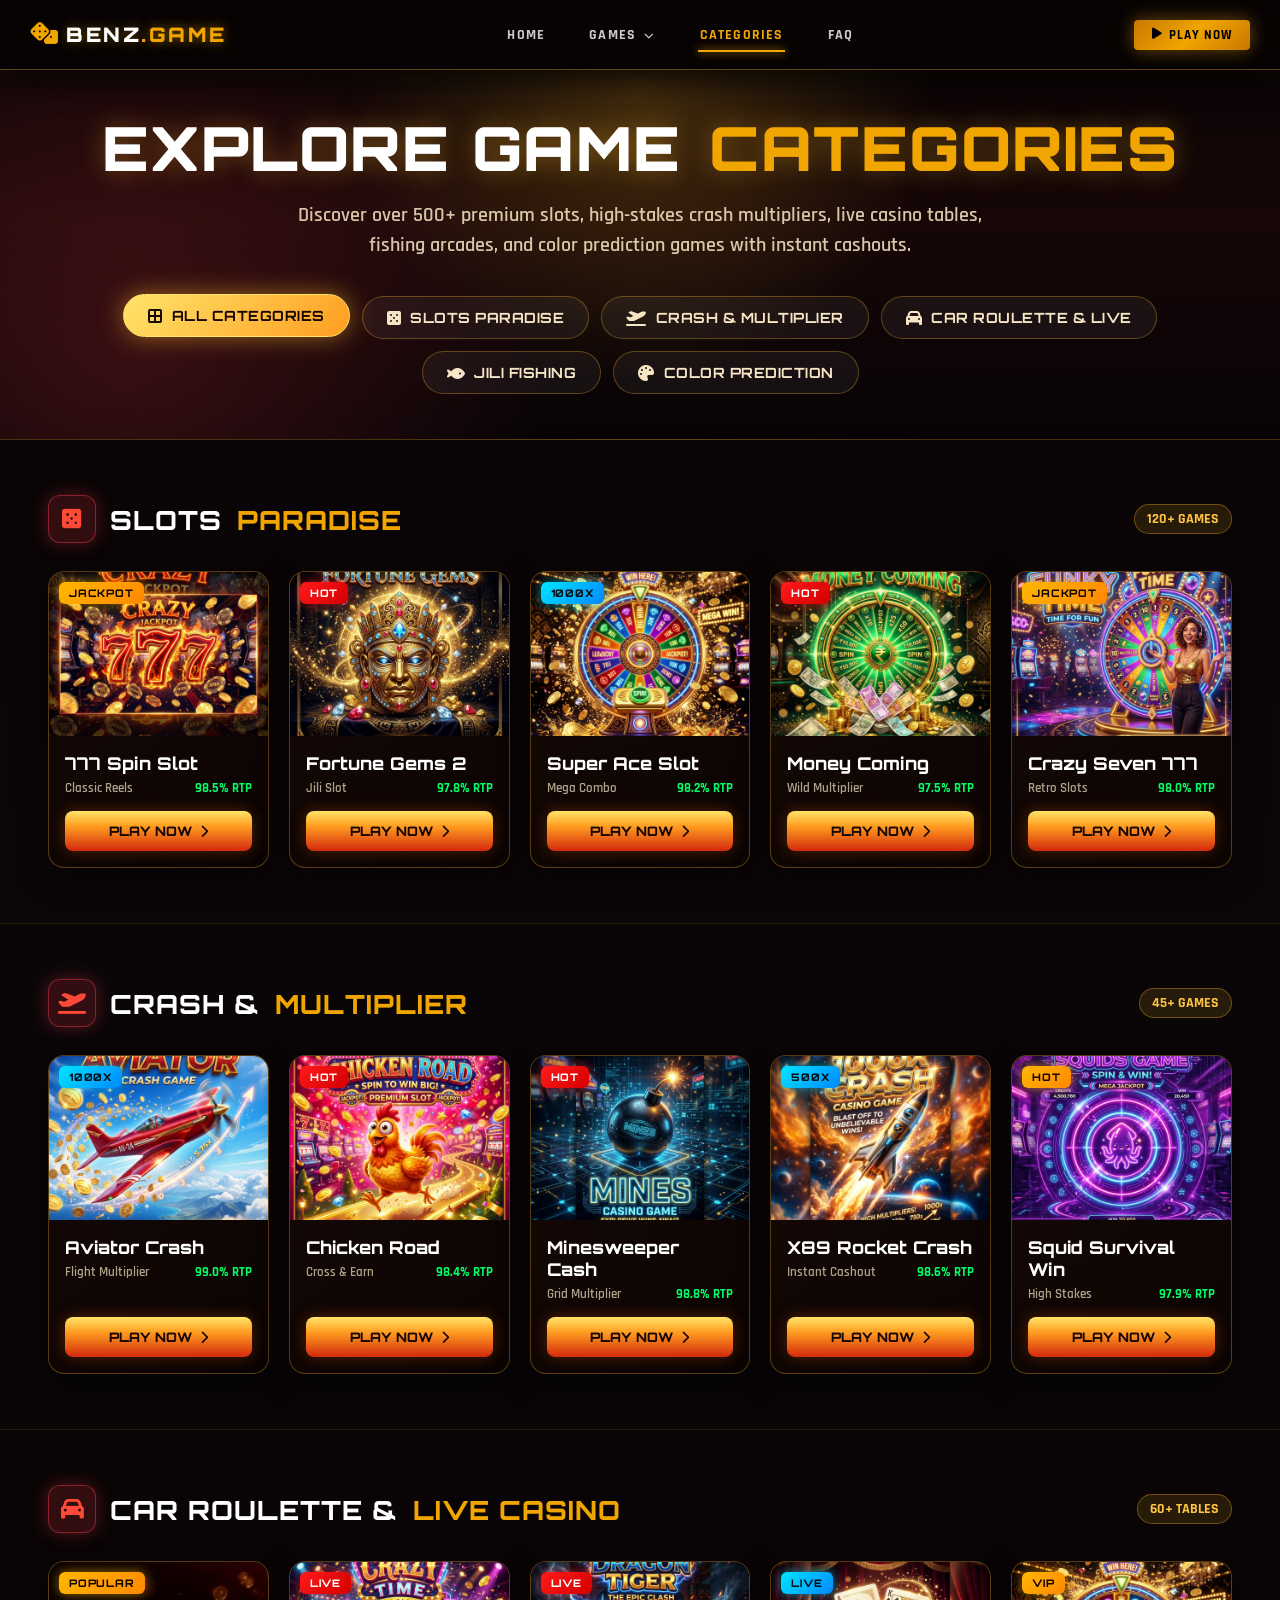
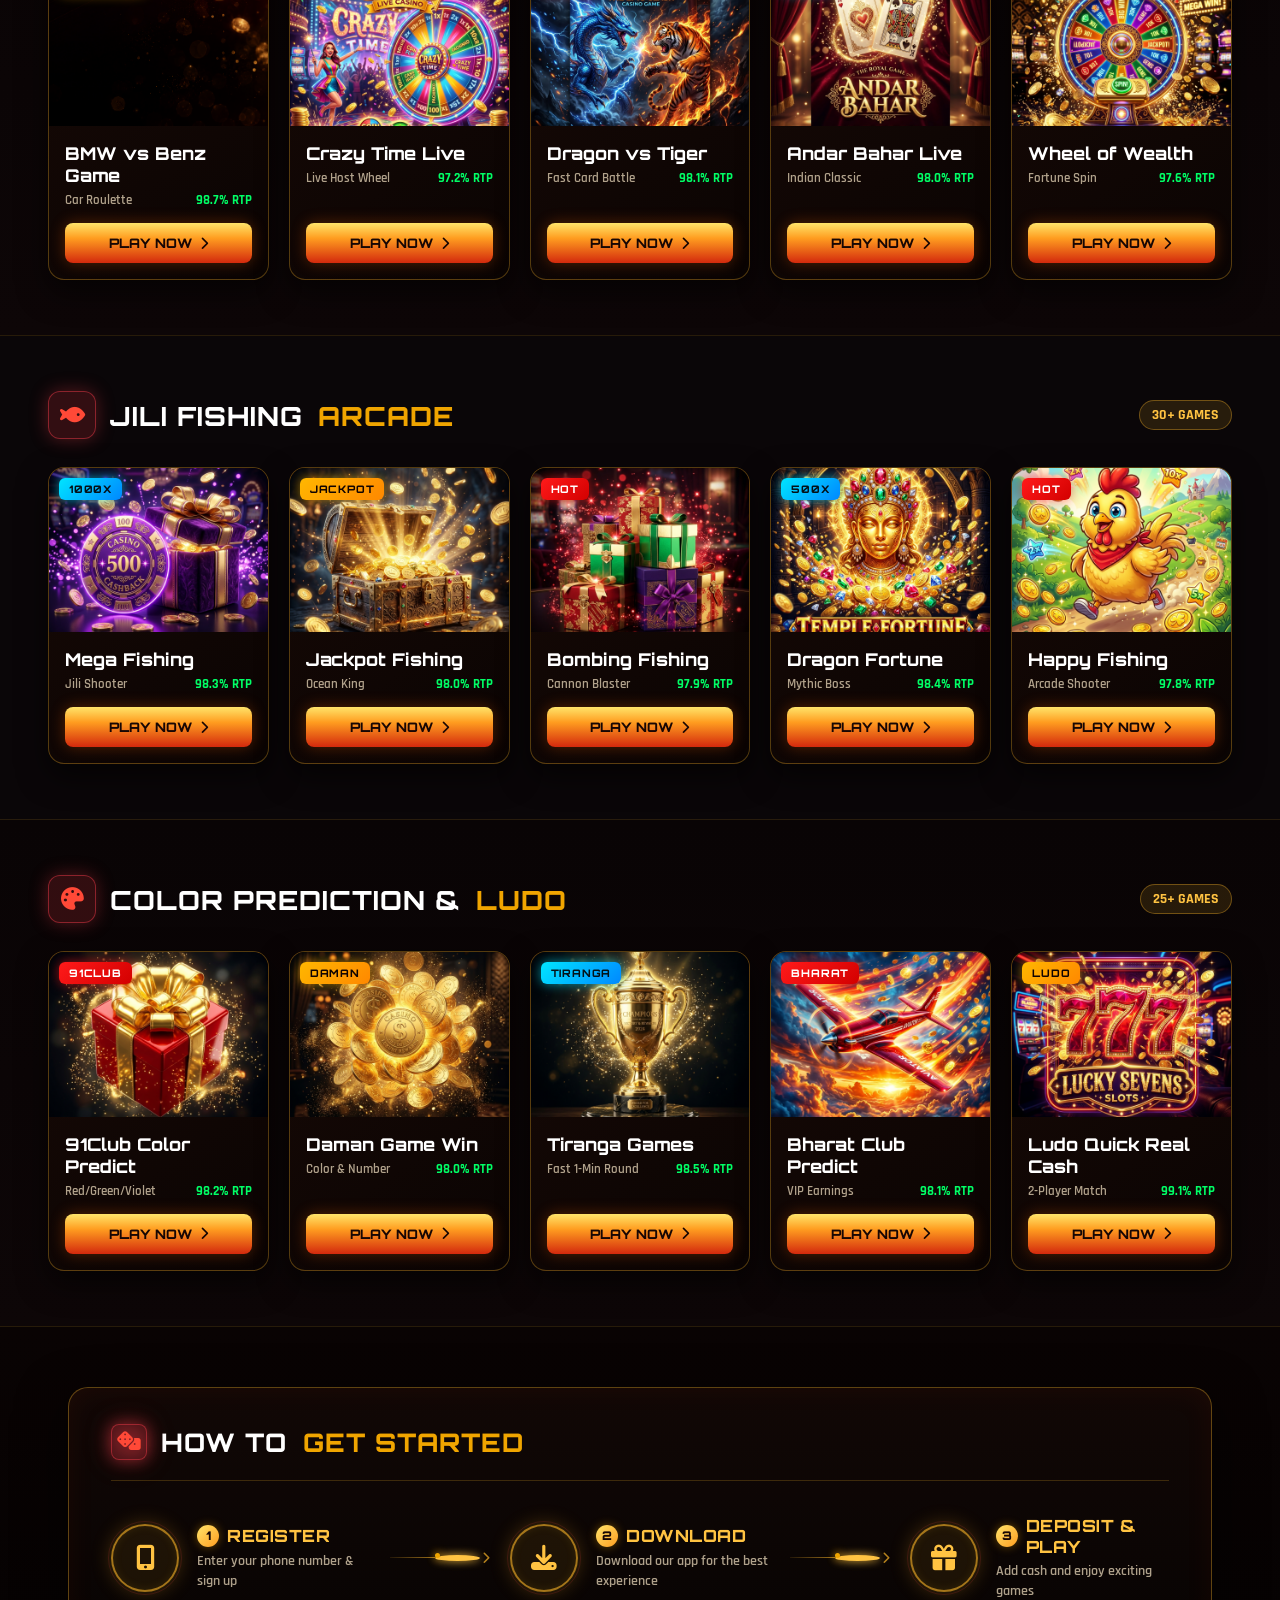
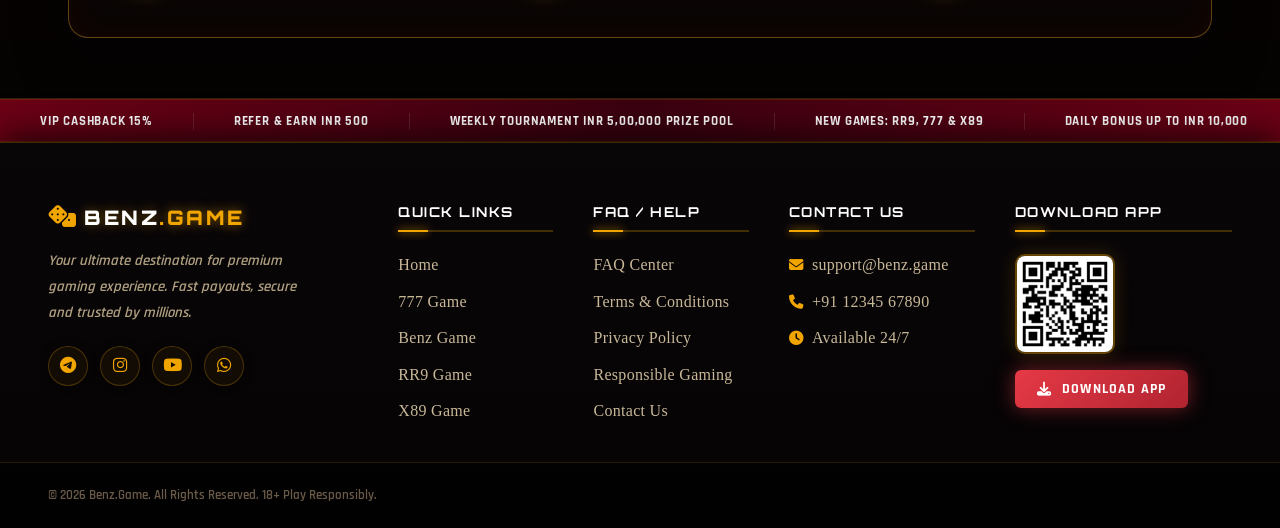
==== category.html @ 068cfc7d "Standardize footer design across all pages (index, category, 777, Benz, x89) to match RR9.html 5-col" ====
<!DOCTYPE html>
<html lang="en">

<head>
  <meta charset="UTF-8" />
  <meta name="viewport" content="width=device-width, initial-scale=1.0" />
  <title>Game Categories - Benz.Game | Slots, Crash, Live Casino &amp; Color Prediction</title>
  <link rel="stylesheet" href="style.css" />
  <link
    href="https://fonts.googleapis.com/css2?family=Rajdhani:wght@400;500;600;700;800&family=Orbitron:wght@400;700;900&display=swap"
    rel="stylesheet" />
  <link rel="stylesheet" href="https://cdnjs.cloudflare.com/ajax/libs/font-awesome/6.5.0/css/all.min.css" />
  <style>
    /* ===== HEADER & NAVBAR FIX FOR CATEGORY PAGE ===== */
    .navbar {
      position: fixed;
      top: 0;
      left: 0;
      right: 0;
      height: 70px;
      z-index: 1000;
      background: rgba(8, 4, 4, 0.98) !important;
      border-bottom: 1.5px solid rgba(255, 184, 41, 0.35) !important;
      box-shadow: 0 10px 30px rgba(0, 0, 0, 0.9), 0 0 20px rgba(255, 184, 41, 0.12);
      backdrop-filter: blur(14px);
      -webkit-backdrop-filter: blur(14px);
    }

    .nav-container {
      max-width: 1600px;
      margin: 0 auto;
      width: 100%;
      height: 100%;
      padding: 0 30px;
      display: flex;
      align-items: center;
      justify-content: space-between;
      gap: 20px;
    }

    /* GAMES DROPDOWN MENU */
    .nav-item-dropdown {
      position: relative;
      display: inline-flex;
      align-items: center;
    }

    .dropdown-menu {
      display: none;
      position: absolute;
      top: 100%;
      left: 0;
      min-width: 220px;
      background: rgba(12, 5, 5, 0.96);
      border: 1.5px solid rgba(255, 195, 66, 0.45);
      border-radius: 12px;
      padding: 10px 0;
      box-shadow: 0 14px 40px rgba(0, 0, 0, 0.85), 0 0 20px rgba(255, 184, 41, 0.15);
      z-index: 1000;
      backdrop-filter: blur(12px);
      -webkit-backdrop-filter: blur(12px);
    }

    .nav-item-dropdown:hover .dropdown-menu,
    .nav-item-dropdown:focus-within .dropdown-menu {
      display: flex;
      flex-direction: column;
      animation: fadeInDown 0.25s cubic-bezier(0.16, 1, 0.3, 1);
    }

    @keyframes fadeInDown {
      from {
        opacity: 0;
        transform: translateY(-8px);
      }
      to {
        opacity: 1;
        transform: translateY(0);
      }
    }

    .dropdown-menu a {
      display: flex;
      align-items: center;
      gap: 12px;
      padding: 12px 20px;
      color: #f7e6c6;
      text-decoration: none;
      font-family: 'Rajdhani', sans-serif;
      font-weight: 700;
      font-size: 0.98rem;
      letter-spacing: 0.5px;
      transition: background 0.2s, color 0.2s, padding-left 0.2s;
    }

    .dropdown-menu a:hover {
      background: rgba(255, 195, 66, 0.16);
      color: #ffc342;
      padding-left: 24px;
    }

    .dropdown-menu a i {
      color: #ffc342;
      font-size: 1.1rem;
      width: 20px;
      text-align: center;
    }

    /* Mobile Submenu */
    .mobile-dropdown {
      display: flex;
      flex-direction: column;
      padding-left: 16px;
      gap: 6px;
      margin-top: 4px;
      margin-bottom: 8px;
    }

    .mobile-dropdown a {
      font-size: 0.9rem !important;
      color: rgba(255, 215, 0, 0.85) !important;
      padding: 4px 10px !important;
    }

    /* ===== CATEGORY PAGE EXCLUSIVE STYLING ===== */
    .category-hero {
      position: relative;
      margin-top: 0;
      padding: 110px 0 45px;
      background:
        radial-gradient(circle at 50% 20%, rgba(255, 184, 41, 0.22), transparent 40%),
        radial-gradient(circle at 10% 80%, rgba(230, 57, 70, 0.2), transparent 35%),
        linear-gradient(180deg, #070305 0%, #170707 50%, #070305 100%);
      text-align: center;
      border-bottom: 1px solid rgba(255, 184, 41, 0.25);
    }

    .category-hero-title {
      font-family: 'Orbitron', sans-serif;
      font-size: clamp(2rem, 5vw, 3.8rem);
      font-weight: 900;
      color: #fff;
      margin: 0 0 14px;
      letter-spacing: 1.5px;
      text-transform: uppercase;
      text-shadow: 0 0 25px rgba(255, 184, 41, 0.35);
    }

    .category-hero-subtitle {
      font-family: 'Rajdhani', sans-serif;
      font-size: clamp(0.95rem, 2vw, 1.25rem);
      font-weight: 600;
      color: rgba(247, 230, 198, 0.85);
      max-width: 720px;
      margin: 0 auto 36px;
      line-height: 1.5;
    }

    /* Category Filter Tabs */
    .filter-tabs-wrap {
      display: flex;
      align-items: center;
      justify-content: center;
      gap: 12px;
      flex-wrap: wrap;
      max-width: 1200px;
      margin: 0 auto;
      padding: 0 20px;
    }

    .tab-btn {
      padding: 12px 24px;
      border-radius: 999px;
      background: rgba(255, 255, 255, 0.05);
      border: 1.5px solid rgba(255, 184, 41, 0.3);
      color: #f7e6c6;
      font-family: 'Orbitron', sans-serif;
      font-weight: 700;
      font-size: 0.88rem;
      letter-spacing: 0.5px;
      cursor: pointer;
      display: inline-flex;
      align-items: center;
      gap: 9px;
      transition: all 0.3s cubic-bezier(0.16, 1, 0.3, 1);
    }

    .tab-btn:hover,
    .tab-btn.active {
      background: linear-gradient(135deg, #ffe46a, #ff9d20);
      border-color: #ffe46a;
      color: #170604;
      box-shadow: 0 0 25px rgba(255, 184, 41, 0.5);
      transform: translateY(-2px);
    }

    .tab-btn i {
      font-size: 1rem;
    }

    /* Category Grid Sections */
    .category-block {
      padding: 55px 0;
      border-bottom: 1px solid rgba(255, 184, 41, 0.12);
    }

    .category-block:nth-child(even) {
      background: linear-gradient(180deg, #090405 0%, #0d0607 100%);
    }

    .category-block-head {
      display: flex;
      align-items: center;
      justify-content: space-between;
      margin-bottom: 28px;
      flex-wrap: wrap;
      gap: 16px;
    }

    .cat-title-group {
      display: flex;
      align-items: center;
      gap: 14px;
    }

    .cat-icon-badge {
      width: 48px;
      height: 48px;
      border-radius: 12px;
      background: rgba(230, 57, 70, 0.18);
      border: 1.5px solid rgba(230, 57, 70, 0.5);
      display: flex;
      align-items: center;
      justify-content: center;
      color: #ff4937;
      font-size: 1.4rem;
      box-shadow: 0 0 18px rgba(230, 57, 70, 0.35);
    }

    .cat-title {
      font-family: 'Orbitron', sans-serif;
      font-size: 1.65rem;
      font-weight: 800;
      color: #fff;
      margin: 0;
      letter-spacing: 1px;
    }

    .cat-count-badge {
      padding: 5px 12px;
      border-radius: 999px;
      background: rgba(255, 184, 41, 0.12);
      border: 1px solid rgba(255, 184, 41, 0.35);
      color: #ffc342;
      font-family: 'Rajdhani', sans-serif;
      font-weight: 800;
      font-size: 0.85rem;
    }

    .cat-games-grid {
      display: grid;
      grid-template-columns: repeat(5, 1fr);
      gap: 20px;
    }

    .cat-game-card {
      position: relative;
      border-radius: 16px;
      overflow: hidden;
      background: linear-gradient(145deg, rgba(25, 10, 6, 0.94) 0%, rgba(10, 4, 3, 0.98) 100%);
      border: 1.5px solid rgba(255, 184, 41, 0.3);
      box-shadow: 0 12px 30px rgba(0, 0, 0, 0.6);
      transition: transform 0.35s cubic-bezier(0.16, 1, 0.3, 1), border-color 0.35s, box-shadow 0.35s;
      display: flex;
      flex-direction: column;
    }

    .cat-game-card:hover {
      transform: translateY(-8px) scale(1.02);
      border-color: #ffc342;
      box-shadow: 0 18px 40px rgba(255, 184, 41, 0.35);
    }

    .cat-thumb-wrap {
      position: relative;
      width: 100%;
      aspect-ratio: 4 / 3;
      overflow: hidden;
      background: #000;
    }

    .cat-thumb-wrap img {
      width: 100%;
      height: 100%;
      object-fit: cover;
      transition: transform 0.4s ease;
    }

    .cat-game-card:hover .cat-thumb-wrap img {
      transform: scale(1.08);
    }

    .cat-tag {
      position: absolute;
      top: 10px;
      left: 10px;
      z-index: 3;
      padding: 4px 10px;
      border-radius: 6px;
      font-family: 'Orbitron', sans-serif;
      font-weight: 800;
      font-size: 0.65rem;
      letter-spacing: 0.8px;
      text-transform: uppercase;
    }

    .tag-hot {
      background: linear-gradient(135deg, #ff1a1a, #d30000);
      color: #fff;
      box-shadow: 0 0 12px rgba(255, 26, 26, 0.6);
    }

    .tag-jackpot {
      background: linear-gradient(135deg, #ffb700, #ff8800);
      color: #110402;
      box-shadow: 0 0 12px rgba(255, 184, 0, 0.6);
    }

    .tag-multiplier {
      background: linear-gradient(135deg, #00e5ff, #0088ff);
      color: #041117;
      box-shadow: 0 0 12px rgba(0, 229, 255, 0.6);
    }

    .cat-card-body {
      padding: 16px;
      display: flex;
      flex-direction: column;
      flex: 1;
    }

    .cat-game-name {
      font-family: 'Orbitron', sans-serif;
      font-size: 1.1rem;
      font-weight: 800;
      color: #fff;
      margin: 0 0 6px;
    }

    .cat-game-meta {
      display: flex;
      align-items: center;
      justify-content: space-between;
      font-family: 'Rajdhani', sans-serif;
      font-size: 0.82rem;
      color: rgba(247, 230, 198, 0.7);
      margin-bottom: 14px;
    }

    .cat-rtp {
      color: #00ff66;
      font-weight: 700;
    }

    .cat-play-btn {
      margin-top: auto;
      width: 100%;
      height: 40px;
      border-radius: 8px;
      background: linear-gradient(180deg, #ffe46a 0%, #ff9d20 38%, #d3290d 100%);
      color: #170604;
      font-family: 'Orbitron', sans-serif;
      font-weight: 800;
      font-size: 0.82rem;
      border: none;
      display: inline-flex;
      align-items: center;
      justify-content: center;
      gap: 8px;
      text-decoration: none;
      text-transform: uppercase;
      box-shadow: 0 0 15px rgba(255, 100, 0, 0.3);
      transition: transform 0.2s, box-shadow 0.2s;
    }

    .cat-play-btn:hover {
      transform: scale(1.03);
      box-shadow: 0 0 25px rgba(255, 140, 0, 0.55);
      color: #170604;
    }

    @media (max-width: 1200px) {
      .cat-games-grid {
        grid-template-columns: repeat(3, 1fr);
      }
    }

    @media (max-width: 768px) {
      .cat-games-grid {
        grid-template-columns: repeat(2, 1fr);
        gap: 14px;
      }
      .tab-btn {
        padding: 9px 16px;
        font-size: 0.78rem;
      }
    }

    @media (max-width: 480px) {
      .cat-games-grid {
        grid-template-columns: repeat(2, 1fr);
        gap: 10px;
      }
      .cat-card-body {
        padding: 12px;
      }
      .cat-game-name {
        font-size: 0.92rem;
      }
    }
  </style>
</head>

<body>

  <!-- ===== NAVBAR ===== -->
  <header class="navbar">
    <div class="nav-container">
      <a href="index.html" class="logo" aria-label="Benz.Game Home">
        <span class="logo-icon"><i class="fas fa-dice"></i></span>
        <span class="logo-text">BENZ<span class="logo-accent">.GAME</span></span>
      </a>
      <nav class="nav-links">
        <a href="index.html" class="nav-link">HOME</a>

        <!-- GAMES DROPDOWN -->
        <div class="nav-item-dropdown">
          <a href="index.html#games" class="nav-link has-dropdown">GAMES <i class="fas fa-chevron-down"></i></a>
          <div class="dropdown-menu">
            <a href="games/777.html"><i class="fas fa-dice-five"></i> 777 Game</a>
            <a href="games/BENZGAME.html"><i class="fas fa-crown"></i> Benz Game</a>
            <a href="games/RR9.html"><i class="fas fa-fire"></i> RR9 Game</a>
            <a href="games/x89.html"><i class="fas fa-bolt"></i> X89 Game</a>
          </div>
        </div>

        <a href="category.html" class="nav-link active">CATEGORIES</a>
        <a href="index.html#faq" class="nav-link">FAQ</a>
      </nav>
      <div class="nav-actions">
        <button class="btn-download-nav"><i class="fas fa-play"></i> PLAY NOW</button>
      </div>
      <button class="hamburger" id="hamburger" aria-label="Menu" aria-expanded="false">
        <span></span><span></span><span></span>
      </button>
    </div>
    <div class="mobile-menu" id="mobileMenu">
      <a href="index.html">HOME</a>
      <a href="index.html#games">ALL GAMES</a>
      <div class="mobile-dropdown">
        <a href="games/777.html">🎰 777 Game</a>
        <a href="games/BENZGAME.html">👑 Benz Game</a>
        <a href="games/RR9.html">🔥 RR9 Game</a>
        <a href="games/x89.html">⚡ X89 Game</a>
      </div>
      <a href="category.html">CATEGORIES</a>
      <a href="index.html#faq">FAQ</a>
      <div class="mobile-actions">
        <button class="btn-download-nav"><i class="fas fa-play"></i> PLAY NOW</button>
      </div>
    </div>
  </header>

  <main>
    <!-- ===== CATEGORY HERO BANNER ===== -->
    <section class="category-hero">
      <div class="section-container">
        <h1 class="category-hero-title">EXPLORE GAME <span class="accent">CATEGORIES</span></h1>
        <p class="category-hero-subtitle">Discover over 500+ premium slots, high-stakes crash multipliers, live casino tables, fishing arcades, and color prediction games with instant cashouts.</p>
        
        <!-- Filter Tabs -->
        <div class="filter-tabs-wrap">
          <button class="tab-btn active" onclick="filterCat('all')"><i class="fas fa-border-all"></i> ALL CATEGORIES</button>
          <button class="tab-btn" onclick="filterCat('slots')"><i class="fas fa-dice-five"></i> SLOTS PARADISE</button>
          <button class="tab-btn" onclick="filterCat('crash')"><i class="fas fa-plane-departure"></i> CRASH &amp; MULTIPLIER</button>
          <button class="tab-btn" onclick="filterCat('live')"><i class="fas fa-car"></i> CAR ROULETTE &amp; LIVE</button>
          <button class="tab-btn" onclick="filterCat('fishing')"><i class="fas fa-fish"></i> JILI FISHING</button>
          <button class="tab-btn" onclick="filterCat('prediction')"><i class="fas fa-palette"></i> COLOR PREDICTION</button>
        </div>
      </div>
    </section>

    <!-- ===== CATEGORY 1: SLOTS PARADISE ===== -->
    <section class="category-block cat-sec" id="cat-slots">
      <div class="section-container">
        <div class="category-block-head">
          <div class="cat-title-group">
            <span class="cat-icon-badge"><i class="fas fa-dice-five"></i></span>
            <h2 class="cat-title">SLOTS <span class="accent">PARADISE</span></h2>
          </div>
          <span class="cat-count-badge">120+ GAMES</span>
        </div>

        <div class="cat-games-grid">
          <!-- Game 1 -->
          <div class="cat-game-card">
            <div class="cat-thumb-wrap">
              <span class="cat-tag tag-jackpot">JACKPOT</span>
              <img src="assect/crazy_777.png" alt="777 Spin Slot" />
            </div>
            <div class="cat-card-body">
              <h3 class="cat-game-name">777 Spin Slot</h3>
              <div class="cat-game-meta">
                <span>Classic Reels</span>
                <span class="cat-rtp">98.5% RTP</span>
              </div>
              <a href="games/777.html" class="cat-play-btn">Play Now <i class="fas fa-chevron-right"></i></a>
            </div>
          </div>

          <!-- Game 2 -->
          <div class="cat-game-card">
            <div class="cat-thumb-wrap">
              <span class="cat-tag tag-hot">HOT</span>
              <img src="assect/fortune_gems.png" alt="Fortune Gems 2" />
            </div>
            <div class="cat-card-body">
              <h3 class="cat-game-name">Fortune Gems 2</h3>
              <div class="cat-game-meta">
                <span>Jili Slot</span>
                <span class="cat-rtp">97.8% RTP</span>
              </div>
              <a href="games/RR9.html" class="cat-play-btn">Play Now <i class="fas fa-chevron-right"></i></a>
            </div>
          </div>

          <!-- Game 3 -->
          <div class="cat-game-card">
            <div class="cat-thumb-wrap">
              <span class="cat-tag tag-multiplier">1000x</span>
              <img src="assect/top_lucky_wheel.png" alt="Super Ace Slot" />
            </div>
            <div class="cat-card-body">
              <h3 class="cat-game-name">Super Ace Slot</h3>
              <div class="cat-game-meta">
                <span>Mega Combo</span>
                <span class="cat-rtp">98.2% RTP</span>
              </div>
              <a href="games/BENZGAME.html" class="cat-play-btn">Play Now <i class="fas fa-chevron-right"></i></a>
            </div>
          </div>

          <!-- Game 4 -->
          <div class="cat-game-card">
            <div class="cat-thumb-wrap">
              <span class="cat-tag tag-hot">HOT</span>
              <img src="assect/money_coming.png" alt="Money Coming" />
            </div>
            <div class="cat-card-body">
              <h3 class="cat-game-name">Money Coming</h3>
              <div class="cat-game-meta">
                <span>Wild Multiplier</span>
                <span class="cat-rtp">97.5% RTP</span>
              </div>
              <a href="games/x89.html" class="cat-play-btn">Play Now <i class="fas fa-chevron-right"></i></a>
            </div>
          </div>

          <!-- Game 5 -->
          <div class="cat-game-card">
            <div class="cat-thumb-wrap">
              <span class="cat-tag tag-jackpot">JACKPOT</span>
              <img src="assect/funky_time.png" alt="Crazy Seven 777" />
            </div>
            <div class="cat-card-body">
              <h3 class="cat-game-name">Crazy Seven 777</h3>
              <div class="cat-game-meta">
                <span>Retro Slots</span>
                <span class="cat-rtp">98.0% RTP</span>
              </div>
              <a href="games/777.html" class="cat-play-btn">Play Now <i class="fas fa-chevron-right"></i></a>
            </div>
          </div>
        </div>
      </div>
    </section>

    <!-- ===== CATEGORY 2: CRASH & MULTIPLIER ===== -->
    <section class="category-block cat-sec" id="cat-crash">
      <div class="section-container">
        <div class="category-block-head">
          <div class="cat-title-group">
            <span class="cat-icon-badge"><i class="fas fa-plane-departure"></i></span>
            <h2 class="cat-title">CRASH &amp; <span class="accent">MULTIPLIER</span></h2>
          </div>
          <span class="cat-count-badge">45+ GAMES</span>
        </div>

        <div class="cat-games-grid">
          <!-- Game 1 -->
          <div class="cat-game-card">
            <div class="cat-thumb-wrap">
              <span class="cat-tag tag-multiplier">1000x</span>
              <img src="assect/aviator.png" alt="Aviator Crash" />
            </div>
            <div class="cat-card-body">
              <h3 class="cat-game-name">Aviator Crash</h3>
              <div class="cat-game-meta">
                <span>Flight Multiplier</span>
                <span class="cat-rtp">99.0% RTP</span>
              </div>
              <a href="games/x89.html" class="cat-play-btn">Play Now <i class="fas fa-chevron-right"></i></a>
            </div>
          </div>

          <!-- Game 2 -->
          <div class="cat-game-card">
            <div class="cat-thumb-wrap">
              <span class="cat-tag tag-hot">HOT</span>
              <img src="assect/chicken_road.png" alt="Chicken Road" />
            </div>
            <div class="cat-card-body">
              <h3 class="cat-game-name">Chicken Road</h3>
              <div class="cat-game-meta">
                <span>Cross &amp; Earn</span>
                <span class="cat-rtp">98.4% RTP</span>
              </div>
              <a href="games/RR9.html" class="cat-play-btn">Play Now <i class="fas fa-chevron-right"></i></a>
            </div>
          </div>

          <!-- Game 3 -->
          <div class="cat-game-card">
            <div class="cat-thumb-wrap">
              <span class="cat-tag tag-hot">HOT</span>
              <img src="assect/rr9_mines.png" alt="Minesweeper Cash" />
            </div>
            <div class="cat-card-body">
              <h3 class="cat-game-name">Minesweeper Cash</h3>
              <div class="cat-game-meta">
                <span>Grid Multiplier</span>
                <span class="cat-rtp">98.8% RTP</span>
              </div>
              <a href="games/BENZGAME.html" class="cat-play-btn">Play Now <i class="fas fa-chevron-right"></i></a>
            </div>
          </div>

          <!-- Game 4 -->
          <div class="cat-game-card">
            <div class="cat-thumb-wrap">
              <span class="cat-tag tag-multiplier">500x</span>
              <img src="assect/rr9_crash.png" alt="X89 Rocket Crash" />
            </div>
            <div class="cat-card-body">
              <h3 class="cat-game-name">X89 Rocket Crash</h3>
              <div class="cat-game-meta">
                <span>Instant Cashout</span>
                <span class="cat-rtp">98.6% RTP</span>
              </div>
              <a href="games/x89.html" class="cat-play-btn">Play Now <i class="fas fa-chevron-right"></i></a>
            </div>
          </div>

          <!-- Game 5 -->
          <div class="cat-game-card">
            <div class="cat-thumb-wrap">
              <span class="cat-tag tag-jackpot">HOT</span>
              <img src="assect/squidss_game.png" alt="Squid Survival Win" />
            </div>
            <div class="cat-card-body">
              <h3 class="cat-game-name">Squid Survival Win</h3>
              <div class="cat-game-meta">
                <span>High Stakes</span>
                <span class="cat-rtp">97.9% RTP</span>
              </div>
              <a href="games/777.html" class="cat-play-btn">Play Now <i class="fas fa-chevron-right"></i></a>
            </div>
          </div>
        </div>
      </div>
    </section>

    <!-- ===== CATEGORY 3: CAR ROULETTE & LIVE CASINO ===== -->
    <section class="category-block cat-sec" id="cat-live">
      <div class="section-container">
        <div class="category-block-head">
          <div class="cat-title-group">
            <span class="cat-icon-badge"><i class="fas fa-car"></i></span>
            <h2 class="cat-title">CAR ROULETTE &amp; <span class="accent">LIVE CASINO</span></h2>
          </div>
          <span class="cat-count-badge">60+ TABLES</span>
        </div>

        <div class="cat-games-grid">
          <!-- Game 1 -->
          <div class="cat-game-card">
            <div class="cat-thumb-wrap">
              <span class="cat-tag tag-jackpot">POPULAR</span>
              <img src="assect/JOIN OUR.png" alt="BMW vs Benz Game" />
            </div>
            <div class="cat-card-body">
              <h3 class="cat-game-name">BMW vs Benz Game</h3>
              <div class="cat-game-meta">
                <span>Car Roulette</span>
                <span class="cat-rtp">98.7% RTP</span>
              </div>
              <a href="games/BENZGAME.html" class="cat-play-btn">Play Now <i class="fas fa-chevron-right"></i></a>
            </div>
          </div>

          <!-- Game 2 -->
          <div class="cat-game-card">
            <div class="cat-thumb-wrap">
              <span class="cat-tag tag-hot">LIVE</span>
              <img src="assect/crazy_time.png" alt="Crazy Time Live" />
            </div>
            <div class="cat-card-body">
              <h3 class="cat-game-name">Crazy Time Live</h3>
              <div class="cat-game-meta">
                <span>Live Host Wheel</span>
                <span class="cat-rtp">97.2% RTP</span>
              </div>
              <a href="games/RR9.html" class="cat-play-btn">Play Now <i class="fas fa-chevron-right"></i></a>
            </div>
          </div>

          <!-- Game 3 -->
          <div class="cat-game-card">
            <div class="cat-thumb-wrap">
              <span class="cat-tag tag-hot">LIVE</span>
              <img src="assect/rr9_dragon_tiger.png" alt="Dragon vs Tiger" />
            </div>
            <div class="cat-card-body">
              <h3 class="cat-game-name">Dragon vs Tiger</h3>
              <div class="cat-game-meta">
                <span>Fast Card Battle</span>
                <span class="cat-rtp">98.1% RTP</span>
              </div>
              <a href="games/777.html" class="cat-play-btn">Play Now <i class="fas fa-chevron-right"></i></a>
            </div>
          </div>

          <!-- Game 4 -->
          <div class="cat-game-card">
            <div class="cat-thumb-wrap">
              <span class="cat-tag tag-multiplier">LIVE</span>
              <img src="assect/rr9_andar_bahar.png" alt="Andar Bahar Live" />
            </div>
            <div class="cat-card-body">
              <h3 class="cat-game-name">Andar Bahar Live</h3>
              <div class="cat-game-meta">
                <span>Indian Classic</span>
                <span class="cat-rtp">98.0% RTP</span>
              </div>
              <a href="games/x89.html" class="cat-play-btn">Play Now <i class="fas fa-chevron-right"></i></a>
            </div>
          </div>

          <!-- Game 5 -->
          <div class="cat-game-card">
            <div class="cat-thumb-wrap">
              <span class="cat-tag tag-jackpot">VIP</span>
              <img src="assect/top_lucky_wheel.png" alt="Wheel of Wealth" />
            </div>
            <div class="cat-card-body">
              <h3 class="cat-game-name">Wheel of Wealth</h3>
              <div class="cat-game-meta">
                <span>Fortune Spin</span>
                <span class="cat-rtp">97.6% RTP</span>
              </div>
              <a href="games/BENZGAME.html" class="cat-play-btn">Play Now <i class="fas fa-chevron-right"></i></a>
            </div>
          </div>
        </div>
      </div>
    </section>

    <!-- ===== CATEGORY 4: JILI FISHING ARCADE ===== -->
    <section class="category-block cat-sec" id="cat-fishing">
      <div class="section-container">
        <div class="category-block-head">
          <div class="cat-title-group">
            <span class="cat-icon-badge"><i class="fas fa-fish"></i></span>
            <h2 class="cat-title">JILI FISHING <span class="accent">ARCADE</span></h2>
          </div>
          <span class="cat-count-badge">30+ GAMES</span>
        </div>

        <div class="cat-games-grid">
          <!-- Game 1 -->
          <div class="cat-game-card">
            <div class="cat-thumb-wrap">
              <span class="cat-tag tag-multiplier">1000x</span>
              <img src="assect/promo_deposit.png" alt="Mega Fishing" />
            </div>
            <div class="cat-card-body">
              <h3 class="cat-game-name">Mega Fishing</h3>
              <div class="cat-game-meta">
                <span>Jili Shooter</span>
                <span class="cat-rtp">98.3% RTP</span>
              </div>
              <a href="games/777.html" class="cat-play-btn">Play Now <i class="fas fa-chevron-right"></i></a>
            </div>
          </div>

          <!-- Game 2 -->
          <div class="cat-game-card">
            <div class="cat-thumb-wrap">
              <span class="cat-tag tag-jackpot">JACKPOT</span>
              <img src="assect/promo_reload.png" alt="Jackpot Fishing" />
            </div>
            <div class="cat-card-body">
              <h3 class="cat-game-name">Jackpot Fishing</h3>
              <div class="cat-game-meta">
                <span>Ocean King</span>
                <span class="cat-rtp">98.0% RTP</span>
              </div>
              <a href="games/RR9.html" class="cat-play-btn">Play Now <i class="fas fa-chevron-right"></i></a>
            </div>
          </div>

          <!-- Game 3 -->
          <div class="cat-game-card">
            <div class="cat-thumb-wrap">
              <span class="cat-tag tag-hot">HOT</span>
              <img src="assect/promo_welcome.png" alt="Bombing Fishing" />
            </div>
            <div class="cat-card-body">
              <h3 class="cat-game-name">Bombing Fishing</h3>
              <div class="cat-game-meta">
                <span>Cannon Blaster</span>
                <span class="cat-rtp">97.9% RTP</span>
              </div>
              <a href="games/BENZGAME.html" class="cat-play-btn">Play Now <i class="fas fa-chevron-right"></i></a>
            </div>
          </div>

          <!-- Game 4 -->
          <div class="cat-game-card">
            <div class="cat-thumb-wrap">
              <span class="cat-tag tag-multiplier">500x</span>
              <img src="assect/top_fortune_gems.png" alt="Dragon Fortune" />
            </div>
            <div class="cat-card-body">
              <h3 class="cat-game-name">Dragon Fortune</h3>
              <div class="cat-game-meta">
                <span>Mythic Boss</span>
                <span class="cat-rtp">98.4% RTP</span>
              </div>
              <a href="games/x89.html" class="cat-play-btn">Play Now <i class="fas fa-chevron-right"></i></a>
            </div>
          </div>

          <!-- Game 5 -->
          <div class="cat-game-card">
            <div class="cat-thumb-wrap">
              <span class="cat-tag tag-hot">HOT</span>
              <img src="assect/top_chicken_road.png" alt="Happy Fishing" />
            </div>
            <div class="cat-card-body">
              <h3 class="cat-game-name">Happy Fishing</h3>
              <div class="cat-game-meta">
                <span>Arcade Shooter</span>
                <span class="cat-rtp">97.8% RTP</span>
              </div>
              <a href="games/777.html" class="cat-play-btn">Play Now <i class="fas fa-chevron-right"></i></a>
            </div>
          </div>
        </div>
      </div>
    </section>

    <!-- ===== CATEGORY 5: COLOR PREDICTION ===== -->
    <section class="category-block cat-sec" id="cat-prediction">
      <div class="section-container">
        <div class="category-block-head">
          <div class="cat-title-group">
            <span class="cat-icon-badge"><i class="fas fa-palette"></i></span>
            <h2 class="cat-title">COLOR PREDICTION &amp; <span class="accent">LUDO</span></h2>
          </div>
          <span class="cat-count-badge">25+ GAMES</span>
        </div>

        <div class="cat-games-grid">
          <!-- Game 1 -->
          <div class="cat-game-card">
            <div class="cat-thumb-wrap">
              <span class="cat-tag tag-hot">91CLUB</span>
              <img src="assect/rr9_gift_box.png" alt="91Club Color Predict" />
            </div>
            <div class="cat-card-body">
              <h3 class="cat-game-name">91Club Color Predict</h3>
              <div class="cat-game-meta">
                <span>Red/Green/Violet</span>
                <span class="cat-rtp">98.2% RTP</span>
              </div>
              <a href="games/x89.html" class="cat-play-btn">Play Now <i class="fas fa-chevron-right"></i></a>
            </div>
          </div>

          <!-- Game 2 -->
          <div class="cat-game-card">
            <div class="cat-thumb-wrap">
              <span class="cat-tag tag-jackpot">DAMAN</span>
              <img src="assect/rr9_gold_coins.png" alt="Daman Game Win" />
            </div>
            <div class="cat-card-body">
              <h3 class="cat-game-name">Daman Game Win</h3>
              <div class="cat-game-meta">
                <span>Color &amp; Number</span>
                <span class="cat-rtp">98.0% RTP</span>
              </div>
              <a href="games/RR9.html" class="cat-play-btn">Play Now <i class="fas fa-chevron-right"></i></a>
            </div>
          </div>

          <!-- Game 3 -->
          <div class="cat-game-card">
            <div class="cat-thumb-wrap">
              <span class="cat-tag tag-multiplier">TIRANGA</span>
              <img src="assect/rr9_gold_trophy.png" alt="Tiranga Games" />
            </div>
            <div class="cat-card-body">
              <h3 class="cat-game-name">Tiranga Games</h3>
              <div class="cat-game-meta">
                <span>Fast 1-Min Round</span>
                <span class="cat-rtp">98.5% RTP</span>
              </div>
              <a href="games/777.html" class="cat-play-btn">Play Now <i class="fas fa-chevron-right"></i></a>
            </div>
          </div>

          <!-- Game 4 -->
          <div class="cat-game-card">
            <div class="cat-thumb-wrap">
              <span class="cat-tag tag-hot">BHARAT</span>
              <img src="assect/top_aviator.png" alt="Bharat Club Predict" />
            </div>
            <div class="cat-card-body">
              <h3 class="cat-game-name">Bharat Club Predict</h3>
              <div class="cat-game-meta">
                <span>VIP Earnings</span>
                <span class="cat-rtp">98.1% RTP</span>
              </div>
              <a href="games/BENZGAME.html" class="cat-play-btn">Play Now <i class="fas fa-chevron-right"></i></a>
            </div>
          </div>

          <!-- Game 5 -->
          <div class="cat-game-card">
            <div class="cat-thumb-wrap">
              <span class="cat-tag tag-jackpot">LUDO</span>
              <img src="assect/top_crazy_777.png" alt="Ludo Quick Real Cash" />
            </div>
            <div class="cat-card-body">
              <h3 class="cat-game-name">Ludo Quick Real Cash</h3>
              <div class="cat-game-meta">
                <span>2-Player Match</span>
                <span class="cat-rtp">99.1% RTP</span>
              </div>
              <a href="games/x89.html" class="cat-play-btn">Play Now <i class="fas fa-chevron-right"></i></a>
            </div>
          </div>
        </div>
      </div>
    </section>

    <!-- ===== HOW TO GET STARTED ===== -->
    <section class="section-howto" id="how-to-start">
      <div class="section-container">
        <div class="howto-card">
          <div class="howto-header">
            <span class="logo-icon red-accent"><i class="fas fa-dice"></i></span>
            <h2 class="section-title">HOW TO <span class="accent">GET STARTED</span></h2>
          </div>
          <div class="steps-flow">
            <!-- Step 1 -->
            <div class="step-item">
              <div class="step-icon-wrap">
                <i class="fas fa-mobile-screen-button"></i>
              </div>
              <div class="step-info">
                <div class="step-heading-row">
                  <span class="step-badge">1</span>
                  <h3 class="step-name">REGISTER</h3>
                </div>
                <p class="step-text">Enter your phone number &amp; sign up</p>
              </div>
            </div>

            <!-- Connector 1 -->
            <div class="step-connector">
              <span class="line-dot"></span>
              <i class="fas fa-chevron-right connector-arrow"></i>
            </div>

            <!-- Step 2 -->
            <div class="step-item">
              <div class="step-icon-wrap">
                <i class="fas fa-download"></i>
              </div>
              <div class="step-info">
                <div class="step-heading-row">
                  <span class="step-badge">2</span>
                  <h3 class="step-name">DOWNLOAD</h3>
                </div>
                <p class="step-text">Download our app for the best experience</p>
              </div>
            </div>

            <!-- Connector 2 -->
            <div class="step-connector">
              <span class="line-dot"></span>
              <i class="fas fa-chevron-right connector-arrow"></i>
            </div>

            <!-- Step 3 -->
            <div class="step-item">
              <div class="step-icon-wrap">
                <i class="fas fa-gift"></i>
              </div>
              <div class="step-info">
                <div class="step-heading-row">
                  <span class="step-badge">3</span>
                  <h3 class="step-name">DEPOSIT &amp; PLAY</h3>
                </div>
                <p class="step-text">Add cash and enjoy exciting games</p>
              </div>
            </div>
          </div>
        </div>
      </div>
    </section>
  </main>

  <!-- ===== PROMO TICKER ===== -->
  <div class="promo-strip">
    <div class="promo-ticker">
      <div class="ticker-track">
        <span>VIP CASHBACK 15%</span>
        <span>REFER &amp; EARN INR 500</span>
        <span>WEEKLY TOURNAMENT INR 5,00,000 PRIZE POOL</span>
        <span>NEW GAMES: RR9, 777 &amp; X89</span>
        <span>DAILY BONUS UP TO INR 10,000</span>
        <span>FREE SPINS EVERY FRIDAY</span>
        <span>VIP CASHBACK 15%</span>
        <span>REFER &amp; EARN INR 500</span>
        <span>WEEKLY TOURNAMENT INR 5,00,000 PRIZE POOL</span>
        <span>NEW GAMES: RR9, 777 &amp; X89</span>
        <span>DAILY BONUS UP TO INR 10,000</span>
        <span>FREE SPINS EVERY FRIDAY</span>
      </div>
    </div>
  </div>

  <!-- ===== FOOTER ===== -->
  <footer class="footer">
    <div class="footer-top">
      <div class="footer-container">
        <div class="footer-col footer-brand">
          <div class="footer-logo">
            <span class="logo-icon"><i class="fas fa-dice"></i></span>
            <span class="logo-text">BENZ<span class="logo-accent">.GAME</span></span>
          </div>
          <p class="footer-brand-desc">Your ultimate destination for premium gaming experience. Fast payouts, secure and trusted by millions.</p>
          <div class="footer-socials">
            <a href="#" class="social-btn" aria-label="Telegram"><i class="fab fa-telegram-plane"></i></a>
            <a href="#" class="social-btn" aria-label="Instagram"><i class="fab fa-instagram"></i></a>
            <a href="#" class="social-btn" aria-label="YouTube"><i class="fab fa-youtube"></i></a>
            <a href="#" class="social-btn" aria-label="WhatsApp"><i class="fab fa-whatsapp"></i></a>
          </div>
        </div>

        <div class="footer-col">
          <h4 class="footer-col-title">QUICK LINKS</h4>
          <ul class="footer-links">
            <li><a href="index.html">Home</a></li>
            <li><a href="games/777.html">777 Game</a></li>
            <li><a href="games/BENZGAME.html">Benz Game</a></li>
            <li><a href="games/RR9.html">RR9 Game</a></li>
            <li><a href="games/x89.html">X89 Game</a></li>
          </ul>
        </div>

        <div class="footer-col">
          <h4 class="footer-col-title">FAQ / HELP</h4>
          <ul class="footer-links">
            <li><a href="index.html#faq">FAQ Center</a></li>
            <li><a href="#">Terms &amp; Conditions</a></li>
            <li><a href="#">Privacy Policy</a></li>
            <li><a href="#">Responsible Gaming</a></li>
            <li><a href="#">Contact Us</a></li>
          </ul>
        </div>

        <div class="footer-col">
          <h4 class="footer-col-title">CONTACT US</h4>
          <ul class="footer-links footer-contact">
            <li><i class="fas fa-envelope"></i> support@benz.game</li>
            <li><i class="fas fa-phone"></i> +91 12345 67890</li>
            <li><i class="fas fa-clock"></i> Available 24/7</li>
          </ul>
        </div>

        <div class="footer-col footer-app">
          <h4 class="footer-col-title">DOWNLOAD APP</h4>
          <div class="qr-wrap">
            <img src="assect/qrcode.png" alt="Download App QR Code" class="qr-image" />
          </div>
          <button class="btn-download-app"><i class="fas fa-download"></i> DOWNLOAD APP</button>
        </div>
      </div>
    </div>

    <div class="footer-bottom">
      <div class="footer-container footer-bottom-inner">
        <span>&copy; 2026 Benz.Game. All Rights Reserved. 18+ Play Responsibly.</span>
      </div>
    </div>
  </footer>

  <script src="script.js"></script>
  <script>
    function filterCat(type) {
      const tabs = document.querySelectorAll('.tab-btn');
      tabs.forEach(t => t.classList.remove('active'));
      event.currentTarget.classList.add('active');

      const sections = document.querySelectorAll('.cat-sec');
      sections.forEach(sec => {
        if (type === 'all') {
          sec.style.display = 'block';
        } else {
          if (sec.id === 'cat-' + type) {
            sec.style.display = 'block';
          } else {
            sec.style.display = 'none';
          }
        }
      });
    }
  </script>
</body>

</html>
---- style.css ----
/* ===== RESET & BASE ===== */
*, *::before, *::after { margin: 0; padding: 0; box-sizing: border-box; }

:root {
  --gold:       #f0a500;
  --gold-light: #ffd166;
  --gold-dark:  #c47f00;
  --red:        #e63946;
  --red-dark:   #b02430;
  --bg:         #0a0608;
  --bg2:        #110d0a;
  --bg3:        #1a1208;
  --border:     rgba(240,165,0,.18);
  --text:       #f0e6c8;
  --muted:      #7a6a50;
  --glow-gold:  0 0 20px rgba(240,165,0,.45);
  --glow-red:   0 0 20px rgba(230,57,70,.5);
  --max-w:      1380px;
}

html { scroll-behavior: smooth; overflow-x: hidden; }
body { font-family: 'Rajdhani', sans-serif; font-weight: 600; background: var(--bg); color: var(--text); overflow-x: hidden; width: 100%; max-width: 100%; }
a { text-decoration: none; }
img, video { display: block; max-width: 100%; }

/* ===== SHARED SECTION WIDTH ===== */
.section-container {
  max-width: var(--max-w);
  margin: 0 auto;
  padding: 0 48px;
}

/*.section-title */
.section-title {
  font-family: 'Orbitron', sans-serif;
  font-size: 1.65rem; font-weight: 700;
  color: #fff; letter-spacing: 1.2px;
  display: flex; align-items: center; gap: 10px;
}
.section-title i { color: var(--red); font-size: 1.35rem; }
.section-title.centered { justify-content: center; margin-bottom: 40px; }
.accent { color: var(--gold); margin-left: 6px; }

.section-header {
  display: flex; align-items: center;
  justify-content: space-between;
  margin-bottom: 24px;
}

.view-all-btn {
  font-family: 'Orbitron', sans-serif;
  font-size: .7rem; color: var(--gold);
  letter-spacing: 1px;
  border: 1px solid var(--border);
  padding: 6px 14px; border-radius: 4px;
  transition: background .2s, color .2s;
}
.view-all-btn:hover { background: rgba(240,165,0,.1); }

/* ===== NAVBAR ===== */
.navbar {
  position: fixed; top: 0; left: 0; right: 0; z-index: 1000;
  height: 70px;
  background: rgba(8, 4, 4, 0.98) !important;
  border-bottom: 1.5px solid rgba(255, 184, 41, 0.35) !important;
  box-shadow: 0 10px 30px rgba(0, 0, 0, 0.9), 0 0 20px rgba(255, 184, 41, 0.12);
  backdrop-filter: blur(14px);
  -webkit-backdrop-filter: blur(14px);
}
.nav-container {
  max-width: 1600px;
  margin: 0 auto;
  width: 100%;
  height: 100%;
  padding: 0 30px;
  display: flex; align-items: center; justify-content: space-between; gap: 20px;
}
.logo { display: flex; align-items: center; gap: 8px; flex-shrink: 0; }
.logo-icon { color: var(--gold); font-size: 1.4rem; }
.logo-text {
  font-family: 'Orbitron', sans-serif; font-size: 1.25rem;
  font-weight: 900; color: #fff; letter-spacing: 2.5px;
  text-shadow: 0 0 12px rgba(240, 165, 0, 0.4);
}
.logo-accent { color: var(--gold); text-shadow: 0 0 12px rgba(240, 165, 0, 0.6); }
.nav-links { display: flex; align-items: center; justify-content: center; gap: 20px; flex: 1; }
.nav-link {
  color: #ccc; font-family: 'Rajdhani',sans-serif;
  font-size: .85rem; font-weight: 700; letter-spacing: 1.2px;
  padding: 8px 12px; border-radius: 4px;
  position: relative;
  transition: color .3s ease; white-space: nowrap;
}
.nav-link::after {
  content: '';
  position: absolute;
  bottom: 0;
  left: 50%;
  width: 0;
  height: 2px;
  background: var(--gold);
  box-shadow: 0 0 8px var(--gold);
  transition: width 0.3s ease, left 0.3s ease;
}
.nav-link:hover { color: #fff; }
.nav-link.active { color: var(--gold); }
.nav-link:hover::after, .nav-link.active::after {
  width: 80%;
  left: 10%;
}
.nav-link .fa-chevron-down {
  font-size: .6rem; margin-left: 4px;
  transition: transform 0.3s ease;
}
.nav-link:hover .fa-chevron-down {
  transform: translateY(2px);
}
.nav-actions { display: flex; gap: 12px; flex-shrink: 0; }
.btn-login {
  background: transparent; border: 1px solid rgba(240,165,0,.6);
  color: var(--gold); padding: 8px 20px; border-radius: 4px;
  font-family: 'Rajdhani',sans-serif; font-weight: 700;
  font-size: .85rem; letter-spacing: 1.2px; cursor: pointer;
  transition: all .3s ease;
  box-shadow: 0 0 10px rgba(240, 165, 0, 0.15);
}
.btn-login:hover {
  background: rgba(240,165,0,.18);
  box-shadow: 0 0 15px rgba(240,165,0,.4);
  transform: translateY(-1px);
  color: #fff;
  border-color: var(--gold);
}
.btn-register-nav {
  background: linear-gradient(135deg,var(--red),var(--red-dark));
  border: none; color: #fff; padding: 8px 20px; border-radius: 4px;
  font-family: 'Rajdhani',sans-serif; font-weight: 700;
  font-size: .85rem; letter-spacing: 1.2px; cursor: pointer;
  box-shadow: var(--glow-red); transition: all .3s ease;
}
.btn-register-nav:hover {
  opacity: 1;
  transform: translateY(-1px);
  box-shadow: 0 0 20px rgba(230,57,70,.8);
}

/* ===== DOWNLOAD NOW NAV BUTTON ===== */
.btn-download-nav {
  background: linear-gradient(135deg, #c87800 0%, #f0a500 50%, #c87800 100%);
  border: none; color: #000; padding: 7px 18px; border-radius: 4px;
  font-family: 'Rajdhani', sans-serif; font-weight: 700;
  font-size: .8rem; letter-spacing: 1px; cursor: pointer;
  box-shadow: 0 0 18px rgba(240,165,0,.45);
  transition: all .3s ease;
  display: inline-flex; align-items: center; gap: 6px;
  white-space: nowrap;
}
.btn-download-nav:hover {
  opacity: .9;
  transform: translateY(-1px);
  box-shadow: 0 0 28px rgba(240,165,0,.75);
}
.hamburger { display: none; flex-direction: column; gap: 5px; background: none; border: none; cursor: pointer; padding: 4px; }
.hamburger span { display: block; width: 22px; height: 2px; background: var(--gold); border-radius: 2px; transition: .3s; }
.mobile-menu {
  display: none; flex-direction: column; gap: 2px;
  padding: 12px 24px 16px;
  background: rgba(8,5,4,.99);
  border-top: 1px solid var(--border);
}
.mobile-menu a {
  color: #ccc; padding: 10px 0; font-size: .95rem;
  font-family: 'Rajdhani',sans-serif; font-weight: 700; letter-spacing: 1px;
  border-bottom: 1px solid rgba(255,255,255,.04);
  transition: color .2s ease, padding-left .2s ease;
}
.mobile-menu a:hover { color: var(--gold); padding-left: 6px; }
.mobile-actions { display: flex; gap: 8px; margin-top: 10px; }
.mobile-actions .btn-login, .mobile-actions .btn-register-nav { flex: 1; }
.mobile-menu.open { display: flex; }

/* ===== HERO ===== */
.hero {
  min-height: 540px;
  margin-top: 70px;
  padding-top: 25px;
  padding-bottom: 30px;
  background:
    radial-gradient(ellipse 65% 90% at 80% 50%, rgba(110,55,0,.3) 0%, transparent 55%),
    radial-gradient(ellipse 45% 60% at 10% 55%, rgba(100,0,35,.22) 0%, transparent 50%),
    linear-gradient(170deg,#060408 0%,#0d0908 50%,#0a0507 100%);
  position: relative; overflow: hidden; display: flex; flex-direction: column; align-items: center;
}
.particles { position: absolute; inset: 0; pointer-events: none; z-index: 0; }
.particle {
  position: absolute; border-radius: 50%; opacity: 0;
  animation: floatUp var(--dur,6s) ease-in infinite;
  animation-delay: var(--delay,0s);
}
@keyframes floatUp {
  0%  { opacity:0; transform:translateY(0) scale(1); }
  10% { opacity:.5; }
  80% { opacity:.15; }
  100%{ opacity:0; transform:translateY(-120vh) scale(.4); }
}
.glow-orb { position:absolute; border-radius:50%; pointer-events:none; filter:blur(80px); }
.orb-1 { width:500px;height:500px;background:rgba(240,165,0,.13);top:-80px;right:8%; }
.orb-2 { width:380px;height:380px;background:rgba(160,0,60,.1);bottom:-60px;left:4%; }

.hero-container {
  width: 100%;
  max-width: var(--max-w);
  margin: 0 auto;
  display: flex; align-items: center;
  /* same left padding as navbar so content aligns perfectly */
  padding: 0 0 0 0;
}

/* LEFT */
.hero-content {
  position: relative; z-index: 3;
  flex: 0 0 auto;
  width: 42%;
  min-width: 340px;
  max-width: 560px;
  /* left side mein proper padding — video ke baaye, edge se thodi door */
  padding: 0 20px 0 48px;
  margin-left: 0;
  margin-right: 0;
  display: flex; flex-direction: column; justify-content: center; align-self: center;
}

/* ===== HERO TIMER — Bold sticker-style banner ===== */
.hero-timer {
  margin-bottom: 20px;
  width: fit-content;
}
.timer-inner {
  display: inline-flex; align-items: center; gap: 14px;
  background: linear-gradient(135deg, rgba(20,10,0,.95), rgba(40,20,0,.95), rgba(20,10,0,.95));
  border: 2px solid var(--gold);
  border-radius: 8px;
  padding: 14px 28px;
  box-shadow: 
    0 0 30px rgba(240,165,0,.4),
    0 4px 16px rgba(0,0,0,.6),
    inset 0 1px 0 rgba(255,255,255,.08),
    inset 0 0 24px rgba(240,165,0,.08);
  position: relative; overflow: hidden;
  animation: timerBounce 1.2s ease-in-out infinite;
}
/* Pulse animation — sticker "breathing" */
@keyframes timerBounce {
  0%, 100% { transform: scale(1); box-shadow: 0 0 30px rgba(240,165,0,.4), 0 4px 16px rgba(0,0,0,.6); }
  50%      { transform: scale(1.03); box-shadow: 0 0 50px rgba(240,165,0,.65), 0 6px 20px rgba(0,0,0,.7); }
}

/* Rotating glow ring */
.timer-inner::before {
  content: '';
  position: absolute; inset: -3px; border-radius: 8px;
  background: conic-gradient(
    transparent 0deg,
    rgba(240,165,0,.6) 90deg,
    transparent 180deg,
    rgba(240,165,0,.6) 270deg,
    transparent 360deg
  );
  animation: timerRotate 3s linear infinite;
  z-index: -1;
}
@keyframes timerRotate { from { transform: rotate(0deg); } to { transform: rotate(360deg); } }

/* Corner sparkles */
.timer-inner::after {
  content: '✨';
  position: absolute; top: -8px; right: -8px;
  font-size: 1.2rem; opacity: 0;
  animation: sparkle 2s ease-in-out infinite;
}
@keyframes sparkle {
  0%, 100% { opacity: 0; transform: scale(.5) rotate(0deg); }
  50%      { opacity: 1; transform: scale(1.2) rotate(180deg); }
}

.timer-icon {
  font-size: 1.5rem;
  filter: drop-shadow(0 0 8px rgba(240,165,0,.7));
  animation: timerBell 1s ease-in-out infinite;
}
@keyframes timerBell {
  0%, 100% { transform: rotate(-15deg); }
  50%      { transform: rotate(15deg); }
}

.timer-label {
  font-family: 'Orbitron', sans-serif;
  font-size: .8rem; font-weight: 700;
  color: #ddb070; letter-spacing: 1.8px; text-transform: uppercase;
  text-shadow: 0 2px 6px rgba(0,0,0,.6);
}

.timer-display {
  font-family: 'Orbitron', sans-serif;
  font-size: 2rem; font-weight: 900; color: #fff;
  letter-spacing: 3px; min-width: 80px; text-align: center;
  background: linear-gradient(180deg, #fff, #ffd166, #fff);
  -webkit-background-clip: text; -webkit-text-fill-color: transparent;
  background-clip: text;
  filter: drop-shadow(0 0 18px rgba(240,165,0,.9)) drop-shadow(0 0 32px rgba(240,165,0,.4));
  transition: filter .15s;
}
.timer-display.flash {
  background: linear-gradient(180deg, #ff4444, #ff0000, #ff4444);
  -webkit-background-clip: text; -webkit-text-fill-color: transparent;
  filter: drop-shadow(0 0 20px rgba(230,57,70,1)) drop-shadow(0 0 40px rgba(230,57,70,.6));
  animation: flashPulse .3s ease-in-out infinite;
}
@keyframes flashPulse {
  0%, 100% { opacity: 1; }
  50%      { opacity: .7; }
}

.timer-tag {
  font-family: 'Orbitron', sans-serif; font-size: .75rem; font-weight: 700;
  color: #000; letter-spacing: 2px;
  background: linear-gradient(135deg, var(--gold), var(--gold-light), var(--gold));
  padding: 5px 12px; border-radius: 5px;
  border: 1px solid rgba(255,255,255,.3);
  box-shadow: 0 2px 10px rgba(240,165,0,.5), inset 0 1px 0 rgba(255,255,255,.4);
  text-shadow: 0 1px 2px rgba(0,0,0,.3);
}

/* ===== LIVE BADGE ===== */
.live-badge {
  display: inline-flex; align-items: center; gap: 8px;
  background: rgba(30,18,0,.9); border: 1px solid rgba(240,165,0,.42);
  padding: 6px 14px; border-radius: 4px;
  font-family: 'Georgia', serif;
  font-size: .8rem; font-weight: 600;
  color: var(--gold-light); margin-bottom: 22px; letter-spacing: .5px; width: fit-content;
}
.pulse-dot {
  width: 8px; height: 8px; border-radius: 50%; background: #2ecc40; flex-shrink: 0;
  animation: pulse 1.5s ease-out infinite;
}
@keyframes pulse {
  0%  { box-shadow: 0 0 0 0 rgba(46,204,64,.5); }
  70% { box-shadow: 0 0 0 8px rgba(46,204,64,0); }
  100%{ box-shadow: 0 0 0 0 rgba(46,204,64,0); }
}

.hero-title {
  font-family: 'Georgia', 'Times New Roman', Times, serif;
  font-size: clamp(2.4rem, 3.6vw, 3.8rem);
  font-weight: 700;
  line-height: 1.15;
  color: #fff;
  margin-bottom: 14px;
  letter-spacing: -.5px;
  text-shadow: 0 3px 28px rgba(0,0,0,.85);
}
.hero-title-line { display: block; color: #fff; }

.hero-highlight {
  display: block;
  font-family: 'Georgia', 'Times New Roman', Times, serif;
  font-size: clamp(2.6rem, 4vw, 4.4rem);
  font-weight: 700;
  background: linear-gradient(90deg, #c87800, #ffd166, #f0a500, #ffd166, #c87800);
  -webkit-background-clip: text; -webkit-text-fill-color: transparent;
  background-clip: text;
  animation: shimmer 3s linear infinite; background-size: 250%;
  letter-spacing: -1px;
  text-shadow: none;
}
@keyframes shimmer { 0%{ background-position: 0% } 100%{ background-position: 250% } }

.hero-subtitle {
  font-family: 'Georgia', 'Times New Roman', serif;
  font-size: .95rem; color: #9a8a6a; line-height: 1.7;
  margin-bottom: 28px; font-style: italic; max-width: 400px;
}

.trust-badges { display: flex; gap: 10px; margin-bottom: 30px; flex-wrap: wrap; }
.trust-item {
  display: flex; align-items: center; gap: 8px;
  background: rgba(255,255,255,.04); border: 1px solid rgba(240,165,0,.2);
  padding: 9px 14px; border-radius: 6px; transition: border-color .2s, background .2s;
}
.trust-item:hover { border-color: var(--gold); background: rgba(240,165,0,.07); }
.trust-item i { font-size: 1rem; color: var(--gold); }
.trust-item span {
  font-family: 'Georgia', serif;
  font-size: .72rem; font-weight: 600; line-height: 1.3; color: #bbb;
}

.hero-cta { display: flex; flex-direction: column; gap: 10px; align-items: flex-start; }
.btn-cta-primary {
  display: inline-flex; align-items: center; gap: 10px;
  background: linear-gradient(135deg, #d42b38 0%, #8f0e18 100%);
  color: #fff; border: none; padding: 14px 42px; border-radius: 6px;
  font-family: 'Georgia', 'Times New Roman', serif;
  font-size: 1.05rem; font-weight: 700; letter-spacing: 1.5px; cursor: pointer;
  box-shadow: 0 4px 28px rgba(200,30,50,.6);
  transition: transform .2s, box-shadow .2s;
  animation: ctaPulse 2.5s ease-in-out infinite;
}
@keyframes ctaPulse {
  0%,100%{ box-shadow: 0 4px 24px rgba(200,30,50,.5); }
  50%    { box-shadow: 0 6px 44px rgba(200,30,50,.85), 0 0 0 12px rgba(200,30,50,0); }
}
.btn-cta-primary:hover { transform: translateY(-2px) scale(1.02); }
.cta-sub {
  font-family: 'Georgia', serif;
  font-size: .76rem; color: #5a4a35; font-style: italic;
}

/* RIGHT VIDEO — stretches to screen right edge, no gap */
.hero-visual {
  position: absolute;
  top: 0;
  right: 0;
  /* fill from 40% of page width to absolute right edge of viewport */
  left: 40%;
  height: 100%;
  z-index: 1;
  overflow: hidden;
}
.hero-visual::before,
.hero-visual::after { content:''; position:absolute; inset:0; z-index:4; pointer-events:none; }
.hero-visual::before {
  background:
    linear-gradient(to right,  #060408 0%, rgba(6,4,8,0) 22%),
    linear-gradient(to bottom, #060408 0%, rgba(6,4,8,0) 14%),
    linear-gradient(to top,    #060408 0%, rgba(6,4,8,0) 14%);
}
.hero-visual::after {
  background:linear-gradient(to left,#060408 0%,rgba(6,4,8,0) 12%);
}
.hero-video-wrapper { position:absolute; inset:0; overflow:hidden; z-index:2; }
.hero-video { width:100%; height:100%; object-fit:cover; object-position:center; }
.video-ring { display:none; }

/* Overlay badges */
.free-spin-badge {
  position:absolute; top:10%; right:4%; z-index:5;
  background:linear-gradient(135deg,#7a0000,#c00000,#7a0000);
  border:2px solid var(--gold); padding:9px 15px; border-radius:8px;
  display:flex; flex-direction:column; align-items:center;
  box-shadow:var(--glow-red),var(--glow-gold);
  animation:badgeFloat 3s ease-in-out infinite;
}
.badge-glow {
  position:absolute; inset:-2px; border-radius:8px;
  background:linear-gradient(135deg,var(--gold),transparent,var(--gold));
  opacity:.25; animation:rotateBorder 3s linear infinite;
}
@keyframes rotateBorder{ from{transform:rotate(0)} to{transform:rotate(360deg)} }
.badge-label { font-family:'Orbitron',sans-serif; font-size:.56rem; letter-spacing:3px; color:var(--gold-light); font-weight:700; }
.badge-main  { font-family:'Orbitron',sans-serif; font-size:1.1rem; font-weight:900; color:#fff; letter-spacing:2px; }
@keyframes badgeFloat {
  0%,100%{ transform:translateY(0) rotate(-1deg); }
  50%    { transform:translateY(-8px) rotate(1deg); }
}
.reward-card {
  position:absolute; bottom:14%; right:3%; z-index:5;
  background:rgba(10,8,18,.92); border:1px solid var(--gold);
  padding:10px 14px; border-radius:10px;
  display:flex; align-items:center; gap:9px;
  box-shadow:var(--glow-gold);
  animation:badgeFloat 4s ease-in-out infinite reverse;
}
.reward-icon { font-size:1.4rem; }
.reward-text { display:flex; flex-direction:column; }
.reward-percent { font-family:'Orbitron',sans-serif; font-size:1.2rem; font-weight:900; color:var(--gold); line-height:1; }
.reward-label { font-size:.65rem; color:#ccc; font-weight:600; }
.reward-coins { display:flex; flex-direction:column; align-items:center; }
.coin { font-size:.9rem; }
.coin-value { font-family:'Orbitron',sans-serif; font-size:.78rem; color:var(--gold-light); font-weight:700; }
.jackpot-winner {
  position:absolute; bottom:5%; left:5%; z-index:5;
  background:rgba(10,8,18,.92); border:1px solid rgba(240,165,0,.45);
  padding:8px 14px; border-radius:8px;
  display:flex; align-items:center; gap:9px;
  animation:slideInLeft 1s ease forwards,badgeFloat 5s ease-in-out 1s infinite;
}
.jackpot-winner i { font-size:1.1rem; color:var(--gold); }
.jackpot-label  { display:block; font-size:.6rem; color:var(--muted); letter-spacing:1px; text-transform:uppercase; }
.jackpot-amount { font-family:'Orbitron',sans-serif; font-size:.88rem; font-weight:700; color:var(--gold); }
@keyframes slideInLeft{ from{opacity:0;transform:translateX(-30px)} to{opacity:1;transform:translateX(0)} }

/* ===== LIVE TICKER BAR ===== */
.live-ticker-bar {
  background: linear-gradient(90deg, rgba(8,5,4,0.99) 0%, rgba(20,15,8,0.99) 50%, rgba(8,5,4,0.99) 100%);
  border-top: 1px solid rgba(240,165,0,.25);
  border-bottom: 1px solid rgba(240,165,0,.25);
  box-shadow: 0 4px 20px rgba(240,165,0,0.08), inset 0 0 15px rgba(240,165,0,0.05);
  padding: 12px 0;
  display: flex; align-items: center; gap: 0;
  overflow: hidden;
  position: relative;
}
.ticker-left {
  flex-shrink: 0; padding: 0 20px;
  color: var(--gold); font-size: 1.1rem;
  border-right: 1px solid rgba(240,165,0,.25);
  display: flex; align-items: center; gap: 8px;
  z-index: 10;
  background: rgba(8,5,4,0.99);
}
.ticker-left i {
  animation: speakerPulse 1.2s ease-in-out infinite alternate;
  text-shadow: 0 0 10px var(--gold);
}
@keyframes speakerPulse {
  0% { transform: scale(1); opacity: 0.85; }
  100% { transform: scale(1.15); opacity: 1; }
}
.ticker-badge {
  font-family: 'Orbitron', sans-serif;
  font-size: 0.6rem;
  font-weight: 700;
  background: var(--red);
  color: #fff;
  padding: 2px 6px;
  border-radius: 3px;
  letter-spacing: 0.5px;
  box-shadow: 0 0 8px rgba(230,57,70,0.6);
}
.ticker-scroll-wrap {
  flex: 1;
  overflow: hidden;
  position: relative;
}
.ticker-scroll-wrap::before,
.ticker-scroll-wrap::after {
  content: '';
  position: absolute;
  top: 0; bottom: 0;
  width: 80px;
  z-index: 2;
  pointer-events: none;
}
.ticker-scroll-wrap::before {
  left: 0;
  background: linear-gradient(to right, rgba(8,5,4,1) 0%, rgba(8,5,4,0) 100%);
}
.ticker-scroll-wrap::after {
  right: 0;
  background: linear-gradient(to left, rgba(8,5,4,1) 0%, rgba(8,5,4,0) 100%);
}
.ticker-scroll {
  display: inline-block; white-space: nowrap;
  animation: ticker 25s linear infinite;
  font-family: 'Rajdhani',sans-serif; font-size: .92rem;
  color: #e0d5c1; letter-spacing: .8px;
  font-weight: 600;
}
.ticker-scroll span {
  display: inline-flex; align-items: center; gap: 8px; margin: 0 45px;
}
.ticker-scroll span strong {
  color: var(--gold);
  text-shadow: 0 0 8px rgba(240,165,0,0.4);
  font-weight: 700;
}
@keyframes ticker { from{transform:translateX(0)} to{transform:translateX(-50%)} }

/* ===== STATS BAR ===== */
.stats-bar {
  background: linear-gradient(180deg, #090608 0%, #060405 100%);
  border-bottom: 1px solid rgba(240, 165, 0, 0.15);
  position: relative;
  padding: 24px 0;
}
.stats-container {
  max-width: var(--max-w);
  margin: 0 auto;
  padding: 0 48px;
  display: grid;
  grid-template-columns: repeat(4, 1fr);
  gap: 20px;
}
.stat-item {
  background: linear-gradient(135deg, rgba(255, 255, 255, 0.03) 0%, rgba(255, 255, 255, 0.01) 100%);
  border: 1px solid rgba(240, 165, 0, 0.15);
  border-radius: 12px;
  padding: 18px 24px;
  display: flex;
  align-items: center;
  gap: 16px;
  justify-content: center;
  transition: all 0.3s cubic-bezier(0.25, 0.8, 0.25, 1);
  box-shadow: 0 4px 15px rgba(0, 0, 0, 0.3);
  position: relative;
  overflow: hidden;
  cursor: default;
}
.stat-item::before {
  content: '';
  position: absolute;
  inset: 0;
  background: radial-gradient(circle at 50% 50%, rgba(240, 165, 0, 0.08) 0%, transparent 70%);
  opacity: 0;
  transition: opacity 0.3s ease;
}
.stat-item:hover {
  transform: translateY(-4px);
  border-color: var(--gold);
  box-shadow: 0 8px 25px rgba(0, 0, 0, 0.5), 0 0 15px rgba(240, 165, 0, 0.25);
  background: linear-gradient(135deg, rgba(255, 255, 255, 0.06) 0%, rgba(255, 255, 255, 0.02) 100%);
}
.stat-item:hover::before {
  opacity: 1;
}
.stat-icon-wrap {
  width: 52px; height: 52px; border-radius: 12px; flex-shrink: 0;
  background: linear-gradient(135deg, rgba(240, 165, 0, 0.15), rgba(240, 165, 0, 0.05));
  border: 1px solid rgba(240, 165, 0, 0.3);
  display: flex; align-items: center; justify-content: center;
  box-shadow: 0 0 15px rgba(240, 165, 0, 0.1);
  transition: all 0.3s ease;
  z-index: 2;
}
.stat-item:hover .stat-icon-wrap {
  box-shadow: 0 0 25px rgba(240, 165, 0, 0.4);
  border-color: var(--gold);
  background: linear-gradient(135deg, rgba(240, 165, 0, 0.3), rgba(240, 165, 0, 0.1));
  transform: scale(1.05) rotate(5deg);
}
.stat-icon { font-size: 1.45rem; color: var(--gold); filter: drop-shadow(0 0 5px rgba(240, 165, 0, 0.5)); }
.stat-info { display: flex; flex-direction: column; gap: 4px; z-index: 2; }
.stat-number {
  font-family: 'Orbitron', sans-serif; font-size: 1.35rem; font-weight: 700;
  color: #fff; line-height: 1.1; text-shadow: 0 0 15px rgba(255, 255, 255, 0.1), 0 0 8px rgba(240, 165, 0, 0.5);
  letter-spacing: 0.5px;
}
.stat-label {
  font-family: 'Rajdhani', sans-serif; font-size: 0.78rem;
  color: #aaa; letter-spacing: 1px; text-transform: uppercase;
  font-weight: 600;
  transition: color 0.3s ease;
}
.stat-item:hover .stat-label {
  color: var(--gold-light);
}
.stat-divider { display: none; }

/* ===== RECENT WINNERS ===== */
.section-winners {
  padding: 80px 0;
  background: linear-gradient(180deg, #0c0908 0%, #0a0708 100%);
  border-bottom: 1px solid rgba(240,165,0,.12);
}
.section-winners .section-container {
  max-width: 1600px;
}
.winners-live {
  display: inline-flex; align-items: center; gap: 7px;
  font-family: 'Rajdhani', sans-serif; font-size: .75rem;
  font-weight: 700; color: #2ecc40; letter-spacing: 1px;
}
.winners-grid {
  display: grid;
  grid-template-columns: repeat(5, 1fr);
  gap: 20px;
  margin-top: 4px;
}
.winner-card {
  background: linear-gradient(135deg, rgba(20,14,4,.95), rgba(12,8,2,.98));
  border: 1px solid rgba(240,165,0,.18);
  border-radius: 14px;
  padding: 28px 20px;
  display: flex; flex-direction: column; align-items: center;
  gap: 14px; text-align: center;
  transition: transform .3s, border-color .3s, box-shadow .3s;
  position: relative; overflow: hidden;
  min-width: 0;
}
.winner-card::before {
  content: ''; position: absolute; top: 0; left: 0; right: 0; height: 2px;
  background: linear-gradient(90deg, transparent, rgba(240,165,0,.7), transparent);
  opacity: 0; transition: opacity .3s;
}
.winner-card:hover { transform: translateY(-5px); border-color: rgba(240,165,0,.5); box-shadow: 0 12px 32px rgba(0,0,0,.6), 0 0 20px rgba(240,165,0,.15); }
.winner-card:hover::before { opacity: 1; }

.winner-avatar {
  width: 76px; height: 76px; border-radius: 50%;
  display: flex; align-items: center; justify-content: center;
  font-family: 'Orbitron', sans-serif; font-size: 1.25rem; font-weight: 900;
  color: #fff; position: relative; flex-shrink: 0;
  border: 2px solid rgba(255,255,255,.15);
  box-shadow: 0 4px 16px rgba(0,0,0,.5);
  background: #151113; /* Fallback background */
}
.winner-avatar img {
  width: 100%;
  height: 100%;
  object-fit: cover;
  border-radius: 50%;
}
.winner-rank {
  position: absolute; bottom: -4px; right: -4px;
  font-size: 1rem; line-height: 1;
}

.winner-info { display: flex; flex-direction: column; gap: 5px; width: 100%; }
.winner-name {
  font-family: 'Georgia', serif; font-size: 1.05rem;
  font-weight: 700; color: #fff; letter-spacing: .3px;
}
.winner-game {
  font-family: 'Rajdhani', sans-serif; font-size: .78rem;
  color: var(--muted); letter-spacing: .5px;
}
.winner-game i { color: var(--gold); margin-right: 4px; font-size: .68rem; }

.winner-amount {
  display: flex; flex-direction: column; align-items: center; gap: 2px;
  background: rgba(240,165,0,.06);
  border: 1px solid rgba(240,165,0,.2);
  border-radius: 8px; padding: 8px 16px; width: 100%;
}
.won-label {
  font-family: 'Rajdhani', sans-serif; font-size: .62rem;
  font-weight: 700; color: var(--muted); letter-spacing: 2px;
}
.won-value {
  font-family: 'Orbitron', sans-serif; font-size: 1.15rem;
  font-weight: 900; color: var(--gold);
  text-shadow: 0 0 12px rgba(240,165,0,.5);
}

@media (max-width: 900px) {
  .winners-grid { grid-template-columns: repeat(2, 1fr); }
}
@media (max-width: 480px) {
  .winners-grid { grid-template-columns: 1fr; }
}

/* ===== GAMES SECTION ===== */
.section-games {
  padding: 84px 0 48px;
  background: linear-gradient(180deg,#0a0608 0%,#0d0a06 100%);
}
.section-games .section-container {
  max-width: 1600px;
}
.games-grid {
  display: grid;
  grid-template-columns: repeat(4,1fr);
  gap: 14px;
}
.game-card {
  border-radius: 12px; overflow: hidden; cursor: pointer;
  position: relative;
  border: 1px solid rgba(240,165,0,.15);
  transition: transform 0.3s cubic-bezier(0.25, 0.8, 0.25, 1), border-color 0.3s, box-shadow 0.3s;
  background: #111;
  box-shadow: 0 4px 15px rgba(0,0,0,0.4);
}
.game-card:hover {
  transform: translateY(-6px);
  border-color: var(--gold);
  box-shadow: 0 12px 30px rgba(0,0,0,0.7), 0 0 20px rgba(240,165,0,0.25);
}
.game-thumb {
  width: 100%; aspect-ratio: 4/3;
  display: block;
  position: relative;
  overflow: hidden;
}
.game-img {
  width: 100%; height: 100%;
  object-fit: cover;
  transition: transform 0.5s ease;
  display: block;
}
.game-card:hover .game-img {
  transform: scale(1.1);
}
.game-overlay {
  position: absolute; inset: 0;
  background: linear-gradient(to top, rgba(0,0,0,.7) 0%, transparent 60%);
  z-index: 1;
}
.game-play-btn {
  position: absolute;
  inset: 0;
  display: flex;
  align-items: center;
  justify-content: center;
  background: rgba(0, 0, 0, 0.4);
  backdrop-filter: blur(2px);
  opacity: 0;
  transition: opacity 0.3s ease;
  z-index: 2;
}
.game-play-btn i {
  font-size: 1.8rem;
  color: var(--gold);
  background: rgba(10, 6, 4, 0.9);
  border: 2px solid var(--gold);
  width: 50px; height: 50px;
  border-radius: 50%;
  display: flex;
  align-items: center;
  justify-content: center;
  box-shadow: 0 0 20px rgba(240, 165, 0, 0.6);
  transform: scale(0.6);
  transition: transform 0.3s cubic-bezier(0.175, 0.885, 0.32, 1.275), box-shadow 0.3s ease, background 0.3s ease, color 0.3s ease;
}
.game-card:hover .game-play-btn {
  opacity: 1;
}
.game-card:hover .game-play-btn i {
  transform: scale(1);
}
.game-play-btn i:hover {
  box-shadow: 0 0 30px rgba(240, 165, 0, 0.9);
  background: var(--gold);
  color: #000;
}
.game-name {
  font-family: 'Orbitron',sans-serif; font-size: .8rem; font-weight: 700;
  color: #fff; letter-spacing: 1.5px; text-align: center;
  padding: 12px 8px 14px; line-height: 1.4;
  background: linear-gradient(180deg,#110d0f 0%,#070506 100%);
  border-top: 1px solid rgba(240,165,0,.15);
  transition: color 0.3s ease;
  z-index: 2;
  position: relative;
}
.game-card:hover .game-name {
  color: var(--gold-light);
}
.game-card.hot {
  border-color: var(--gold);
  box-shadow: 0 4px 15px rgba(240,165,0,0.15);
}

/* Theme-specific glowing border colors for each game */
.game-card:nth-child(1) { border-color: rgba(46, 204, 64, 0.22); }
.game-card:nth-child(1):hover { border-color: #2ecc40; box-shadow: 0 12px 30px rgba(0,0,0,0.7), 0 0 22px rgba(46, 204, 64, 0.45); }

.game-card:nth-child(2) { border-color: rgba(224, 64, 251, 0.22); }
.game-card:nth-child(2):hover { border-color: #e040fb; box-shadow: 0 12px 30px rgba(0,0,0,0.7), 0 0 22px rgba(224, 64, 251, 0.45); }

.game-card:nth-child(3) { border-color: rgba(240, 165, 0, 0.22); }
.game-card:nth-child(3):hover { border-color: var(--gold); box-shadow: 0 12px 30px rgba(0,0,0,0.7), 0 0 22px rgba(240, 165, 0, 0.45); }

.game-card:nth-child(4) { border-color: rgba(0, 229, 255, 0.22); }
.game-card:nth-child(4):hover { border-color: #00e5ff; box-shadow: 0 12px 30px rgba(0,0,0,0.7), 0 0 22px rgba(0, 229, 255, 0.45); }

.game-card:nth-child(5) { border-color: rgba(230, 57, 70, 0.22); }
.game-card:nth-child(5):hover { border-color: var(--red); box-shadow: 0 12px 30px rgba(0,0,0,0.7), 0 0 22px rgba(230, 57, 70, 0.45); }

.game-card:nth-child(6) { border-color: rgba(213, 0, 249, 0.22); }
.game-card:nth-child(6):hover { border-color: #d500f9; box-shadow: 0 12px 30px rgba(0,0,0,0.7), 0 0 22px rgba(213, 0, 249, 0.45); }

.game-card:nth-child(7) { border-color: rgba(255, 171, 0, 0.22); }
.game-card:nth-child(7):hover { border-color: #ffab00; box-shadow: 0 12px 30px rgba(0,0,0,0.7), 0 0 22px rgba(255, 171, 0, 0.45); }

.game-card:nth-child(8) { border-color: rgba(255, 23, 68, 0.22); }
.game-card:nth-child(8):hover { border-color: #ff1744; box-shadow: 0 12px 30px rgba(0,0,0,0.7), 0 0 22px rgba(255, 23, 68, 0.45); }
.hot-tag {
  position: absolute; top: 10px; left: 10px;
  background: linear-gradient(135deg, #e63946, #b02430);
  color: #fff;
  font-family: 'Orbitron', sans-serif; font-size: 0.6rem; font-weight: 700;
  padding: 4px 10px; border-radius: 4px; letter-spacing: 1px;
  box-shadow: 0 0 10px rgba(230, 57, 70, 0.6);
  z-index: 3;
  animation: tagPulse 1.5s ease-in-out infinite;
}
@keyframes tagPulse {
  0%, 100% { transform: scale(1); box-shadow: 0 0 10px rgba(230, 57, 70, 0.6); }
  50% { transform: scale(1.05); box-shadow: 0 0 18px rgba(230, 57, 70, 0.9); }
}

/* ===== PROMOTIONS ===== */
.section-promos {
  padding: 56px 0;
  background: linear-gradient(180deg,#0d0a06 0%,#100c07 100%);
}
.section-promos .section-container {
  max-width: 1600px;
}
.promos-grid {
  display: grid; grid-template-columns: repeat(3,1fr); gap: 24px;
}
.promo-card {
  border-radius: 14px;
  padding: 28px 160px 28px 24px;
  position: relative;
  overflow: hidden;
  display: flex;
  flex-direction: column;
  justify-content: center;
  align-items: flex-start;
  min-height: 200px;
  border: 1px solid rgba(240,165,0,.2);
  transition: all 0.3s cubic-bezier(0.25, 0.8, 0.25, 1);
  box-shadow: 0 4px 20px rgba(0,0,0,0.45);
}
.promo-card:hover {
  transform: translateY(-5px);
  box-shadow: 0 15px 35px rgba(0,0,0,0.65), 0 0 25px rgba(240,165,0,0.2);
}
.promo-welcome {
  background: linear-gradient(135deg,#1f0408 0%,#3e0a12 50%,#1f0408 100%);
  border-color: rgba(230,57,70,.25);
}
.promo-welcome:hover {
  border-color: rgba(230,57,70,.75);
  box-shadow: 0 15px 35px rgba(0,0,0,0.65), 0 0 25px rgba(230,57,70,.35);
}
.promo-deposit {
  background: linear-gradient(135deg,#0e021a 0%,#1b0532 50%,#0e021a 100%);
  border-color: rgba(224,64,251,.25);
}
.promo-deposit:hover {
  border-color: rgba(224,64,251,.75);
  box-shadow: 0 15px 35px rgba(0,0,0,0.65), 0 0 25px rgba(224,64,251,.35);
}
.promo-weekend {
  background: linear-gradient(135deg,#1c1404 0%,#35260a 50%,#1c1404 100%);
  border-color: rgba(240,165,0,.25);
}
.promo-weekend:hover {
  border-color: var(--gold);
  box-shadow: 0 15px 35px rgba(0,0,0,0.65), 0 0 25px rgba(240,165,0,.35);
}
.promo-content {
  display: flex; flex-direction: column; gap: 10px; flex: 1; z-index: 2;
}
.promo-badge-tag {
  font-family: 'Rajdhani',sans-serif; font-size: .7rem; font-weight: 700;
  color: var(--gold-light); letter-spacing: 1.5px; text-transform: uppercase;
  border: 1px solid rgba(240,165,0,.3); padding: 4px 10px; border-radius: 4px;
  width: fit-content;
  background: rgba(240,165,0,.05);
}
.promo-welcome .promo-badge-tag {
  color: #ffa4a2; border-color: rgba(230,57,70,.3); background: rgba(230,57,70,.05);
}
.promo-deposit .promo-badge-tag {
  color: #ea80fc; border-color: rgba(224,64,251,.3); background: rgba(224,64,251,.05);
}
.promo-percent {
  font-family: 'Orbitron',sans-serif; font-size: 1.05rem; color: #fff; line-height: 1.35;
}
.promo-percent strong { font-size: 2.1rem; color: #fff; text-shadow: 0 0 10px rgba(255,255,255,0.2); }
.promo-welcome .promo-percent strong { text-shadow: 0 0 15px rgba(230,57,70,0.4); }
.promo-deposit .promo-percent strong { text-shadow: 0 0 15px rgba(224,64,251,0.4); }
.promo-weekend .promo-percent strong { text-shadow: 0 0 15px rgba(240,165,0,0.4); }
.promo-sub { font-family: 'Rajdhani',sans-serif; font-size: .88rem; color: #b5a58e; font-weight: 600; }
.promo-img-wrap {
  width: 140px; height: calc(100% - 20px);
  position: absolute; right: 15px; top: 10px; bottom: 10px;
  display: flex; align-items: center; justify-content: center; z-index: 1;
  pointer-events: none;
}
.promo-img {
  max-width: 100%; max-height: 100%; object-fit: contain;
  mix-blend-mode: screen;
  transition: transform 0.5s cubic-bezier(0.16, 1, 0.3, 1);
  filter: drop-shadow(0 8px 16px rgba(0,0,0,0.6));
}
.promo-card:hover .promo-img {
  transform: scale(1.12) rotate(2deg);
}
.btn-claim {
  margin-top: 12px; width: fit-content;
  background: linear-gradient(135deg,var(--red),var(--red-dark));
  color: #fff; border: none; padding: 10px 24px; border-radius: 6px;
  font-family: 'Rajdhani',sans-serif; font-size: .85rem; font-weight: 700;
  letter-spacing: 1.2px; cursor: pointer;
  box-shadow: var(--glow-red); transition: all 0.3s ease;
}
.btn-claim:hover {
  opacity: 1; transform: translateY(-2px);
  box-shadow: 0 0 20px rgba(230, 57, 70, 0.8);
}

/* ===== VIP CLUB ===== */
.section-vip {
  padding: 64px 0;
  background: linear-gradient(180deg, #100c07 0%, #0d0a06 100%);
  border-top: 1px solid rgba(240,165,0,.15);
  border-bottom: 1px solid rgba(240,165,0,.15);
  position: relative;
}
.section-vip .section-container {
  max-width: 1600px;
}
.vip-card {
  background:
    linear-gradient(135deg, rgba(0,0,0,.62) 0%, rgba(0,0,0,.50) 100%),
    url('assect/JOIN OUR.png') center center / cover no-repeat;
  border: 1px solid rgba(240, 165, 0, 0.35);
  border-radius: 16px;
  padding: 40px 48px;
  box-shadow: 0 15px 45px rgba(0,0,0,0.65), inset 0 0 35px rgba(240,165,0,.08);
  display: flex;
  flex-direction: column;
  gap: 36px;
  position: relative;
  overflow: hidden;
}
.vip-top-row {
  display: flex;
  align-items: center;
  justify-content: space-between;
  gap: 40px;
}
.vip-left {
  flex: 1;
  max-width: 700px;
}
.vip-header {
  display: flex;
  align-items: center;
  gap: 12px;
  margin-bottom: 18px;
}
.vip-header .red-accent {
  color: var(--red);
  font-size: 1.6rem;
  filter: drop-shadow(0 0 8px rgba(230, 57, 70, 0.8));
}
.vip-header .section-title {
  margin: 0;
  font-size: 1.6rem;
}
.vip-desc {
  font-size: 1.05rem;
  color: #b5a58e;
  line-height: 1.65;
  font-weight: 500;
  margin-bottom: 24px;
}
.btn-vip-join {
  display: inline-block;
  background: linear-gradient(135deg,var(--red),var(--red-dark));
  color: #fff; border: none; padding: 12px 36px; border-radius: 6px;
  font-family: 'Rajdhani',sans-serif; font-size: 1rem; font-weight: 700;
  letter-spacing: 1.2px; cursor: pointer;
  box-shadow: var(--glow-red); transition: all 0.3s ease;
}
.btn-vip-join:hover {
  transform: translateY(-2px);
  box-shadow: 0 0 25px rgba(230, 57, 70, 0.85);
}

/* Perks Bottom Row */
.vip-perks-row {
  display: grid;
  grid-template-columns: repeat(4, 1fr);
  gap: 16px;
}
.vip-perk-card {
  background: linear-gradient(135deg, rgba(0,0,0,.65) 0%, rgba(20,14,4,.75) 100%);
  border: 1px solid rgba(240,165,0,.28);
  border-radius: 14px;
  padding: 22px 20px;
  display: flex;
  flex-direction: column;
  align-items: center;
  gap: 14px;
  text-align: center;
  transition: all .3s ease;
  box-shadow: 0 4px 20px rgba(0,0,0,.5), inset 0 1px 0 rgba(255,255,255,.05);
  backdrop-filter: blur(6px);
  position: relative;
  overflow: hidden;
}
/* Gold shimmer top line */
.vip-perk-card::before {
  content: '';
  position: absolute; top: 0; left: 0; right: 0; height: 2px;
  background: linear-gradient(90deg, transparent, rgba(240,165,0,.6), transparent);
  opacity: 0; transition: opacity .3s;
}
.vip-perk-card:hover::before { opacity: 1; }
.vip-perk-card:hover {
  border-color: rgba(240,165,0,.6);
  background: linear-gradient(135deg, rgba(30,18,0,.8) 0%, rgba(20,12,0,.85) 100%);
  transform: translateY(-4px);
  box-shadow: 0 12px 32px rgba(0,0,0,.6), 0 0 20px rgba(240,165,0,.18);
}
.perk-icon-circle {
  width: 56px; height: 56px; border-radius: 50%;
  border: 2px solid rgba(240,165,0,.5);
  background: radial-gradient(circle at 40% 35%, rgba(240,165,0,.2), rgba(240,165,0,.05));
  display: flex; align-items: center; justify-content: center;
  color: var(--gold); font-size: 1.5rem;
  flex-shrink: 0; transition: all .3s ease;
  box-shadow: 0 0 14px rgba(240,165,0,.2), inset 0 0 8px rgba(240,165,0,.08);
}
.vip-perk-card:hover .perk-icon-circle {
  background: radial-gradient(circle, var(--gold), var(--gold-dark));
  color: #000;
  border-color: var(--gold-light);
  box-shadow: 0 0 22px rgba(240,165,0,.6);
  transform: scale(1.08);
}
.perk-text {
  font-family: 'Georgia', serif;
  font-size: .88rem;
  color: #d4c8a8;
  font-weight: 400;
  line-height: 1.45;
  letter-spacing: .3px;
  text-transform: uppercase;
  transition: color .3s ease;
}
.vip-perk-card:hover .perk-text { color: var(--gold-light); }

/* VIP Badge & Coins */
.vip-right { flex-shrink: 0; }
.vip-badge-container {
  position: relative;
  width: 280px; height: 280px;
  display: flex; align-items: center; justify-content: center;
}
/* VIP section image */
.vip-img-wrap {
  display: flex; align-items: center; justify-content: center;
  position: relative;
}
.vip-section-img {
  width: 320px;
  height: auto;
  object-fit: contain;
  filter: drop-shadow(0 0 30px rgba(240,165,0,.35)) drop-shadow(0 8px 24px rgba(0,0,0,.7));
  animation: vipFloat 3.5s ease-in-out infinite;
}
@keyframes vipFloat {
  0%,100% { transform: translateY(0); }
  50%      { transform: translateY(-12px); }
}

.vip-badge-wrap {
  width: 230px; height: 230px;
  border-radius: 50%; position: relative;
  display: flex; flex-direction: column; align-items: center; justify-content: center;
  background: radial-gradient(circle at 40% 30%,rgba(240,165,0,.22),rgba(8,5,6,.95));
  border: 3px solid rgba(240,165,0,.55);
  box-shadow: 0 0 50px rgba(240,165,0,.3), inset 0 0 30px rgba(240,165,0,0.2);
  z-index: 2;
  animation: badgePulse 2.2s ease-in-out infinite alternate;
  transition: all 0.3s ease;
}
@keyframes badgePulse {
  0% { transform: scale(1); box-shadow: 0 0 40px rgba(240,165,0,0.25), inset 0 0 20px rgba(240,165,0,0.15); }
  100% { transform: scale(1.03); box-shadow: 0 0 60px rgba(240,165,0,0.5), inset 0 0 35px rgba(240,165,0,0.3); }
}
.vip-crown {
  font-size: 3.4rem;
  line-height: 1;
  margin-bottom: 6px;
  animation: crownFloat 2s ease-in-out infinite alternate;
}
@keyframes crownFloat {
  0% { transform: translateY(0) rotate(0deg); }
  100% { transform: translateY(-6px) rotate(3deg); }
}
.vip-text-big {
  font-family: 'Orbitron',sans-serif; font-size: 3.4rem; font-weight: 900;
  background: linear-gradient(135deg,var(--gold),var(--gold-light),var(--gold));
  -webkit-background-clip: text; -webkit-text-fill-color: transparent; background-clip: text;
  letter-spacing: 4px;
}
.vip-ring {
  position: absolute; border-radius: 50%;
  border: 1px solid rgba(240,165,0,.25); pointer-events: none;
  animation: ringExpand 3s ease-out infinite;
}
.vip-ring-1 { inset: -16px; animation-delay: 0s; }
.vip-ring-2 { inset: -30px; animation-delay: 1.5s; }
@keyframes ringExpand {
  0%  { opacity:.6; transform:scale(1); }
  100%{ opacity:0; transform:scale(1.12); }
}
.vip-coins-bg {
  position: absolute; inset: 0; z-index: 1; pointer-events: none;
}
.v-coin {
  position: absolute; font-size: 1.5rem; opacity: 0.85;
  animation: coinFloat 3s ease-in-out infinite alternate;
}
.coin-1 { top: 30px; left: 10px; animation-delay: 0s; }
.coin-2 { top: 70px; right: 10px; animation-delay: 0.8s; }
.coin-3 { bottom: 40px; left: 20px; animation-delay: 1.5s; }
.coin-4 { bottom: 50px; right: 15px; animation-delay: 0.4s; }
@keyframes coinFloat {
  0% { transform: translateY(0) rotate(0deg); opacity: 0.5; }
  100% { transform: translateY(-15px) rotate(15deg); opacity: 0.95; }
}

/* ===== HOW TO GET STARTED ===== */
.section-howto {
  padding: 64px 0;
  background: linear-gradient(180deg,#0d0a06 0%,#0a0608 100%);
}
.section-howto .section-container {
  max-width: 1600px;
}
.howto-card {
  background: linear-gradient(135deg, rgba(20, 14, 16, 0.98) 0%, rgba(8, 5, 6, 0.98) 100%);
  border: 1px solid rgba(240, 165, 0, 0.2);
  border-radius: 16px;
  padding: 40px 48px;
  box-shadow: 0 15px 45px rgba(0,0,0,0.65), inset 0 0 35px rgba(240, 165, 0, 0.05);
}
.howto-header {
  display: flex;
  align-items: center;
  gap: 14px;
  margin-bottom: 36px;
  border-bottom: 1px solid rgba(240, 165, 0, 0.12);
  padding-bottom: 18px;
}
.howto-header .red-accent {
  color: var(--red);
  font-size: 1.8rem;
  filter: drop-shadow(0 0 10px rgba(230, 57, 70, 0.8));
}
.howto-header .section-title {
  margin: 0;
  font-size: 1.6rem;
}
.steps-flow {
  display: flex;
  align-items: center;
  justify-content: space-around;
  gap: 20px;
}
.step-item {
  display: flex;
  align-items: center;
  gap: 20px;
  flex: 0 1 auto;
}
.step-icon-wrap {
  width: 72px; height: 72px; border-radius: 50%;
  border: 2px solid rgba(240, 165, 0, 0.45);
  background: radial-gradient(circle at 40% 30%, rgba(240, 165, 0, 0.15), rgba(0,0,0,0.5));
  display: flex; align-items: center; justify-content: center;
  position: relative; flex-shrink: 0;
  box-shadow: 0 0 20px rgba(240, 165, 0, 0.2), inset 0 0 15px rgba(240, 165, 0, 0.1);
  transition: all 0.35s cubic-bezier(0.25, 0.8, 0.25, 1);
}
.step-icon-wrap::before {
  content: '';
  position: absolute;
  inset: -5px;
  border-radius: 50%;
  border: 1px solid rgba(230, 57, 70, 0.2);
  opacity: 0.8;
}
.step-icon {
  font-size: 1.65rem;
  color: var(--gold);
  filter: drop-shadow(0 0 8px rgba(240, 165, 0, 0.65));
  transition: all 0.35s ease;
}
.step-item:hover .step-icon-wrap {
  border-color: var(--gold);
  box-shadow: 0 0 30px rgba(240, 165, 0, 0.45), inset 0 0 20px rgba(240, 165, 0, 0.2);
  transform: scale(1.08) rotate(5deg);
}
.step-item:hover .step-icon {
  transform: scale(1.08);
  color: #fff;
  filter: drop-shadow(0 0 12px var(--gold));
}
.step-info {
  display: flex; flex-direction: column; gap: 6px;
}
.step-heading-row {
  display: flex; align-items: center; gap: 10px;
}
.step-badge {
  width: 20px; height: 20px; border-radius: 50%;
  background: var(--gold); color: #000;
  font-family: 'Orbitron', sans-serif; font-size: 0.72rem; font-weight: 900;
  display: flex; align-items: center; justify-content: center;
  box-shadow: 0 0 10px rgba(240, 165, 0, 0.4);
}
.step-name {
  font-family: 'Orbitron', sans-serif; font-size: 1.05rem; font-weight: 700;
  color: var(--gold-light); letter-spacing: 1.2px; margin: 0;
}
.step-text {
  font-family: 'Rajdhani', sans-serif; font-size: 0.92rem;
  color: #c4b8a5; line-height: 1.45; font-weight: 600; margin: 0;
  max-width: 240px;
}
.step-connector {
  display: flex; align-items: center; gap: 8px;
  flex: 1; justify-content: center; position: relative;
  max-width: 140px;
}
.line-dot {
  flex: 1; height: 1px;
  background: linear-gradient(90deg, rgba(240, 165, 0, 0.5) 0%, rgba(240, 165, 0, 0.1) 100%);
  position: relative;
}
.line-dot::after {
  content: ''; position: absolute;
  width: 5px; height: 5px; border-radius: 50%;
  background: var(--gold); left: 0; top: -2px;
  box-shadow: 0 0 8px var(--gold);
}
.connector-arrow {
  color: rgba(240, 165, 0, 0.7); font-size: 0.8rem;
}

/* ===== FAQ SECTION ===== */
.section-faq {
  padding: 64px 0;
  background: linear-gradient(180deg,#0a0608 0%,#0d0a06 100%);
  border-top: 1px solid rgba(240, 165, 0, 0.12);
}
.section-faq .section-container {
  max-width: 1600px;
}
.faq-accordion-wrap {
  max-width: 1000px;
  margin: 0 auto;
  display: flex;
  flex-direction: column;
  gap: 14px;
}
.faq-item {
  background: linear-gradient(135deg, rgba(255, 255, 255, 0.02) 0%, rgba(255, 255, 255, 0.005) 100%);
  border: 1px solid rgba(240, 165, 0, 0.15);
  border-radius: 10px;
  overflow: hidden;
  transition: all 0.3s ease;
}
.faq-item:hover {
  border-color: rgba(240, 165, 0, 0.35);
  box-shadow: 0 5px 15px rgba(0,0,0,0.3);
}
.faq-question {
  padding: 20px 24px;
  display: flex;
  align-items: center;
  justify-content: space-between;
  cursor: pointer;
  font-family: 'Orbitron', sans-serif;
  font-size: 0.95rem;
  font-weight: 700;
  color: #fff;
  user-select: none;
  transition: color 0.3s ease;
  gap: 16px;
}
.faq-item.active .faq-question {
  color: var(--gold);
}
.faq-icon {
  font-size: 0.9rem;
  color: var(--gold);
  transition: transform 0.3s ease;
}
.faq-item.active .faq-icon {
  transform: rotate(45deg);
}
.faq-answer {
  max-height: 0;
  overflow: hidden;
  transition: max-height 0.4s ease;
}
.faq-answer p {
  padding: 0 24px 32px;
  margin: 0;
  font-family: 'Georgia', serif;
  font-size: 0.92rem;
  color: #9a8870;
  line-height: 1.85;
  font-style: italic;
}
.faq-answer strong {
  color: var(--gold-light);
  font-style: normal;
  font-weight: 700;
  cursor: pointer;
  transition: color 0.2s ease, text-shadow 0.2s ease;
}
.faq-answer strong:hover {
  color: var(--gold);
  text-shadow: 0 0 8px rgba(240, 165, 0, 0.45);
}

/* ===== PROMO STRIP ===== */
.promo-strip {
  background: linear-gradient(90deg, #6b0015, #3a0010, #6b0015);
  padding: 0;
  overflow: hidden;
  border-top: 1px solid rgba(240,165,0,.15);
  border-bottom: 1px solid rgba(240,165,0,.15);
}
.promo-ticker {
  overflow: hidden;
  white-space: nowrap;
  padding: 10px 0;
}
.ticker-track {
  display: inline-flex;
  align-items: center;
  white-space: nowrap;
  /* translateX(-50%) = scroll exactly one half (Set A), then loop resets */
  animation: tickerScroll 35s linear infinite;
  will-change: transform;
}
.ticker-track span {
  display: inline-block;
  padding: 0 40px;
  font-family: 'Rajdhani', sans-serif;
  font-size: .82rem; font-weight: 700;
  color: #fff; letter-spacing: .8px;
  border-right: 1px solid rgba(255,255,255,.12);
}
.ticker-track span:last-child { border-right: none; }

@keyframes tickerScroll {
  0%   { transform: translateX(0); }
  100% { transform: translateX(-50%); }
}

/* ===== FOOTER ===== */
.footer {
  background: linear-gradient(180deg, #090608 0%, #050304 100%);
  border-top: 1px solid rgba(240, 165, 0, 0.25);
  box-shadow: 0 -4px 30px rgba(0, 0, 0, 0.8), 0 -2px 10px rgba(240, 165, 0, 0.05);
  position: relative;
}
.footer-top { padding: 60px 0 40px; }
.footer-container {
  max-width: 1600px; margin: 0 auto; padding: 0 48px;
}
.footer-top .footer-container {
  display: grid;
  grid-template-columns: 2fr 1fr 1fr 1.2fr 1.4fr;
  gap: 40px;
}
.footer-col-title {
  font-family: 'Orbitron', sans-serif; font-size: 0.85rem; font-weight: 700;
  color: #fff; letter-spacing: 1.5px; text-transform: uppercase;
  margin-bottom: 22px;
  padding-bottom: 10px;
  border-bottom: 2px solid rgba(240,165,0,.25);
  position: relative;
}
.footer-col-title::after {
  content: '';
  position: absolute;
  bottom: -2px; left: 0;
  width: 30px; height: 2px;
  background: var(--gold);
  box-shadow: 0 0 8px var(--gold);
}
.footer-brand .footer-logo {
  display: flex; align-items: center; gap: 8px; margin-bottom: 16px;
}
.footer-brand .logo-icon { color: var(--gold); font-size: 1.4rem; }
.footer-brand-desc {
  font-size: .92rem; color: #b0a080; line-height: 1.75;
  font-style: italic; margin-bottom: 20px; max-width: 260px;
}
.footer-socials { display: flex; gap: 12px; }
.social-btn {
  width: 40px; height: 40px; border-radius: 50%;
  background: rgba(240, 165, 0, 0.05); border: 1px solid rgba(240, 165, 0, 0.25);
  display: flex; align-items: center; justify-content: center;
  color: var(--gold); font-size: 1.05rem;
  transition: all 0.3s ease;
  box-shadow: 0 0 10px rgba(0, 0, 0, 0.3);
}
.social-btn:hover {
  background: var(--gold); border-color: var(--gold);
  color: #000; transform: translateY(-3px);
  box-shadow: 0 0 20px rgba(240, 165, 0, 0.5);
}

.footer-links { list-style: none; display: flex; flex-direction: column; gap: 14px; }
.footer-links li a, .footer-links li {
  font-size: 1rem;
  color: #c8b898;
  font-family: 'Georgia', 'Times New Roman', serif;
  font-weight: 400;
  letter-spacing: 0.3px;
  transition: all 0.3s ease;
  display: inline-flex; align-items: center; gap: 9px;
  line-height: 1.4;
}
.footer-links li a {
  position: relative; left: 0;
  text-decoration: none;
}
.footer-links li a:hover {
  color: var(--gold-light);
  left: 6px;
}
.footer-links li i {
  color: var(--gold);
  font-size: .9rem;
  flex-shrink: 0;
  transition: transform 0.3s ease;
}
.footer-links li a:hover i { transform: scale(1.1); color: var(--gold-light); }
.footer-contact li {
  color: #c8b898;
  font-size: 1rem;
  font-family: 'Georgia', serif;
}

/* QR + Download */
.footer-app .qr-wrap { margin-bottom: 16px; }
.qr-image {
  width: 100px; height: 100px; border-radius: 10px;
  border: 2px solid rgba(240,165,0,.4);
  box-shadow: 0 0 18px rgba(240,165,0,.2);
  display: block; object-fit: cover;
  transition: box-shadow .3s, border-color .3s, transform .3s;
}
.qr-image:hover {
  border-color: var(--gold);
  box-shadow: 0 0 28px rgba(240,165,0,.5);
  transform: scale(1.04);
}
.btn-download-app {
  display: inline-flex; align-items: center; gap: 10px;
  background: linear-gradient(135deg, var(--red), var(--red-dark));
  color: #fff; border: none; padding: 10px 22px; border-radius: 6px;
  font-family: 'Rajdhani', sans-serif; font-size: .88rem; font-weight: 700;
  letter-spacing: 1.2px; cursor: pointer; box-shadow: var(--glow-red);
  transition: all 0.3s ease;
}
.btn-download-app:hover {
  opacity: 1; transform: translateY(-2px);
  box-shadow: 0 0 20px rgba(230, 57, 70, 0.7);
}

/* Footer bottom */
.footer-bottom {
  border-top: 1px solid rgba(240, 165, 0, 0.15);
  padding: 24px 0;
  background: rgba(0, 0, 0, 0.5);
}
.footer-bottom-inner {
  display: flex; align-items: center;
  justify-content: space-between; flex-wrap: wrap; gap: 12px;
}
.footer-bottom-inner span {
  font-family: 'Rajdhani', sans-serif; font-size: .82rem; color: #6a5a48;
  font-weight: 600;
}
.footer-badges { display: flex; gap: 20px; flex-wrap: wrap; }
.f-badge {
  font-family: 'Rajdhani', sans-serif; font-size: .8rem; color: #8a7a60;
  display: flex; align-items: center; gap: 6px; font-weight: 600;
  transition: color 0.3s ease;
}
.f-badge i { color: var(--gold); font-size: .85rem; }
.f-badge:hover { color: var(--gold-light); }

/* ===== FAQ SECTION ===== */
.section-faq {
  padding: 64px 0;
  background: linear-gradient(180deg, #0d0a06 0%, #0a0608 100%);
  border-top: 1px solid rgba(240,165,0,.1);
}
.faq-list { max-width: 900px; margin: 0 auto; display: flex; flex-direction: column; gap: 14px; }
.faq-item {
  background: rgba(255,255,255,.02);
  border: 1px solid rgba(240,165,0,.15);
  border-radius: 10px; overflow: hidden;
  transition: border-color .3s, box-shadow .3s;
}
.faq-item:hover { border-color: rgba(240,165,0,.35); }
.faq-item.active { border-color: rgba(240,165,0,.5); box-shadow: 0 4px 24px rgba(240,165,0,.12); }

.faq-question {
  width: 100%; display: flex; align-items: center; justify-content: space-between;
  padding: 18px 24px; background: transparent; border: none;
  font-family: 'Georgia', serif; font-size: 1rem; font-weight: 600;
  color: #fff; text-align: left; cursor: pointer;
  transition: color .3s, background .3s;
}
.faq-question:hover { background: rgba(240,165,0,.04); color: var(--gold-light); }
.faq-item.active .faq-question { color: var(--gold); }

.faq-icon {
  width: 32px; height: 32px; border-radius: 50%;
  background: rgba(240,165,0,.1); border: 1px solid rgba(240,165,0,.25);
  display: flex; align-items: center; justify-content: center;
  color: var(--gold); font-size: .85rem; flex-shrink: 0;
  transition: transform .3s, background .3s, border-color .3s;
}
.faq-item.active .faq-icon {
  transform: rotate(45deg);
  background: rgba(240,165,0,.2);
  border-color: rgba(240,165,0,.5);
}

.faq-answer {
  max-height: 0; overflow: hidden;
  transition: max-height .4s ease, padding .4s ease;
}
.faq-item.active .faq-answer { max-height: 2000px; padding: 0 24px 32px; }

.faq-answer p {
  font-family: 'Georgia', serif; font-size: .92rem; line-height: 1.85;
  color: #9a8870; font-style: italic;
  margin: 0;
  padding-bottom: 8px;
}
.faq-answer strong { color: var(--gold-light); font-style: normal; }

/* ===== WIN TOAST ===== */
.win-toast {
  position: fixed; bottom: 28px; left: 50%;
  transform: translateX(-50%) translateY(80px);
  background: linear-gradient(135deg,#1a1a28,#12121a);
  border: 1px solid var(--gold); color: var(--gold-light);
  padding: 13px 26px; border-radius: 8px; font-size: .95rem; font-weight: 700;
  box-shadow: var(--glow-gold),0 8px 32px rgba(0,0,0,.6);
  z-index: 9999; white-space: nowrap;
  transition: transform .4s cubic-bezier(.34,1.56,.64,1),opacity .4s ease;
  opacity: 0;
}
.win-toast.show { transform: translateX(-50%) translateY(0); opacity: 1; }
.win-toast strong { color: #fff; }

/* ===== RIPPLE ===== */
.ripple-effect {
  position: absolute; border-radius: 50%;
  background: rgba(255,255,255,.22);
  transform: scale(0);
  animation: ripple .6s linear forwards;
  pointer-events: none;
}
@keyframes ripple { to { transform:scale(2.5); opacity:0; } }

/* ===== SCROLLBAR ===== */
::-webkit-scrollbar { width: 5px; }
::-webkit-scrollbar-track { background: var(--bg); }
::-webkit-scrollbar-thumb { background: var(--gold-dark); border-radius: 3px; }
::-webkit-scrollbar-thumb:hover { background: var(--gold); }

/* ===== RESPONSIVE ===== */
@media (max-width: 1024px) {
  .games-grid { grid-template-columns: repeat(4,1fr); }
  .footer-top .footer-container { grid-template-columns: 1fr 1fr 1fr; gap: 28px; }
  .footer-app { grid-column: 1 / -1; }
}

@media (max-width: 900px) {
  .nav-links, .nav-actions { display: none; }
  .hamburger { display: flex; }

  .hero { height: auto; max-height: none; min-height: auto; padding-bottom: 36px; }
  .hero-container { flex-direction: column; }
  .hero-content {
    position: relative; z-index: 3;
    width: 100%; min-width: unset; max-width: 100%;
    padding: 32px 24px 0; align-items: center; text-align: center;
  }
  .live-badge { margin: 0 auto; }
  .hero-subtitle { max-width: 100%; }
  .trust-badges { justify-content: center; }
  .hero-cta { align-items: center; }
  .hero-visual { position: relative; top: auto; right: auto; width: 100%; height: 280px; }
  .hero-visual::before { background: linear-gradient(to bottom, rgba(6,4,8,0) 60%, #060408 100%); }
  .hero-visual::after  { background: none; }

  .games-grid { grid-template-columns: repeat(2,1fr); }
  .promos-grid { grid-template-columns: 1fr; }
  .vip-top-row { flex-direction: column; text-align: center; }
  .vip-perks-row { grid-template-columns: repeat(2, 1fr); gap: 14px; }
  .steps-flow { flex-direction: column; align-items: stretch; gap: 24px; }
  .step-item { justify-content: flex-start; }
  .step-connector { display: none; }

  .stats-container { grid-template-columns: repeat(2, 1fr); gap: 14px; }
  .stat-item { padding: 16px 20px; }

  .footer-top .footer-container { grid-template-columns: 1fr 1fr; gap: 24px; }
  .footer-brand { grid-column: 1 / -1; }
}

@media (max-width: 560px) {
  html,
  body {
    width: 100%;
    max-width: 100%;
    overflow-x: hidden;
  }
  body > * {
    max-width: 100%;
  }
  .section-container { padding: 0 20px; }
  .navbar {
    background: rgba(6, 4, 4, .98);
    border-bottom-color: rgba(240,165,0,.28);
    box-shadow: 0 8px 24px rgba(0,0,0,.42);
  }
  .nav-container {
    height: 54px;
    padding: 0 14px;
    gap: 12px;
    justify-content: space-between;
  }
  .logo {
    gap: 7px;
    min-width: 0;
  }
  .logo-icon {
    width: 30px;
    height: 30px;
    border-radius: 8px;
    display: inline-flex;
    align-items: center;
    justify-content: center;
    font-size: 1.05rem;
    background: rgba(240,165,0,.1);
    border: 1px solid rgba(240,165,0,.24);
    box-shadow: inset 0 1px 0 rgba(255,255,255,.08);
  }
  .logo-text {
    font-size: 1rem;
    letter-spacing: 1.4px;
    line-height: 1;
    white-space: nowrap;
  }
  .hamburger {
    width: 42px;
    height: 38px;
    padding: 0;
    align-items: center;
    justify-content: center;
    gap: 5px;
    border-radius: 8px;
    border: 1px solid rgba(240,165,0,.28);
    background: rgba(240,165,0,.06);
    box-shadow: inset 0 1px 0 rgba(255,255,255,.06);
  }
  .hamburger span {
    width: 18px;
    height: 2px;
  }
  .mobile-menu {
    padding: 10px 14px 14px;
    background: rgba(7,5,5,.99);
    border-top: 1px solid rgba(240,165,0,.18);
    box-shadow: 0 18px 28px rgba(0,0,0,.48);
  }
  .mobile-menu a {
    padding: 11px 4px;
    font-size: .86rem;
    letter-spacing: .9px;
  }
  .mobile-actions {
    margin-top: 12px;
  }
  .mobile-actions .btn-download-nav {
    width: 100%;
    justify-content: center;
    padding: 10px 14px;
    font-size: .76rem;
  }
  .hero {
    margin-top: 54px;
  }
  .live-ticker-bar {
    padding: 9px 0;
  }
  .ticker-left {
    padding: 0 12px;
    gap: 6px;
    font-size: 1rem;
  }
  .ticker-badge {
    font-size: .55rem;
    padding: 2px 5px;
  }
  .ticker-scroll {
    font-size: .82rem;
    letter-spacing: .4px;
  }
  .ticker-scroll span {
    gap: 6px;
    margin: 0 26px;
  }
  .ticker-scroll-wrap::before,
  .ticker-scroll-wrap::after {
    width: 34px;
  }
  .stats-bar {
    padding: 16px 0 18px;
  }
  .stats-container {
    grid-template-columns: repeat(2, minmax(0, 1fr));
    gap: 10px;
    padding: 0 14px;
  }
  .stat-item {
    min-height: 112px;
    padding: 14px 8px 12px;
    border-radius: 10px;
    flex-direction: column;
    gap: 10px;
    justify-content: center;
    text-align: center;
  }
  .stat-icon-wrap {
    width: 44px;
    height: 44px;
    border-radius: 10px;
  }
  .stat-icon {
    font-size: 1.2rem;
  }
  .stat-info {
    align-items: center;
    gap: 3px;
    min-width: 0;
  }
  .stat-number {
    font-size: 1.12rem;
    line-height: 1;
    letter-spacing: 0;
  }
  .stat-label {
    font-size: .68rem;
    letter-spacing: .8px;
  }
  .section-winners {
    padding: 44px 0 38px;
  }
  .section-winners .section-container {
    padding: 0 18px;
  }
  .section-winners .section-header {
    flex-direction: column;
    align-items: flex-start;
    gap: 8px;
    margin-bottom: 18px;
  }
  .section-winners .section-title {
    width: 100%;
    flex-wrap: wrap;
    gap: 7px;
    font-size: 1.18rem;
    line-height: 1.18;
    letter-spacing: .7px;
  }
  .section-winners .section-title i {
    font-size: 1rem;
  }
  .section-winners .accent {
    margin-left: 0;
  }
  .winners-live {
    flex-shrink: 0;
    margin-top: 2px;
    font-size: .62rem;
    letter-spacing: .6px;
    gap: 5px;
  }
  .winners-grid {
    grid-template-columns: 1fr;
    gap: 12px;
    margin-top: 0;
  }
  .winner-card {
    display: grid;
    grid-template-columns: 58px minmax(0, 1fr);
    align-items: center;
    column-gap: 12px;
    row-gap: 10px;
    min-height: auto;
    padding: 14px 14px;
    border-radius: 10px;
    text-align: left;
  }
  .winner-avatar {
    width: 58px;
    height: 58px;
    grid-row: 1 / 3;
  }
  .winner-rank {
    bottom: -3px;
    right: -3px;
    font-size: .76rem;
  }
  .winner-info {
    align-items: flex-start;
    gap: 3px;
    min-width: 0;
  }
  .winner-name {
    font-size: .98rem;
    line-height: 1.15;
  }
  .winner-game {
    max-width: 100%;
    overflow: hidden;
    text-overflow: ellipsis;
    white-space: nowrap;
    font-size: .72rem;
  }
  .winner-amount {
    align-items: flex-start;
    width: 100%;
    padding: 7px 10px;
    border-radius: 7px;
  }
  .won-label {
    font-size: .54rem;
    letter-spacing: 1.4px;
  }
  .won-value {
    font-size: .96rem;
    line-height: 1.15;
  }
  .section-games {
    padding: 42px 0 34px;
  }
  .section-games .section-container {
    padding: 0 14px;
  }
  .section-games .section-header {
    flex-direction: column;
    align-items: flex-start;
    gap: 10px;
    margin-bottom: 16px;
  }
  .section-games .section-title {
    width: 100%;
    flex-wrap: wrap;
    gap: 7px;
    font-size: 1.18rem;
    line-height: 1.18;
    letter-spacing: .7px;
  }
  .section-games .section-title i {
    font-size: 1rem;
  }
  .section-games .accent {
    margin-left: 0;
  }
  .section-games .view-all-btn {
    align-self: flex-start;
    font-size: .62rem;
    letter-spacing: .7px;
    padding: 6px 10px;
  }
  .games-grid {
    grid-template-columns: repeat(2, minmax(0, 1fr));
    gap: 10px;
  }
  .game-card {
    border-radius: 10px;
  }
  .game-thumb {
    aspect-ratio: 1 / .74;
  }
  .game-name {
    min-height: 50px;
    padding: 9px 6px 10px;
    font-size: .66rem;
    line-height: 1.28;
    letter-spacing: .8px;
    display: flex;
    align-items: center;
    justify-content: center;
  }
  .game-play-btn {
    background: rgba(0, 0, 0, 0.28);
  }
  .game-play-btn i {
    width: 42px;
    height: 42px;
    font-size: 1.35rem;
  }
  .hot-tag {
    top: 8px;
    left: 8px;
    padding: 3px 8px;
    font-size: .52rem;
    letter-spacing: .8px;
  }
  .section-promos {
    padding: 42px 0 36px;
  }
  .section-promos .section-container {
    padding: 0 14px;
  }
  .section-promos .section-header {
    flex-direction: column;
    align-items: flex-start;
    gap: 10px;
    margin-bottom: 16px;
  }
  .section-promos .section-title {
    width: 100%;
    flex-wrap: wrap;
    gap: 7px;
    font-size: 1.14rem;
    line-height: 1.18;
    letter-spacing: .6px;
  }
  .section-promos .section-title i {
    font-size: 1rem;
  }
  .section-promos .accent {
    margin-left: 0;
  }
  .section-promos .view-all-btn {
    align-self: flex-start;
    font-size: .62rem;
    letter-spacing: .7px;
    padding: 6px 10px;
  }
  .promos-grid {
    gap: 12px;
  }
  .promo-card {
    min-height: 152px;
    padding: 17px 16px;
    border-radius: 12px;
    display: grid;
    grid-template-columns: minmax(0, 1fr) 86px;
    align-items: center;
    column-gap: 12px;
    text-align: left;
    box-shadow: inset 0 1px 0 rgba(255,255,255,.05), 0 8px 24px rgba(0,0,0,.34);
  }
  .promo-content {
    align-items: flex-start;
    gap: 8px;
    margin-bottom: 0;
    max-width: none;
    min-width: 0;
  }
  .promo-badge-tag {
    font-size: .55rem;
    letter-spacing: .8px;
    padding: 4px 8px;
    border-radius: 5px;
  }
  .promo-percent {
    display: flex;
    align-items: baseline;
    flex-wrap: wrap;
    column-gap: 6px;
    row-gap: 1px;
    font-size: .8rem;
    line-height: 1.08;
    max-width: none;
    letter-spacing: .2px;
  }
  .promo-percent br {
    display: none;
  }
  .promo-percent strong {
    font-size: 1.48rem;
    line-height: 1;
  }
  .promo-welcome .promo-percent strong {
    order: -1;
  }
  .promo-sub {
    font-size: .7rem;
    line-height: 1.2;
    color: #d4c3a3;
  }
  .btn-claim {
    margin-top: 3px;
    padding: 8px 15px;
    border-radius: 6px;
    font-size: .68rem;
    letter-spacing: .8px;
  }
  .promo-img-wrap {
    position: static;
    width: 86px;
    height: 86px;
    margin-top: 0;
    justify-self: end;
    border-radius: 10px;
    overflow: hidden;
    background: rgba(0, 0, 0, .28);
    border: 1px solid rgba(255, 255, 255, .08);
    box-shadow: 0 8px 20px rgba(0,0,0,.34);
  }
  .promo-img {
    width: 100%;
    height: 100%;
    max-height: none;
    object-fit: cover;
    filter: drop-shadow(0 6px 12px rgba(0,0,0,0.5));
  }
  @media (max-width: 380px) {
    .promo-card {
      grid-template-columns: minmax(0, 1fr) 76px;
      column-gap: 9px;
      padding: 14px;
    }
    .promo-img-wrap {
      width: 76px;
      height: 76px;
    }
    .promo-percent {
      font-size: .72rem;
    }
    .promo-percent strong {
      font-size: 1.3rem;
    }
    .btn-claim {
      padding: 7px 11px;
    }
  }
  .footer-container { padding: 0 20px; }
  .hero-content { padding: 28px 20px 0; }
  .hero-title { font-size: 1.75rem; }
  .hero-highlight { font-size: 1.9rem; }
  .footer-top .footer-container { grid-template-columns: 1fr; }
  .footer-bottom-inner { flex-direction: column; align-items: flex-start; }
  .section-vip {
    padding: 40px 0;
  }
  .section-vip .section-container {
    padding: 0 14px;
  }
  .vip-card {
    padding: 18px;
    gap: 18px;
    border-radius: 12px;
    background:
      linear-gradient(135deg, rgba(0,0,0,.78), rgba(12,7,3,.7)),
      url('assect/JOIN OUR.png') center center / cover no-repeat;
    box-shadow: 0 12px 30px rgba(0,0,0,.5), inset 0 0 28px rgba(240,165,0,.06);
  }
  .vip-top-row {
    align-items: flex-start;
    text-align: left;
    gap: 0;
  }
  .vip-left {
    max-width: none;
    width: 100%;
  }
  .vip-header {
    gap: 9px;
    margin-bottom: 12px;
  }
  .vip-header .red-accent {
    width: 32px;
    height: 32px;
    font-size: 1.05rem;
    border-color: rgba(230,57,70,.32);
    background: rgba(230,57,70,.12);
  }
  .vip-header .section-title {
    flex: 1;
    flex-wrap: wrap;
    gap: 6px;
    font-size: 1.16rem;
    line-height: 1.15;
    letter-spacing: .7px;
  }
  .vip-header .accent {
    margin-left: 0;
  }
  .vip-desc {
    max-width: 300px;
    margin-bottom: 16px;
    color: #e0d2b6;
    font-size: .9rem;
    line-height: 1.45;
  }
  .btn-vip-join {
    padding: 9px 24px;
    border-radius: 7px;
    font-size: .82rem;
    letter-spacing: 1px;
  }
  .vip-perks-row {
    grid-template-columns: repeat(2, minmax(0, 1fr));
    gap: 10px;
  }
  .vip-perk-card {
    min-height: 112px;
    padding: 14px 8px;
    border-radius: 10px;
    gap: 9px;
  }
  .perk-icon-circle {
    width: 42px;
    height: 42px;
    font-size: 1.05rem;
    border-width: 1px;
  }
  .perk-text {
    font-size: .68rem;
    line-height: 1.28;
    letter-spacing: .4px;
  }
  .section-howto {
    padding: 38px 0;
  }
  .section-howto .section-container {
    padding: 0 14px;
  }
  .howto-card {
    padding: 18px;
    border-radius: 12px;
    background: linear-gradient(135deg, rgba(20,12,14,.96), rgba(7,5,6,.98));
    box-shadow: 0 12px 30px rgba(0,0,0,.48), inset 0 0 24px rgba(240,165,0,.05);
  }
  .howto-header {
    gap: 9px;
    margin-bottom: 18px;
    padding-bottom: 14px;
  }
  .howto-header .red-accent {
    width: 32px;
    height: 32px;
    font-size: 1.05rem;
    border-color: rgba(230,57,70,.32);
    background: rgba(230,57,70,.12);
  }
  .howto-header .section-title {
    flex: 1;
    flex-wrap: wrap;
    gap: 6px;
    font-size: 1.14rem;
    line-height: 1.15;
    letter-spacing: .6px;
  }
  .howto-header .accent {
    margin-left: 0;
  }
  .steps-flow {
    gap: 12px;
  }
  .step-item {
    gap: 12px;
    padding: 12px;
    border-radius: 10px;
    background: rgba(255,255,255,.025);
    border: 1px solid rgba(240,165,0,.1);
  }
  .step-icon-wrap {
    width: 48px;
    height: 48px;
    border-width: 1px;
    box-shadow: 0 0 14px rgba(240,165,0,.16), inset 0 0 10px rgba(240,165,0,.08);
  }
  .step-icon-wrap::before {
    inset: -4px;
  }
  .step-icon {
    font-size: 1.18rem;
  }
  .step-info {
    gap: 4px;
    min-width: 0;
  }
  .step-heading-row {
    gap: 8px;
  }
  .step-badge {
    width: 18px;
    height: 18px;
    font-size: .62rem;
  }
  .step-name {
    font-size: .83rem;
    line-height: 1.15;
    letter-spacing: .8px;
  }
  .step-text {
    max-width: none;
    font-size: .78rem;
    line-height: 1.35;
    color: #d1c2ad;
  }
  .section-faq {
    padding: 40px 0 44px;
  }
  .section-faq .section-container {
    padding: 0 14px;
  }
  .section-faq .section-title.centered {
    justify-content: flex-start;
    flex-wrap: wrap;
    gap: 7px;
    margin-bottom: 20px;
    font-size: 1.08rem;
    line-height: 1.18;
    letter-spacing: .55px;
    text-align: left;
  }
  .section-faq .section-title i {
    font-size: 1rem;
  }
  .section-faq .accent {
    margin-left: 0;
  }
  .faq-list {
    gap: 10px;
  }
  .faq-item {
    border-radius: 10px;
    background: linear-gradient(135deg, rgba(255,255,255,.028), rgba(255,255,255,.008));
  }
  .faq-question {
    min-height: 66px;
    padding: 14px 14px 14px 16px;
    gap: 12px;
    align-items: center;
    font-size: .82rem;
    line-height: 1.28;
    letter-spacing: .1px;
  }
  .faq-question > span:first-child {
    flex: 1;
    min-width: 0;
  }
  .faq-icon {
    width: 30px;
    height: 30px;
    border-radius: 50%;
    display: inline-flex;
    align-items: center;
    justify-content: center;
    flex-shrink: 0;
    background: rgba(240,165,0,.08);
    border: 1px solid rgba(240,165,0,.26);
    font-size: .78rem;
  }
  .faq-item.active .faq-answer {
    padding: 0 16px 18px;
    overflow: visible;
  }
  .faq-answer p {
    padding: 0;
    font-size: .8rem;
    line-height: 1.55;
  }

  /* Consistent mobile section rhythm */
  .section-winners,
  .section-games,
  .section-promos,
  .section-vip,
  .section-howto,
  .section-faq {
    padding-top: 38px;
    padding-bottom: 38px;
  }
  .section-winners .section-container,
  .section-games .section-container,
  .section-promos .section-container,
  .section-vip .section-container,
  .section-howto .section-container,
  .section-faq .section-container {
    padding-left: 14px;
    padding-right: 14px;
  }
  .section-winners .section-header,
  .section-games .section-header,
  .section-promos .section-header {
    margin-bottom: 16px;
  }
  .section-winners .section-title,
  .section-games .section-title,
  .section-promos .section-title,
  .section-faq .section-title.centered {
    position: relative;
    display: block;
    width: 100%;
    padding-left: 26px;
    font-size: 1.18rem;
    line-height: 1.22;
    letter-spacing: .55px;
    text-align: left;
  }
  .section-winners .section-title i,
  .section-games .section-title i,
  .section-promos .section-title i,
  .section-faq .section-title i {
    position: absolute;
    left: 0;
    top: .12em;
    width: 18px;
    text-align: center;
    font-size: .92rem;
  }
  .section-winners .accent,
  .section-games .accent,
  .section-promos .accent,
  .section-faq .accent {
    margin-left: 0;
  }
  .vip-header .section-title,
  .howto-header .section-title {
    font-size: 1.18rem;
    line-height: 1.22;
    letter-spacing: .55px;
  }

  /* Polished mobile hero */
  .hero {
    margin-top: 54px;
    padding: 0 0 26px;
    background:
      radial-gradient(circle at 50% 15%, rgba(240,165,0,.18), transparent 34%),
      linear-gradient(180deg, #080506 0%, #180907 48%, #070405 100%);
  }
  .hero-container {
    padding: 0 14px;
  }
  .hero-content {
    padding: 18px 0 0;
    align-items: stretch;
    text-align: center;
  }
  .hero-timer {
    width: 100%;
    margin: 0 0 14px;
  }
  .timer-inner {
    width: 100%;
    justify-content: center;
    gap: 8px;
    padding: 10px 12px;
    border-width: 1px;
    border-radius: 0;
    background:
      linear-gradient(120deg, rgba(16,9,2,.96) 0%, rgba(70,43,3,.96) 48%, rgba(14,8,3,.96) 100%);
    box-shadow: 0 0 22px rgba(240,165,0,.28), inset 0 1px 0 rgba(255,255,255,.08);
    animation: none;
  }
  .timer-inner::before,
  .timer-inner::after {
    display: none;
  }
  .timer-icon {
    font-size: 1rem;
    animation: none;
  }
  .timer-label {
    font-size: .64rem;
    letter-spacing: 1.3px;
    text-align: left;
    line-height: 1.15;
  }
  .timer-display {
    min-width: 72px;
    font-size: 1.45rem;
    letter-spacing: 1.8px;
  }
  .timer-tag {
    padding: 5px 9px;
    border-radius: 5px;
    font-size: .66rem;
    letter-spacing: 1px;
  }
  .live-badge {
    width: 100%;
    justify-content: center;
    margin: 0 0 12px;
    padding: 8px 10px;
    border-radius: 7px;
    font-size: .72rem;
    line-height: 1.22;
    letter-spacing: .2px;
  }
  .hero-title {
    margin-bottom: 10px;
    font-size: 1.72rem;
    line-height: 1.08;
    letter-spacing: 0;
  }
  .hero-highlight {
    margin-top: 4px;
    font-size: 1.8rem;
    line-height: 1.05;
    letter-spacing: 0;
  }
  .hero-subtitle {
    max-width: 310px;
    margin: 0 auto 18px;
    font-size: .84rem;
    line-height: 1.55;
    color: #bea987;
  }
  .trust-badges {
    display: grid;
    grid-template-columns: repeat(3, minmax(0, 1fr));
    gap: 8px;
    margin-bottom: 22px;
  }
  .trust-item {
    min-height: 52px;
    justify-content: center;
    gap: 6px;
    padding: 8px 6px;
    border-radius: 8px;
    background: rgba(255,255,255,.035);
  }
  .trust-item i {
    font-size: .9rem;
  }
  .trust-item span {
    font-size: .64rem;
    line-height: 1.18;
  }
  .hero-cta {
    align-items: stretch;
    gap: 8px;
  }
  .btn-cta-primary {
    width: 100%;
    justify-content: center;
    padding: 13px 18px;
    border-radius: 8px;
    font-size: .98rem;
    letter-spacing: 1px;
  }
  .cta-sub {
    text-align: center;
    font-size: .7rem;
    color: #806b4a;
  }
  .hero-visual {
    left: 0;
    right: auto;
    width: 100%;
    height: 270px;
    margin-top: 16px;
    border-radius: 10px;
    border: 1px solid rgba(240,165,0,.18);
    overflow: hidden;
    background: #0a0608;
  }
  .hero-video {
    object-position: center center;
  }
  .hero-visual::before {
    background: linear-gradient(to bottom, rgba(6,4,8,0) 70%, rgba(6,4,8,.9) 100%);
  }
  .free-spin-badge {
    top: 12px;
    right: 12px;
    padding: 6px 10px;
    border-width: 1px;
    border-radius: 8px;
    box-shadow: 0 0 14px rgba(230,57,70,.5), 0 0 16px rgba(240,165,0,.28);
    animation: none;
  }
  .badge-label {
    font-size: .46rem;
    letter-spacing: 1.8px;
  }
  .badge-main {
    font-size: .82rem;
    letter-spacing: 1.2px;
  }
  .reward-card {
    right: 10px;
    bottom: 44px;
    gap: 6px;
    padding: 7px 9px;
    border-radius: 8px;
    background: rgba(10,8,18,.86);
    box-shadow: 0 0 14px rgba(240,165,0,.32);
    animation: none;
  }
  .reward-icon {
    font-size: 1rem;
  }
  .reward-percent {
    font-size: .86rem;
  }
  .reward-label,
  .coin-value {
    font-size: .52rem;
  }
  .coin {
    font-size: .72rem;
  }
  .jackpot-winner {
    left: 50%;
    bottom: 10px;
    transform: translateX(-50%);
    padding: 7px 12px;
    border-radius: 7px;
    white-space: nowrap;
    animation: none;
  }
  .jackpot-label {
    font-size: .52rem;
  }
  .jackpot-amount {
    font-size: .76rem;
  }

  /* Compact mobile footer */
  .footer {
    overflow: hidden;
  }
  .footer-top {
    padding: 34px 0 24px;
  }
  .footer-container {
    padding-left: 14px;
    padding-right: 14px;
  }
  .footer-top .footer-container {
    grid-template-columns: repeat(2, minmax(0, 1fr));
    gap: 18px 12px;
  }
  .footer-brand {
    grid-column: 1 / -1;
    padding: 16px;
    border-radius: 12px;
    background: rgba(255,255,255,.025);
    border: 1px solid rgba(240,165,0,.12);
    text-align: center;
  }
  .footer-brand .footer-logo {
    justify-content: center;
    margin-bottom: 12px;
  }
  .footer-brand .logo-icon {
    width: 30px;
    height: 30px;
    font-size: 1.05rem;
  }
  .footer-brand .logo-text {
    font-size: 1rem;
    letter-spacing: 1.3px;
  }
  .footer-brand-desc {
    max-width: none;
    margin-bottom: 14px;
    font-size: .82rem;
    line-height: 1.55;
  }
  .footer-socials {
    justify-content: center;
    gap: 9px;
    flex-wrap: wrap;
  }
  .social-btn {
    width: 36px;
    height: 36px;
    font-size: .92rem;
  }
  .footer-col-title {
    margin-bottom: 12px;
    padding-bottom: 8px;
    font-size: .72rem;
    letter-spacing: 1px;
  }
  .footer-links {
    gap: 9px;
  }
  .footer-links li a,
  .footer-links li {
    font-size: .82rem;
    line-height: 1.25;
    letter-spacing: .1px;
  }
  .footer-top .footer-col:nth-child(4),
  .footer-app {
    grid-column: 1 / -1;
  }
  .footer-contact {
    display: grid;
    grid-template-columns: 1fr;
    gap: 8px;
  }
  .footer-contact li {
    display: flex;
    align-items: center;
    gap: 8px;
    min-width: 0;
    padding: 9px 10px;
    border-radius: 8px;
    background: rgba(255,255,255,.025);
    border: 1px solid rgba(240,165,0,.1);
    font-size: .8rem;
    word-break: break-word;
  }
  .footer-app {
    display: grid;
    grid-template-columns: 80px minmax(0, 1fr);
    align-items: center;
    gap: 12px;
    padding: 14px;
    border-radius: 12px;
    background: rgba(255,255,255,.025);
    border: 1px solid rgba(240,165,0,.12);
  }
  .footer-app .footer-col-title {
    grid-column: 1 / -1;
    margin-bottom: 0;
  }
  .footer-app .qr-wrap {
    margin-bottom: 0;
  }
  .qr-image {
    width: 80px;
    height: 80px;
    border-radius: 8px;
  }
  .btn-download-app {
    justify-content: center;
    padding: 10px 12px;
    font-size: .76rem;
    letter-spacing: .8px;
  }
  .footer-bottom {
    padding: 16px 0;
  }
  .footer-bottom-inner {
    justify-content: center;
    align-items: center;
    text-align: center;
    gap: 0;
  }
  .footer-bottom-inner span {
    width: 100%;
    font-size: .72rem;
  }
  .footer-badges {
    width: 100%;
    justify-content: center;
    gap: 8px;
  }
  .f-badge {
    width: auto;
    font-size: .68rem;
  }

}

/* ===== HOW TO GET STARTED SECTION ===== */
.section-howto {
  padding: 60px 0;
  background: linear-gradient(180deg, #090303 0%, #050202 100%);
  border-bottom: 1px solid rgba(255, 183, 38, 0.16);
}

.howto-card {
  width: min(1400px, calc(100% - 40px));
  margin: 0 auto;
  padding: 36px 42px;
  border-radius: 20px;
  background: linear-gradient(180deg, rgba(18, 8, 6, 0.95) 0%, rgba(8, 4, 3, 0.98) 100%);
  border: 1.5px solid rgba(255, 184, 41, 0.35);
  box-shadow: 0 16px 50px rgba(0, 0, 0, 0.7), inset 0 0 30px rgba(255, 60, 20, 0.06);
}

.howto-header {
  display: flex;
  align-items: center;
  gap: 14px;
  padding-bottom: 20px;
  margin-bottom: 34px;
  border-bottom: 1px solid rgba(255, 184, 41, 0.2);
}

.howto-header .logo-icon {
  width: 36px;
  height: 36px;
  display: flex;
  align-items: center;
  justify-content: center;
  background: rgba(230, 57, 70, 0.2);
  border: 1px solid rgba(230, 57, 70, 0.5);
  border-radius: 8px;
  color: #ff4937;
  font-size: 1.2rem;
  box-shadow: 0 0 15px rgba(230, 57, 70, 0.4);
}

.howto-header .section-title {
  font-family: 'Orbitron', sans-serif;
  font-size: 1.6rem;
  font-weight: 800;
  color: #fff;
  margin: 0;
  letter-spacing: 1px;
}

.steps-flow {
  display: grid;
  grid-template-columns: 1fr auto 1fr auto 1fr;
  gap: 20px;
  align-items: center;
}

.step-item {
  display: flex;
  align-items: center;
  gap: 18px;
}

.step-icon-wrap {
  width: 68px;
  height: 68px;
  border-radius: 50%;
  background: rgba(255, 184, 41, 0.08);
  border: 2px solid rgba(255, 184, 41, 0.6);
  display: flex;
  align-items: center;
  justify-content: center;
  flex-shrink: 0;
  color: #ffc342;
  font-size: 1.6rem;
  box-shadow: 0 0 20px rgba(255, 184, 41, 0.25), inset 0 0 10px rgba(255, 184, 41, 0.1);
  transition: transform 0.3s, border-color 0.3s, box-shadow 0.3s;
}

.step-item:hover .step-icon-wrap {
  transform: scale(1.08);
  border-color: #ffc342;
  box-shadow: 0 0 30px rgba(255, 184, 41, 0.45);
}

.step-info {
  display: flex;
  flex-direction: column;
  gap: 4px;
}

.step-heading-row {
  display: flex;
  align-items: center;
  gap: 8px;
}

.step-badge {
  width: 22px;
  height: 22px;
  border-radius: 50%;
  background: linear-gradient(135deg, #ffe46a, #ff9d20);
  color: #170604;
  font-family: 'Orbitron', sans-serif;
  font-weight: 900;
  font-size: 0.75rem;
  display: flex;
  align-items: center;
  justify-content: center;
  flex-shrink: 0;
}

.step-name {
  font-family: 'Orbitron', sans-serif;
  font-size: 1.05rem;
  font-weight: 800;
  color: #ffc342;
  margin: 0;
  letter-spacing: 0.5px;
}

.step-text {
  font-family: 'Rajdhani', sans-serif;
  font-size: 0.88rem;
  font-weight: 600;
  color: rgba(247, 230, 198, 0.7);
  margin: 0;
}

.step-connector {
  display: flex;
  align-items: center;
  gap: 0;
  width: 100px;
  position: relative;
}

.step-connector::before {
  content: '';
  flex: 1;
  height: 1px;
  background: linear-gradient(90deg, rgba(255, 184, 41, 0.1), rgba(255, 184, 41, 0.6));
}

.line-dot {
  width: 6px;
  height: 6px;
  border-radius: 50%;
  background: #ffc342;
  box-shadow: 0 0 8px #ffc342;
}

.connector-arrow {
  color: rgba(255, 184, 41, 0.7);
  font-size: 0.75rem;
  margin-left: 2px;
}

/* ===== RR9 LOBBY SECTION & COMPONENTS ===== */
.rr9-lobby {
  position: relative;
  overflow: hidden;
  padding: 80px 0 54px;
  min-height: 720px;
  background: #050204 url("assect/rr9-casino-banner-bg.png") center top / cover no-repeat;
}

.rr9-lobby::before {
  content: "";
  position: absolute;
  inset: 0;
  background:
    linear-gradient(180deg, rgba(5, 2, 4, .2) 0%, rgba(5, 2, 4, .08) 34%, rgba(5, 2, 4, .9) 100%),
    radial-gradient(circle at 50% 26%, rgba(255, 177, 43, .18), transparent 34%);
  pointer-events: none;
}

.rr9-shell {
  position: relative;
  z-index: 1;
  width: 100%;
  max-width: 1600px;
  margin: 0 auto;
  padding: 0 48px;
}

.rr9-register-box {
  width: 100%;
  max-width: 100%;
  margin: 0 auto 28px;
  padding: 24px 28px 20px;
  border-radius: 16px;
  background: linear-gradient(180deg, rgba(20, 10, 5, 0.95) 0%, rgba(10, 5, 2, 0.98) 100%);
  border: 1.5px solid rgba(255, 161, 0, 0.5);
  box-shadow: 0 0 35px rgba(255, 120, 0, 0.25), inset 0 0 20px rgba(255, 60, 0, 0.15);
}

.rr9-register-title {
  margin: 0 0 16px;
  color: #ffd700;
  text-align: center;
  font-family: 'Orbitron', sans-serif;
  font-size: clamp(1.1rem, 2.4vw, 1.45rem);
  font-weight: 800;
  text-shadow: 0 0 10px rgba(255, 215, 0, 0.4);
  letter-spacing: 0.5px;
}

.rr9-register-row {
  display: grid;
  grid-template-columns: 120px 1fr 1fr 180px;
  gap: 12px;
  align-items: stretch;
}

.rr9-input-group {
  position: relative;
  display: flex;
  align-items: center;
  background: rgba(0, 0, 0, 0.65);
  border: 1px solid rgba(255, 161, 0, 0.3);
  border-radius: 8px;
  height: 50px;
  padding: 0 14px;
  transition: border-color 0.3s, box-shadow 0.3s;
}

.rr9-input-group:focus-within {
  border-color: rgba(255, 161, 0, 0.8);
  box-shadow: 0 0 8px rgba(255, 161, 0, 0.3);
}

.rr9-country-group {
  cursor: pointer;
  gap: 8px;
  color: #ffd15a;
  font-weight: 700;
  font-family: 'Rajdhani', sans-serif;
  font-size: 1rem;
  user-select: none;
}

.rr9-country-group i.fa-mobile-screen-button {
  font-size: 1.15rem;
}

.rr9-country-group i.rr9-chevron {
  font-size: 0.8rem;
  color: rgba(255, 209, 90, 0.6);
  margin-left: auto;
}

.rr9-phone-group input {
  width: 100%;
  height: 100%;
  background: transparent;
  border: none;
  outline: none;
  color: #fff;
  font-weight: 700;
  font-family: 'Rajdhani', sans-serif;
  font-size: 1.05rem;
}

.rr9-phone-group input::placeholder {
  color: rgba(255, 255, 255, 0.4);
  font-weight: 500;
}

.rr9-ref-group {
  flex-direction: column;
  align-items: flex-start;
  justify-content: center;
  padding: 4px 34px 2px 14px;
}

.rr9-ref-label-container {
  height: 14px;
  display: flex;
  align-items: center;
}

.rr9-ref-label {
  font-size: 0.65rem;
  color: rgba(255, 255, 255, 0.5);
  line-height: 1;
  font-weight: 600;
  font-family: 'Rajdhani', sans-serif;
  text-transform: uppercase;
  letter-spacing: 0.3px;
}

.rr9-ref-input {
  background: transparent;
  border: none;
  outline: none;
  color: #ffd15a;
  font-weight: 700;
  font-family: 'Rajdhani', sans-serif;
  font-size: 0.95rem;
  width: 100%;
}

.rr9-check-icon {
  position: absolute;
  right: 12px;
  top: 50%;
  transform: translateY(-50%);
  color: #00ff66;
  font-size: 1rem;
  display: flex;
  align-items: center;
}

.rr9-play-btn {
  height: 50px;
  display: inline-flex;
  align-items: center;
  justify-content: center;
  gap: 10px;
  border-radius: 8px;
  border: none;
  background: linear-gradient(135deg, #d31a1a 0%, #ff8c00 50%, #d31a1a 100%);
  color: #fff;
  font-family: 'Orbitron', sans-serif;
  font-size: 1.05rem;
  font-weight: 900;
  text-decoration: none;
  text-transform: uppercase;
  text-shadow: 0 1px 3px rgba(0, 0, 0, 0.8);
  box-shadow: 0 0 20px rgba(255, 140, 0, 0.4);
  cursor: pointer;
  transition: transform 0.2s, box-shadow 0.2s;
  animation: pulseGlow 2s infinite alternate;
}

.rr9-play-btn:hover {
  transform: scale(1.02);
  box-shadow: 0 0 28px rgba(255, 140, 0, 0.6);
  color: #fff;
}

@keyframes pulseGlow {
  0% { box-shadow: 0 0 15px rgba(255, 140, 0, 0.3); }
  100% { box-shadow: 0 0 30px rgba(255, 140, 0, 0.6); }
}

.rr9-mini-steps {
  display: flex;
  justify-content: center;
  gap: 16px;
  align-items: center;
  flex-wrap: wrap;
  margin-top: 14px;
  color: #ffd15a;
  font-size: 0.88rem;
  font-weight: 700;
  font-family: 'Rajdhani', sans-serif;
}

.rr9-mini-steps .sep {
  color: rgba(255, 209, 90, 0.4);
  font-size: 1.2rem;
  line-height: 1;
}

/* === HOT GAMES === */
.rr9-section-head {
  margin-top: 36px;
  margin-bottom: 16px;
  display: flex;
  justify-content: space-between;
  align-items: flex-end;
}

.rr9-section-title-wrap {
  display: flex;
  flex-direction: column;
  gap: 4px;
}

.rr9-heading {
  font-size: 1.6rem;
  font-weight: 700;
  color: #fff;
  font-family: 'Orbitron', sans-serif;
  text-transform: uppercase;
  letter-spacing: 0.5px;
  margin: 0;
}

.rr9-subheading {
  color: rgba(255, 255, 255, 0.5);
  font-size: 0.88rem;
  margin: 0;
  font-family: 'Rajdhani', sans-serif;
  font-weight: 600;
}

.rr9-view-all {
  font-family: 'Rajdhani', sans-serif;
  font-size: 0.85rem;
  font-weight: 800;
  color: #ffd15a;
  border: 1px solid rgba(255, 209, 90, 0.4);
  background: rgba(0, 0, 0, 0.3);
  padding: 7px 16px;
  border-radius: 6px;
  text-decoration: none;
  transition: background 0.2s, border-color 0.2s;
}

.rr9-view-all:hover {
  background: rgba(255, 209, 90, 0.1);
  border-color: rgba(255, 209, 90, 0.8);
  color: #ffd15a;
}

.rr9-games {
  display: grid;
  grid-template-columns: repeat(6, 1fr);
  gap: 14px;
}

.rr9-game-card-wrapper {
  display: flex;
  flex-direction: column;
  align-items: center;
  gap: 8px;
}

.rr9-game-card {
  position: relative;
  width: 100%;
  aspect-ratio: 2/3;
  border-radius: 12px;
  overflow: hidden;
  border: 1px solid rgba(255, 161, 0, 0.4);
  background: #0f090b;
  box-shadow: 0 4px 15px rgba(0, 0, 0, 0.6);
  transition: transform 0.3s, border-color 0.3s, box-shadow 0.3s;
  cursor: pointer;
  display: block;
}

.rr9-game-card:hover {
  transform: translateY(-6px);
  border-color: #ffa100;
  box-shadow: 0 10px 25px rgba(255, 161, 0, 0.3);
}

.rr9-game-card img {
  width: 100%;
  height: 100%;
  object-fit: cover;
  display: block;
}

.rr9-hot {
  position: absolute;
  top: 8px;
  left: 8px;
  z-index: 3;
  background: #ff1a1a;
  color: #fff;
  font-size: 0.65rem;
  font-weight: 900;
  padding: 3px 8px;
  border-radius: 4px;
  text-transform: uppercase;
  font-family: 'Rajdhani', sans-serif;
  letter-spacing: 0.5px;
}

.rr9-game-label {
  color: rgba(255, 255, 255, 0.7);
  font-size: 0.82rem;
  font-weight: 600;
  text-align: center;
  font-family: 'Orbitron', sans-serif;
  transition: color 0.3s;
}

.rr9-game-card-wrapper:hover .rr9-game-label {
  color: #ffd15a;
}

/* === TRUST ROW === */
.rr9-trust-row {
  display: grid;
  grid-template-columns: repeat(4, 1fr);
  gap: 14px;
  margin-top: 24px;
}

.rr9-trust-item {
  display: flex;
  align-items: center;
  gap: 12px;
  background: rgba(20, 10, 5, 0.75);
  border: 1px solid rgba(255, 161, 0, 0.25);
  border-radius: 10px;
  padding: 14px 18px;
  box-shadow: 0 4px 15px rgba(0, 0, 0, 0.4);
}

.rr9-trust-icon-box {
  width: 42px;
  height: 42px;
  display: flex;
  align-items: center;
  justify-content: center;
  background: rgba(255, 161, 0, 0.12);
  border: 1px solid rgba(255, 161, 0, 0.35);
  border-radius: 50%;
  color: #ffd15a;
  font-size: 1.25rem;
  flex-shrink: 0;
}

.rr9-trust-text {
  display: flex;
  flex-direction: column;
}

.rr9-trust-text h3 {
  margin: 0;
  color: #fff;
  font-size: 0.92rem;
  font-weight: 700;
  font-family: 'Orbitron', sans-serif;
  letter-spacing: 0.3px;
}

.rr9-trust-text p {
  margin: 2px 0 0 0;
  color: rgba(255, 255, 255, 0.5);
  font-size: 0.75rem;
  font-family: 'Rajdhani', sans-serif;
  font-weight: 600;
}

/* === PROMOTION ROW === */
.rr9-promo-row {
  display: grid;
  grid-template-columns: repeat(3, 1fr);
  gap: 16px;
  margin-top: 24px;
}

.rr9-promo-card {
  position: relative;
  display: flex;
  align-items: center;
  justify-content: space-between;
  background: linear-gradient(135deg, rgba(35, 12, 8, 0.95) 0%, rgba(15, 6, 4, 0.98) 100%);
  border: 1px solid rgba(255, 90, 0, 0.35);
  border-radius: 14px;
  padding: 22px 24px;
  overflow: hidden;
  box-shadow: 0 4px 20px rgba(0, 0, 0, 0.6), inset 0 0 15px rgba(255, 60, 0, 0.05);
  transition: transform 0.3s, border-color 0.3s, box-shadow 0.3s;
}

.rr9-promo-card:hover {
  transform: translateY(-5px);
  border-color: #ffa100;
  box-shadow: 0 8px 25px rgba(255, 90, 0, 0.25);
}

.rr9-promo-content {
  display: flex;
  flex-direction: column;
  align-items: flex-start;
  z-index: 2;
}

.rr9-promo-title {
  color: #fff;
  font-size: 1.15rem;
  font-weight: 700;
  font-family: 'Orbitron', sans-serif;
  margin-bottom: 4px;
}

.rr9-promo-sub {
  color: rgba(255, 255, 255, 0.6);
  font-size: 0.75rem;
  font-weight: 600;
  margin-top: 2px;
  font-family: 'Rajdhani', sans-serif;
  text-transform: uppercase;
}

.rr9-promo-value {
  color: #ffd15a;
  font-size: 1.95rem;
  font-weight: 900;
  font-family: 'Orbitron', sans-serif;
  line-height: 1.1;
  margin: 4px 0;
  text-shadow: 0 0 10px rgba(255, 209, 90, 0.25);
}

.rr9-promo-desc {
  color: rgba(255, 255, 255, 0.65);
  font-size: 0.82rem;
  font-weight: 600;
  margin-bottom: 14px;
  line-height: 1.25;
  font-family: 'Rajdhani', sans-serif;
}

.rr9-promo-btn {
  height: 36px;
  padding: 0 18px;
  display: inline-flex;
  align-items: center;
  gap: 8px;
  border-radius: 6px;
  background: linear-gradient(180deg, #ffd861 0%, #e19018 100%);
  color: #170806;
  font-weight: 800;
  font-size: 0.85rem;
  font-family: 'Rajdhani', sans-serif;
  text-decoration: none;
  transition: opacity 0.2s, transform 0.2s;
  cursor: pointer;
}

.rr9-promo-btn:hover {
  transform: scale(1.03);
  color: #170806;
}

.rr9-promo-image {
  position: absolute;
  right: -10px;
  bottom: -10px;
  height: 110%;
  width: auto;
  object-fit: contain;
  pointer-events: none;
  opacity: 0.85;
}

@media (max-width: 1024px) {
  .rr9-register-row {
    grid-template-columns: 1fr 1fr;
  }
  .rr9-games {
    grid-template-columns: repeat(3, 1fr);
  }
  .rr9-trust-row {
    grid-template-columns: repeat(2, 1fr);
  }
  .rr9-promo-row {
    grid-template-columns: 1fr;
  }
  .rr9-shell {
    padding: 0 20px;
  }
}

@media (max-width: 600px) {
  .rr9-register-row {
    grid-template-columns: 1fr;
  }
  .rr9-games {
    grid-template-columns: repeat(2, 1fr);
  }
  .rr9-trust-row {
    grid-template-columns: 1fr;
  }
}
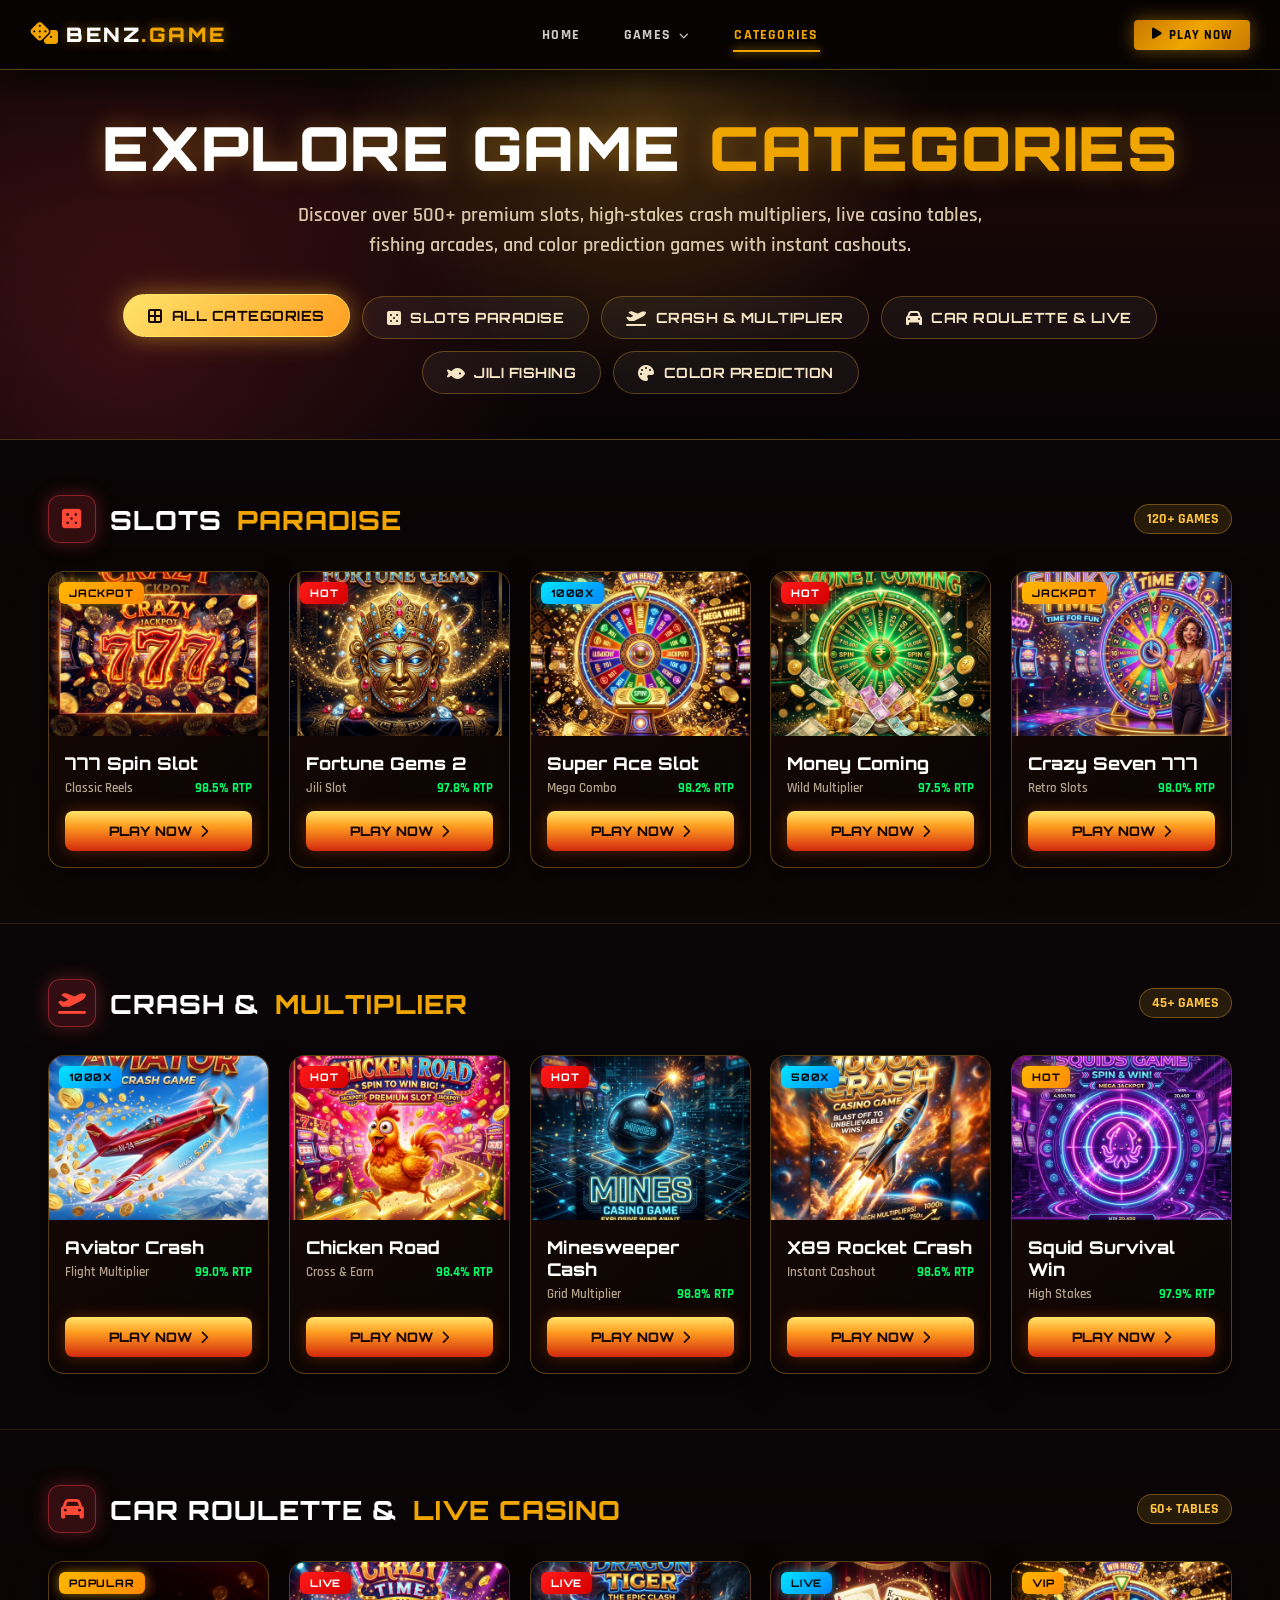
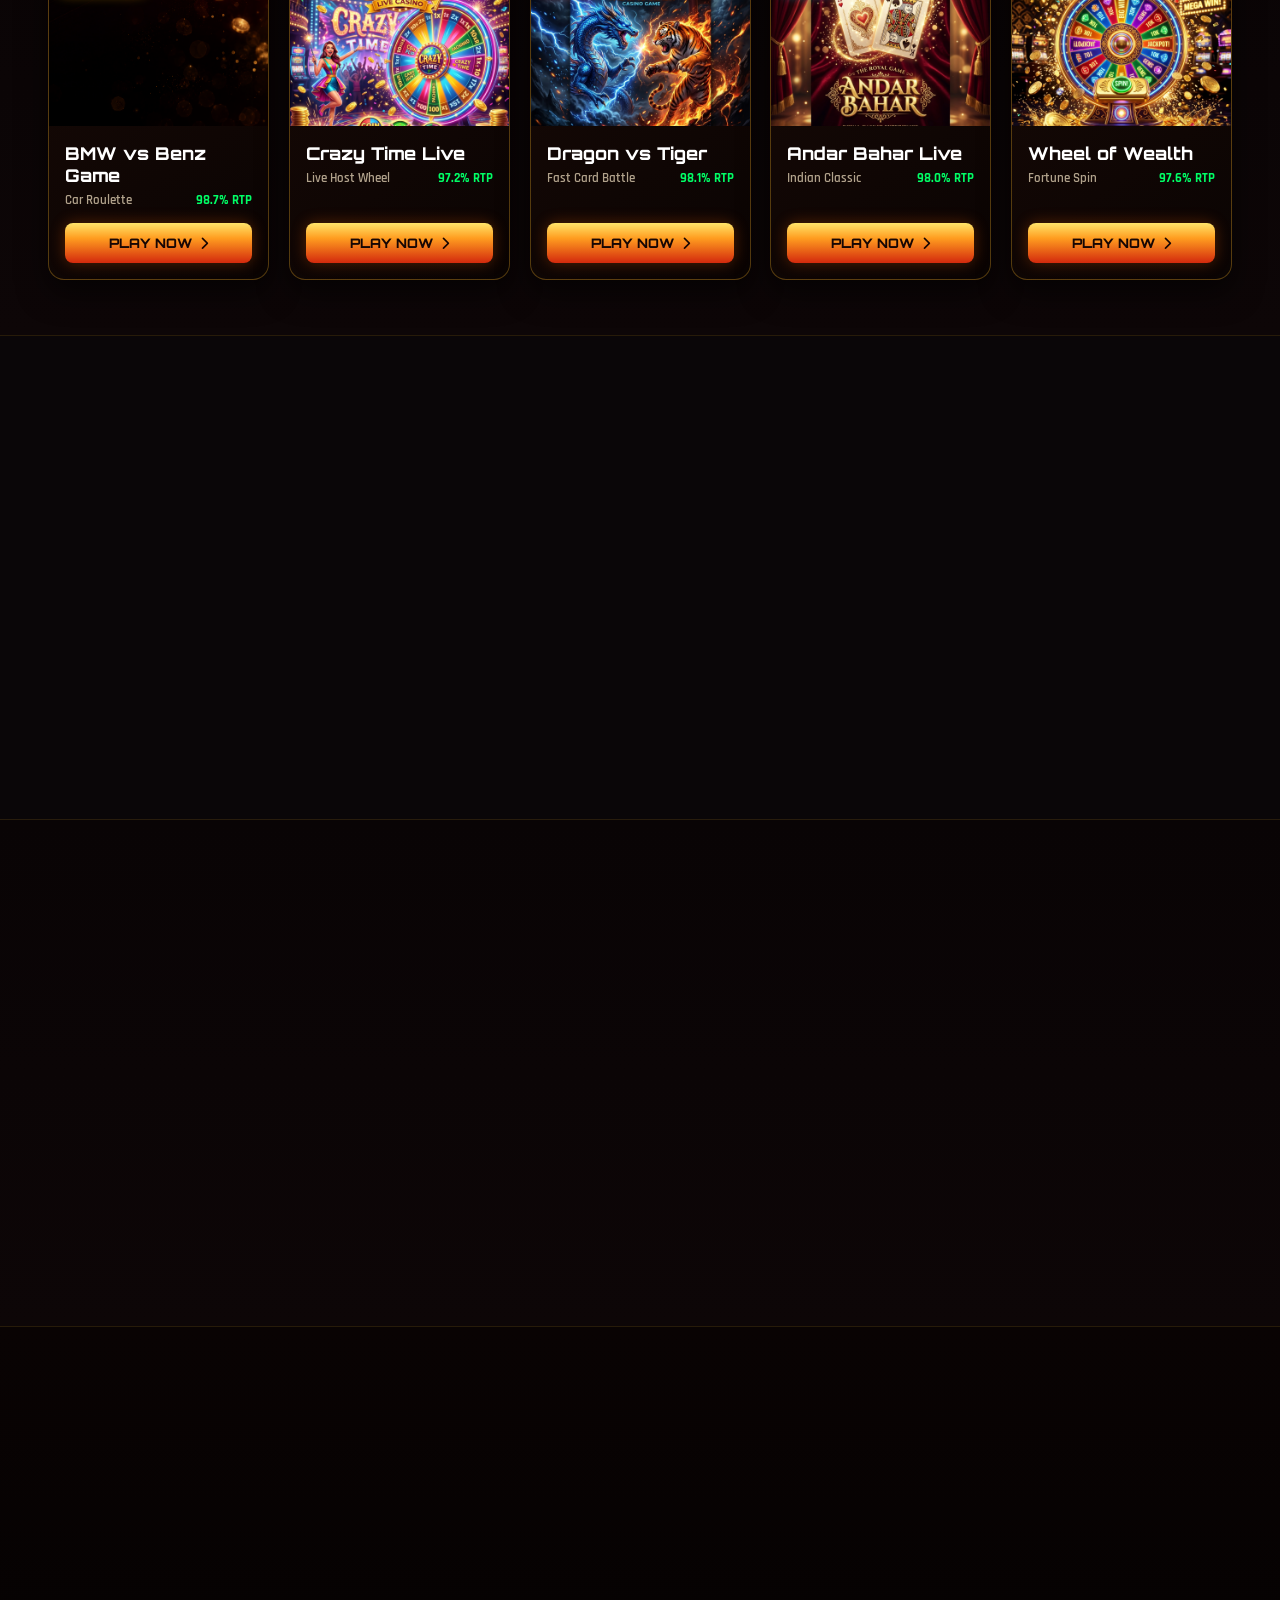
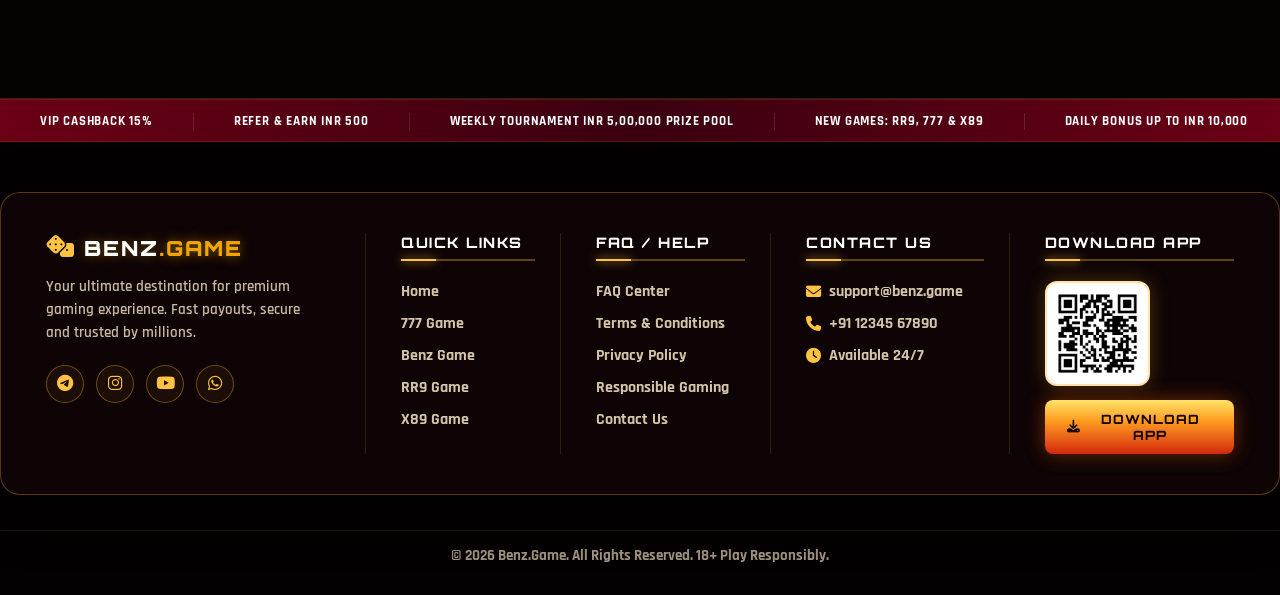
==== commit 0415d6ac: "website" ====
--- a/category.html
+++ b/category.html
@@ -389,6 +389,80 @@
       color: #170604;
     }
 
+    /* Entry animations for category page */
+    .category-hero-title,
+    .category-hero-subtitle,
+    .filter-tabs-wrap {
+      animation: catHeroRise 0.75s cubic-bezier(0.16, 1, 0.3, 1) both;
+    }
+
+    .category-hero-subtitle {
+      animation-delay: 0.12s;
+    }
+
+    .filter-tabs-wrap {
+      animation-delay: 0.22s;
+    }
+
+    @keyframes catHeroRise {
+      from {
+        opacity: 0;
+        transform: translateY(24px);
+      }
+      to {
+        opacity: 1;
+        transform: translateY(0);
+      }
+    }
+
+    .category-block-head,
+    .cat-game-card,
+    .howto-card {
+      opacity: 0;
+      transform: translate3d(0, 28px, 0);
+      transition:
+        opacity 0.7s cubic-bezier(0.16, 1, 0.3, 1),
+        transform 0.7s cubic-bezier(0.16, 1, 0.3, 1);
+      will-change: opacity, transform;
+    }
+
+    .category-block-head.reveal-from-left,
+    .cat-game-card.reveal-from-left,
+    .howto-card.reveal-from-left {
+      transform: translate3d(-54px, 18px, 0);
+    }
+
+    .category-block-head.reveal-from-right,
+    .cat-game-card.reveal-from-right,
+    .howto-card.reveal-from-right {
+      transform: translate3d(54px, 18px, 0);
+    }
+
+    .category-block-head.is-visible,
+    .cat-game-card.is-visible,
+    .howto-card.is-visible {
+      opacity: 1;
+      transform: translate3d(0, 0, 0);
+    }
+
+    .cat-game-card.is-visible:hover {
+      transform: translateY(-8px) scale(1.02);
+    }
+
+    @media (prefers-reduced-motion: reduce) {
+      .category-hero-title,
+      .category-hero-subtitle,
+      .filter-tabs-wrap,
+      .category-block-head,
+      .cat-game-card,
+      .howto-card {
+        animation: none !important;
+        opacity: 1 !important;
+        transform: none !important;
+        transition: none !important;
+      }
+    }
+
     @media (max-width: 1200px) {
       .cat-games-grid {
         grid-template-columns: repeat(3, 1fr);
@@ -404,6 +478,17 @@
         padding: 9px 16px;
         font-size: 0.78rem;
       }
+      .category-block {
+        padding: 44px 0;
+      }
+      .category-block-head.reveal-from-left,
+      .category-block-head.reveal-from-right,
+      .cat-game-card.reveal-from-left,
+      .cat-game-card.reveal-from-right,
+      .howto-card.reveal-from-left,
+      .howto-card.reveal-from-right {
+        transform: translate3d(0, 24px, 0);
+      }
     }
 
     @media (max-width: 480px) {
@@ -416,6 +501,12 @@
       }
       .cat-game-name {
         font-size: 0.92rem;
+      }
+      .category-block {
+        padding: 38px 0;
+      }
+      .category-block-head {
+        align-items: flex-start;
       }
     }
   </style>
@@ -445,7 +536,6 @@
         </div>
 
         <a href="category.html" class="nav-link active">CATEGORIES</a>
-        <a href="index.html#faq" class="nav-link">FAQ</a>
       </nav>
       <div class="nav-actions">
         <button class="btn-download-nav"><i class="fas fa-play"></i> PLAY NOW</button>
@@ -464,7 +554,6 @@
         <a href="games/x89.html">⚡ X89 Game</a>
       </div>
       <a href="category.html">CATEGORIES</a>
-      <a href="index.html#faq">FAQ</a>
       <div class="mobile-actions">
         <button class="btn-download-nav"><i class="fas fa-play"></i> PLAY NOW</button>
       </div>
@@ -480,12 +569,12 @@
         
         <!-- Filter Tabs -->
         <div class="filter-tabs-wrap">
-          <button class="tab-btn active" onclick="filterCat('all')"><i class="fas fa-border-all"></i> ALL CATEGORIES</button>
-          <button class="tab-btn" onclick="filterCat('slots')"><i class="fas fa-dice-five"></i> SLOTS PARADISE</button>
-          <button class="tab-btn" onclick="filterCat('crash')"><i class="fas fa-plane-departure"></i> CRASH &amp; MULTIPLIER</button>
-          <button class="tab-btn" onclick="filterCat('live')"><i class="fas fa-car"></i> CAR ROULETTE &amp; LIVE</button>
-          <button class="tab-btn" onclick="filterCat('fishing')"><i class="fas fa-fish"></i> JILI FISHING</button>
-          <button class="tab-btn" onclick="filterCat('prediction')"><i class="fas fa-palette"></i> COLOR PREDICTION</button>
+          <button class="tab-btn active" onclick="filterCat(event, 'all')"><i class="fas fa-border-all"></i> ALL CATEGORIES</button>
+          <button class="tab-btn" onclick="filterCat(event, 'slots')"><i class="fas fa-dice-five"></i> SLOTS PARADISE</button>
+          <button class="tab-btn" onclick="filterCat(event, 'crash')"><i class="fas fa-plane-departure"></i> CRASH &amp; MULTIPLIER</button>
+          <button class="tab-btn" onclick="filterCat(event, 'live')"><i class="fas fa-car"></i> CAR ROULETTE &amp; LIVE</button>
+          <button class="tab-btn" onclick="filterCat(event, 'fishing')"><i class="fas fa-fish"></i> JILI FISHING</button>
+          <button class="tab-btn" onclick="filterCat(event, 'prediction')"><i class="fas fa-palette"></i> COLOR PREDICTION</button>
         </div>
       </div>
     </section>
@@ -1121,7 +1210,34 @@
 
   <script src="script.js"></script>
   <script>
-    function filterCat(type) {
+    function revealCategoryItems(scope = document) {
+      const revealItems = scope.querySelectorAll('.category-block-head, .cat-game-card, .howto-card');
+
+      revealItems.forEach((item, index) => {
+        item.classList.add(index % 2 === 0 ? 'reveal-from-left' : 'reveal-from-right');
+        item.style.transitionDelay = `${Math.min(index % 5, 4) * 80}ms`;
+      });
+
+      if (!('IntersectionObserver' in window)) {
+        revealItems.forEach(item => item.classList.add('is-visible'));
+        return;
+      }
+
+      const observer = new IntersectionObserver((entries) => {
+        entries.forEach(entry => {
+          if (entry.isIntersecting) {
+            entry.target.classList.add('is-visible');
+            observer.unobserve(entry.target);
+          }
+        });
+      }, { threshold: 0.16, rootMargin: '0px 0px -8% 0px' });
+
+      revealItems.forEach(item => observer.observe(item));
+    }
+
+    revealCategoryItems();
+
+    function filterCat(event, type) {
       const tabs = document.querySelectorAll('.tab-btn');
       tabs.forEach(t => t.classList.remove('active'));
       event.currentTarget.classList.add('active');
@@ -1138,6 +1254,12 @@
           }
         }
       });
+
+      document.querySelectorAll('.cat-sec .category-block-head, .cat-sec .cat-game-card').forEach(item => {
+        if (item.closest('.cat-sec').style.display !== 'none') {
+          item.classList.add('is-visible');
+        }
+      });
     }
   </script>
 </body>
--- a/style.css
+++ b/style.css
@@ -179,17 +179,202 @@
 .mobile-actions .btn-login, .mobile-actions .btn-register-nav { flex: 1; }
 .mobile-menu.open { display: flex; }
 
-/* ===== HERO ===== */
+/* ===== HERO SECTION FULL CLEAN STRUCTURE ===== */
 .hero {
-  min-height: 540px;
-  margin-top: 70px;
-  padding-top: 25px;
-  padding-bottom: 30px;
+  position: relative !important;
+  margin-top: 70px !important;
+  padding-top: 20px !important;
+  padding-bottom: 45px !important;
+  min-height: auto !important;
+  height: auto !important;
+  display: flex !important;
+  flex-direction: column !important;
+  align-items: center !important;
+  justify-content: flex-start !important;
   background:
-    radial-gradient(ellipse 65% 90% at 80% 50%, rgba(110,55,0,.3) 0%, transparent 55%),
-    radial-gradient(ellipse 45% 60% at 10% 55%, rgba(100,0,35,.22) 0%, transparent 50%),
-    linear-gradient(170deg,#060408 0%,#0d0908 50%,#0a0507 100%);
-  position: relative; overflow: hidden; display: flex; flex-direction: column; align-items: center;
+    radial-gradient(circle at 50% 30%, rgba(255, 184, 41, 0.22), transparent 55%),
+    linear-gradient(180deg, rgba(5, 1, 3, 0.85) 0%, rgba(15, 4, 5, 0.88) 50%, rgba(5, 1, 3, 0.98) 100%),
+    url("assect/rr9-casino-banner-bg.png") center center / cover no-repeat !important;
+}
+
+/* TIMER STICKER BANNER */
+.hero-timer {
+  display: flex !important;
+  justify-content: center !important;
+  align-items: center !important;
+  position: relative !important;
+  z-index: 30 !important;
+  margin: 10px auto 18px auto !important;
+  width: 100% !important;
+}
+
+.timer-inner {
+  display: inline-flex !important;
+  align-items: center !important;
+  gap: 12px !important;
+  background: linear-gradient(135deg, rgba(25, 12, 5, 0.95), rgba(45, 22, 5, 0.95)) !important;
+  border: 2px solid #ffc342 !important;
+  border-radius: 10px !important;
+  padding: 8px 24px !important;
+  box-shadow: 0 0 25px rgba(255, 184, 41, 0.45), 0 4px 15px rgba(0, 0, 0, 0.8) !important;
+}
+
+.timer-icon {
+  font-size: 1.4rem !important;
+}
+
+.timer-label {
+  font-family: 'Orbitron', sans-serif !important;
+  font-size: 0.82rem !important;
+  font-weight: 800 !important;
+  color: #ffc342 !important;
+  letter-spacing: 1.5px !important;
+  text-transform: uppercase !important;
+}
+
+.timer-display {
+  font-family: 'Orbitron', sans-serif !important;
+  font-size: 1.7rem !important;
+  font-weight: 900 !important;
+  color: #ffffff !important;
+  letter-spacing: 2px !important;
+  text-shadow: 0 0 15px rgba(255, 184, 41, 0.9) !important;
+}
+
+.timer-tag {
+  font-family: 'Orbitron', sans-serif !important;
+  font-size: 0.75rem !important;
+  font-weight: 800 !important;
+  color: #170604 !important;
+  background: linear-gradient(135deg, #ffe46a, #ff9d20) !important;
+  padding: 4px 10px !important;
+  border-radius: 5px !important;
+  letter-spacing: 1.5px !important;
+}
+
+/* HERO CONTAINER & VISUAL */
+.hero-container {
+  width: 100% !important;
+  max-width: 1350px !important;
+  margin: 0 auto !important;
+  padding: 0 16px !important;
+  display: flex !important;
+  flex-direction: column !important;
+  align-items: center !important;
+}
+
+.hero-visual {
+  position: relative !important;
+  top: 0 !important;
+  left: 0 !important;
+  right: 0 !important;
+  width: 100% !important;
+  max-width: 1350px !important;
+  height: clamp(340px, 50vh, 520px) !important;
+  margin: 0 auto !important;
+  border-radius: 20px !important;
+  overflow: hidden !important;
+  border: 2px solid rgba(255, 184, 41, 0.45) !important;
+  box-shadow: 0 16px 45px rgba(0, 0, 0, 0.9), 0 0 35px rgba(255, 184, 41, 0.35) !important;
+}
+
+.hero-video-wrapper {
+  position: absolute !important;
+  inset: 0 !important;
+  width: 100% !important;
+  height: 100% !important;
+  z-index: 1 !important;
+}
+
+.hero-video {
+  width: 100% !important;
+  height: 100% !important;
+  object-fit: cover !important;
+  object-position: center !important;
+  display: block !important;
+}
+
+/* BANNER TITLE TEXT */
+.hero-video-title {
+  position: absolute !important;
+  top: 12% !important;
+  left: 50% !important;
+  transform: translateX(-50%) !important;
+  text-align: center !important;
+  z-index: 10 !important;
+  width: 90% !important;
+  margin: 0 !important;
+  pointer-events: none !important;
+}
+
+.hero-video-title .hero-title-line {
+  font-family: 'Orbitron', sans-serif !important;
+  font-size: clamp(1.8rem, 3.5vw, 3rem) !important;
+  font-weight: 900 !important;
+  color: #ffffff !important;
+  text-transform: uppercase !important;
+  text-shadow: 0 4px 20px rgba(0, 0, 0, 0.95), 0 0 25px rgba(255, 184, 41, 0.7) !important;
+  letter-spacing: 2px !important;
+  display: block !important;
+  margin-bottom: 2px !important;
+}
+
+.hero-video-title .hero-highlight {
+  font-family: 'Rajdhani', sans-serif !important;
+  font-size: clamp(1.1rem, 2vw, 1.8rem) !important;
+  font-weight: 800 !important;
+  color: #ffc342 !important;
+  text-transform: uppercase !important;
+  text-shadow: 0 3px 12px rgba(0, 0, 0, 0.95) !important;
+  letter-spacing: 1.5px !important;
+  display: block !important;
+}
+
+/* PLAY BUTTON BELOW VIDEO */
+.hero-content, .hero-content.centered-cta-wrap {
+  position: relative !important;
+  z-index: 20 !important;
+  width: 100% !important;
+  margin: 20px auto 0 auto !important;
+  padding: 0 !important;
+  display: flex !important;
+  justify-content: center !important;
+  align-items: center !important;
+  text-align: center !important;
+}
+
+.hero-cta {
+  display: flex !important;
+  justify-content: center !important;
+  align-items: center !important;
+  width: 100% !important;
+  margin: 0 auto !important;
+}
+
+.btn-hero-center, .btn-cta-primary {
+  display: inline-flex !important;
+  align-items: center !important;
+  justify-content: center !important;
+  gap: 12px !important;
+  padding: 16px 65px !important;
+  background: linear-gradient(180deg, #ffe46a 0%, #ff8c00 45%, #d31a1a 100%) !important;
+  color: #ffffff !important;
+  border: 1.5px solid #ffe46a !important;
+  border-radius: 12px !important;
+  font-family: 'Orbitron', sans-serif !important;
+  font-size: 1.3rem !important;
+  font-weight: 900 !important;
+  letter-spacing: 2px !important;
+  text-transform: uppercase !important;
+  cursor: pointer !important;
+  box-shadow: 0 0 35px rgba(255, 140, 0, 0.75), 0 0 50px rgba(255, 184, 41, 0.4) !important;
+  text-shadow: 0 2px 4px rgba(0,0,0,0.8) !important;
+  transition: transform 0.25s, box-shadow 0.25s !important;
+}
+
+.btn-hero-center:hover, .btn-cta-primary:hover {
+  transform: scale(1.04) translateY(-2px) !important;
+  box-shadow: 0 0 45px rgba(255, 140, 0, 0.9), 0 0 65px rgba(255, 184, 41, 0.6) !important;
 }
 .particles { position: absolute; inset: 0; pointer-events: none; z-index: 0; }
 .particle {
@@ -1434,133 +1619,243 @@
   100% { transform: translateX(-50%); }
 }
 
-/* ===== FOOTER ===== */
+/* ===== ULTRA PREMIUM BOXED CARD FOOTER ===== */
 .footer {
-  background: linear-gradient(180deg, #090608 0%, #050304 100%);
-  border-top: 1px solid rgba(240, 165, 0, 0.25);
-  box-shadow: 0 -4px 30px rgba(0, 0, 0, 0.8), 0 -2px 10px rgba(240, 165, 0, 0.05);
+  background: #050103 !important;
+  padding: 50px 0 30px !important;
   position: relative;
 }
-.footer-top { padding: 60px 0 40px; }
-.footer-container {
-  max-width: 1600px; margin: 0 auto; padding: 0 48px;
-}
+
+.footer-top {
+  padding: 0 !important;
+}
+
 .footer-top .footer-container {
-  display: grid;
-  grid-template-columns: 2fr 1fr 1fr 1.2fr 1.4fr;
-  gap: 40px;
-}
+  max-width: 1400px !important;
+  margin: 0 auto !important;
+  padding: 40px 45px !important;
+  background: rgba(15, 5, 6, 0.95) !important;
+  border: 1.5px solid rgba(255, 184, 41, 0.3) !important;
+  border-radius: 20px !important;
+  box-shadow: 0 16px 50px rgba(0, 0, 0, 0.95) !important;
+  backdrop-filter: blur(14px) !important;
+  -webkit-backdrop-filter: blur(14px) !important;
+  display: grid !important;
+  grid-template-columns: 2.2fr 1.1fr 1.2fr 1.4fr 1.3fr !important;
+  gap: 35px !important;
+}
+
+.footer-col {
+  background: transparent !important;
+  box-shadow: none !important;
+  padding-right: 25px !important;
+  border-right: 1px solid rgba(255, 184, 41, 0.15) !important;
+}
+
+.footer-col:last-child {
+  padding-right: 0 !important;
+  border-right: none !important;
+}
+
 .footer-col-title {
-  font-family: 'Orbitron', sans-serif; font-size: 0.85rem; font-weight: 700;
-  color: #fff; letter-spacing: 1.5px; text-transform: uppercase;
-  margin-bottom: 22px;
-  padding-bottom: 10px;
-  border-bottom: 2px solid rgba(240,165,0,.25);
-  position: relative;
-}
+  font-family: 'Orbitron', sans-serif !important;
+  font-size: 0.9rem !important;
+  font-weight: 800 !important;
+  color: #fff !important;
+  letter-spacing: 1.5px !important;
+  text-transform: uppercase !important;
+  margin-bottom: 20px !important;
+  padding-bottom: 8px !important;
+  border-bottom: 2px solid rgba(255, 184, 41, 0.35) !important;
+  position: relative !important;
+}
+
 .footer-col-title::after {
-  content: '';
-  position: absolute;
-  bottom: -2px; left: 0;
-  width: 30px; height: 2px;
-  background: var(--gold);
-  box-shadow: 0 0 8px var(--gold);
-}
+  content: '' !important;
+  position: absolute !important;
+  bottom: -2px !important;
+  left: 0 !important;
+  width: 35px !important;
+  height: 2px !important;
+  background: #ffc342 !important;
+  box-shadow: 0 0 10px #ffc342 !important;
+}
+
 .footer-brand .footer-logo {
-  display: flex; align-items: center; gap: 8px; margin-bottom: 16px;
-}
-.footer-brand .logo-icon { color: var(--gold); font-size: 1.4rem; }
+  display: flex !important;
+  align-items: center !important;
+  gap: 10px !important;
+  margin-bottom: 14px !important;
+}
+
+.footer-brand .logo-icon {
+  color: #ffc342 !important;
+  font-size: 1.4rem !important;
+}
+
+.footer-brand .logo-text {
+  font-family: 'Orbitron', sans-serif !important;
+  font-size: 1.3rem !important;
+  font-weight: 900 !important;
+  color: #fff !important;
+  letter-spacing: 2px !important;
+}
+
 .footer-brand-desc {
-  font-size: .92rem; color: #b0a080; line-height: 1.75;
-  font-style: italic; margin-bottom: 20px; max-width: 260px;
-}
-.footer-socials { display: flex; gap: 12px; }
+  font-family: 'Rajdhani', sans-serif !important;
+  font-size: 0.95rem !important;
+  color: rgba(247, 230, 198, 0.8) !important;
+  line-height: 1.5 !important;
+  margin-bottom: 20px !important;
+  max-width: 280px !important;
+  font-style: normal !important;
+}
+
+.footer-socials {
+  display: flex !important;
+  gap: 12px !important;
+}
+
 .social-btn {
-  width: 40px; height: 40px; border-radius: 50%;
-  background: rgba(240, 165, 0, 0.05); border: 1px solid rgba(240, 165, 0, 0.25);
-  display: flex; align-items: center; justify-content: center;
-  color: var(--gold); font-size: 1.05rem;
-  transition: all 0.3s ease;
-  box-shadow: 0 0 10px rgba(0, 0, 0, 0.3);
-}
+  width: 38px !important;
+  height: 38px !important;
+  border-radius: 50% !important;
+  background: rgba(255, 184, 41, 0.06) !important;
+  border: 1px solid rgba(255, 184, 41, 0.35) !important;
+  display: flex !important;
+  align-items: center !important;
+  justify-content: center !important;
+  color: #ffc342 !important;
+  font-size: 1.05rem !important;
+  transition: all 0.3s cubic-bezier(0.16, 1, 0.3, 1) !important;
+  text-decoration: none !important;
+}
+
 .social-btn:hover {
-  background: var(--gold); border-color: var(--gold);
-  color: #000; transform: translateY(-3px);
-  box-shadow: 0 0 20px rgba(240, 165, 0, 0.5);
-}
-
-.footer-links { list-style: none; display: flex; flex-direction: column; gap: 14px; }
-.footer-links li a, .footer-links li {
-  font-size: 1rem;
-  color: #c8b898;
-  font-family: 'Georgia', 'Times New Roman', serif;
-  font-weight: 400;
-  letter-spacing: 0.3px;
-  transition: all 0.3s ease;
-  display: inline-flex; align-items: center; gap: 9px;
-  line-height: 1.4;
-}
-.footer-links li a {
-  position: relative; left: 0;
-  text-decoration: none;
-}
+  background: linear-gradient(135deg, #ffe46a, #ff9d20) !important;
+  border-color: #ffe46a !important;
+  color: #170604 !important;
+  transform: translateY(-3px) !important;
+  box-shadow: 0 0 20px rgba(255, 184, 41, 0.6) !important;
+}
+
+.footer-links {
+  list-style: none !important;
+  padding: 0 !important;
+  margin: 0 !important;
+  display: flex !important;
+  flex-direction: column !important;
+  gap: 12px !important;
+}
+
+.footer-links li a,
+.footer-links li {
+  font-family: 'Rajdhani', sans-serif !important;
+  font-size: 0.98rem !important;
+  font-weight: 700 !important;
+  color: rgba(247, 230, 198, 0.85) !important;
+  text-decoration: none !important;
+  transition: color 0.25s, padding-left 0.25s !important;
+  display: inline-flex !important;
+  align-items: center !important;
+  gap: 8px !important;
+}
+
 .footer-links li a:hover {
-  color: var(--gold-light);
-  left: 6px;
-}
-.footer-links li i {
-  color: var(--gold);
-  font-size: .9rem;
-  flex-shrink: 0;
-  transition: transform 0.3s ease;
-}
-.footer-links li a:hover i { transform: scale(1.1); color: var(--gold-light); }
-.footer-contact li {
-  color: #c8b898;
-  font-size: 1rem;
-  font-family: 'Georgia', serif;
-}
-
-/* QR + Download */
-.footer-app .qr-wrap { margin-bottom: 16px; }
+  color: #ffc342 !important;
+  padding-left: 5px !important;
+}
+
+.footer-contact li i {
+  color: #ffc342 !important;
+  font-size: 0.95rem !important;
+}
+
+/* QR Code & App Download Button */
+.footer-app .qr-wrap {
+  margin-bottom: 14px !important;
+}
+
 .qr-image {
-  width: 100px; height: 100px; border-radius: 10px;
-  border: 2px solid rgba(240,165,0,.4);
-  box-shadow: 0 0 18px rgba(240,165,0,.2);
-  display: block; object-fit: cover;
-  transition: box-shadow .3s, border-color .3s, transform .3s;
-}
+  width: 105px !important;
+  height: 105px !important;
+  border-radius: 12px !important;
+  background: #fff !important;
+  padding: 6px !important;
+  border: 2px solid rgba(255, 184, 41, 0.4) !important;
+  box-shadow: 0 0 20px rgba(255, 184, 41, 0.25) !important;
+  display: block !important;
+  object-fit: cover !important;
+  transition: transform 0.3s, box-shadow 0.3s !important;
+}
+
 .qr-image:hover {
-  border-color: var(--gold);
-  box-shadow: 0 0 28px rgba(240,165,0,.5);
-  transform: scale(1.04);
-}
+  transform: scale(1.05) !important;
+  box-shadow: 0 0 30px rgba(255, 184, 41, 0.5) !important;
+}
+
 .btn-download-app {
-  display: inline-flex; align-items: center; gap: 10px;
-  background: linear-gradient(135deg, var(--red), var(--red-dark));
-  color: #fff; border: none; padding: 10px 22px; border-radius: 6px;
-  font-family: 'Rajdhani', sans-serif; font-size: .88rem; font-weight: 700;
-  letter-spacing: 1.2px; cursor: pointer; box-shadow: var(--glow-red);
-  transition: all 0.3s ease;
-}
+  display: inline-flex !important;
+  align-items: center !important;
+  justify-content: center !important;
+  gap: 8px !important;
+  padding: 11px 22px !important;
+  border-radius: 8px !important;
+  background: linear-gradient(180deg, #ffe46a 0%, #ff9d20 38%, #d3290d 100%) !important;
+  color: #170604 !important;
+  border: none !important;
+  font-family: 'Orbitron', sans-serif !important;
+  font-size: 0.8rem !important;
+  font-weight: 800 !important;
+  letter-spacing: 1px !important;
+  text-transform: uppercase !important;
+  cursor: pointer !important;
+  box-shadow: 0 0 20px rgba(255, 100, 0, 0.4) !important;
+  transition: transform 0.25s, box-shadow 0.25s !important;
+}
+
 .btn-download-app:hover {
-  opacity: 1; transform: translateY(-2px);
-  box-shadow: 0 0 20px rgba(230, 57, 70, 0.7);
-}
-
-/* Footer bottom */
+  transform: translateY(-2px) scale(1.03) !important;
+  box-shadow: 0 0 30px rgba(255, 140, 0, 0.65) !important;
+}
+
+/* Footer Bottom */
 .footer-bottom {
-  border-top: 1px solid rgba(240, 165, 0, 0.15);
-  padding: 24px 0;
-  background: rgba(0, 0, 0, 0.5);
-}
+  margin-top: 35px !important;
+  text-align: center !important;
+  padding-top: 15px !important;
+  border-top: 1px solid rgba(255, 184, 41, 0.12) !important;
+  background: transparent !important;
+}
+
 .footer-bottom-inner {
-  display: flex; align-items: center;
-  justify-content: space-between; flex-wrap: wrap; gap: 12px;
-}
-.footer-bottom-inner span {
-  font-family: 'Rajdhani', sans-serif; font-size: .82rem; color: #6a5a48;
-  font-weight: 600;
+  display: flex !important;
+  align-items: center !important;
+  justify-content: center !important;
+  font-family: 'Rajdhani', sans-serif !important;
+  font-size: 0.92rem !important;
+  font-weight: 700 !important;
+  color: rgba(247, 230, 198, 0.65) !important;
+}
+
+@media (max-width: 1024px) {
+  .footer-top .footer-container {
+    grid-template-columns: 1fr 1fr;
+    gap: 30px;
+    padding: 30px;
+  }
+  .footer-col {
+    border-right: none;
+    padding-right: 0;
+  }
+}
+
+@media (max-width: 600px) {
+  .footer-top .footer-container {
+    grid-template-columns: 1fr;
+    gap: 24px;
+    padding: 24px 20px;
+  }
 }
 .footer-badges { display: flex; gap: 20px; flex-wrap: wrap; }
 .f-badge {
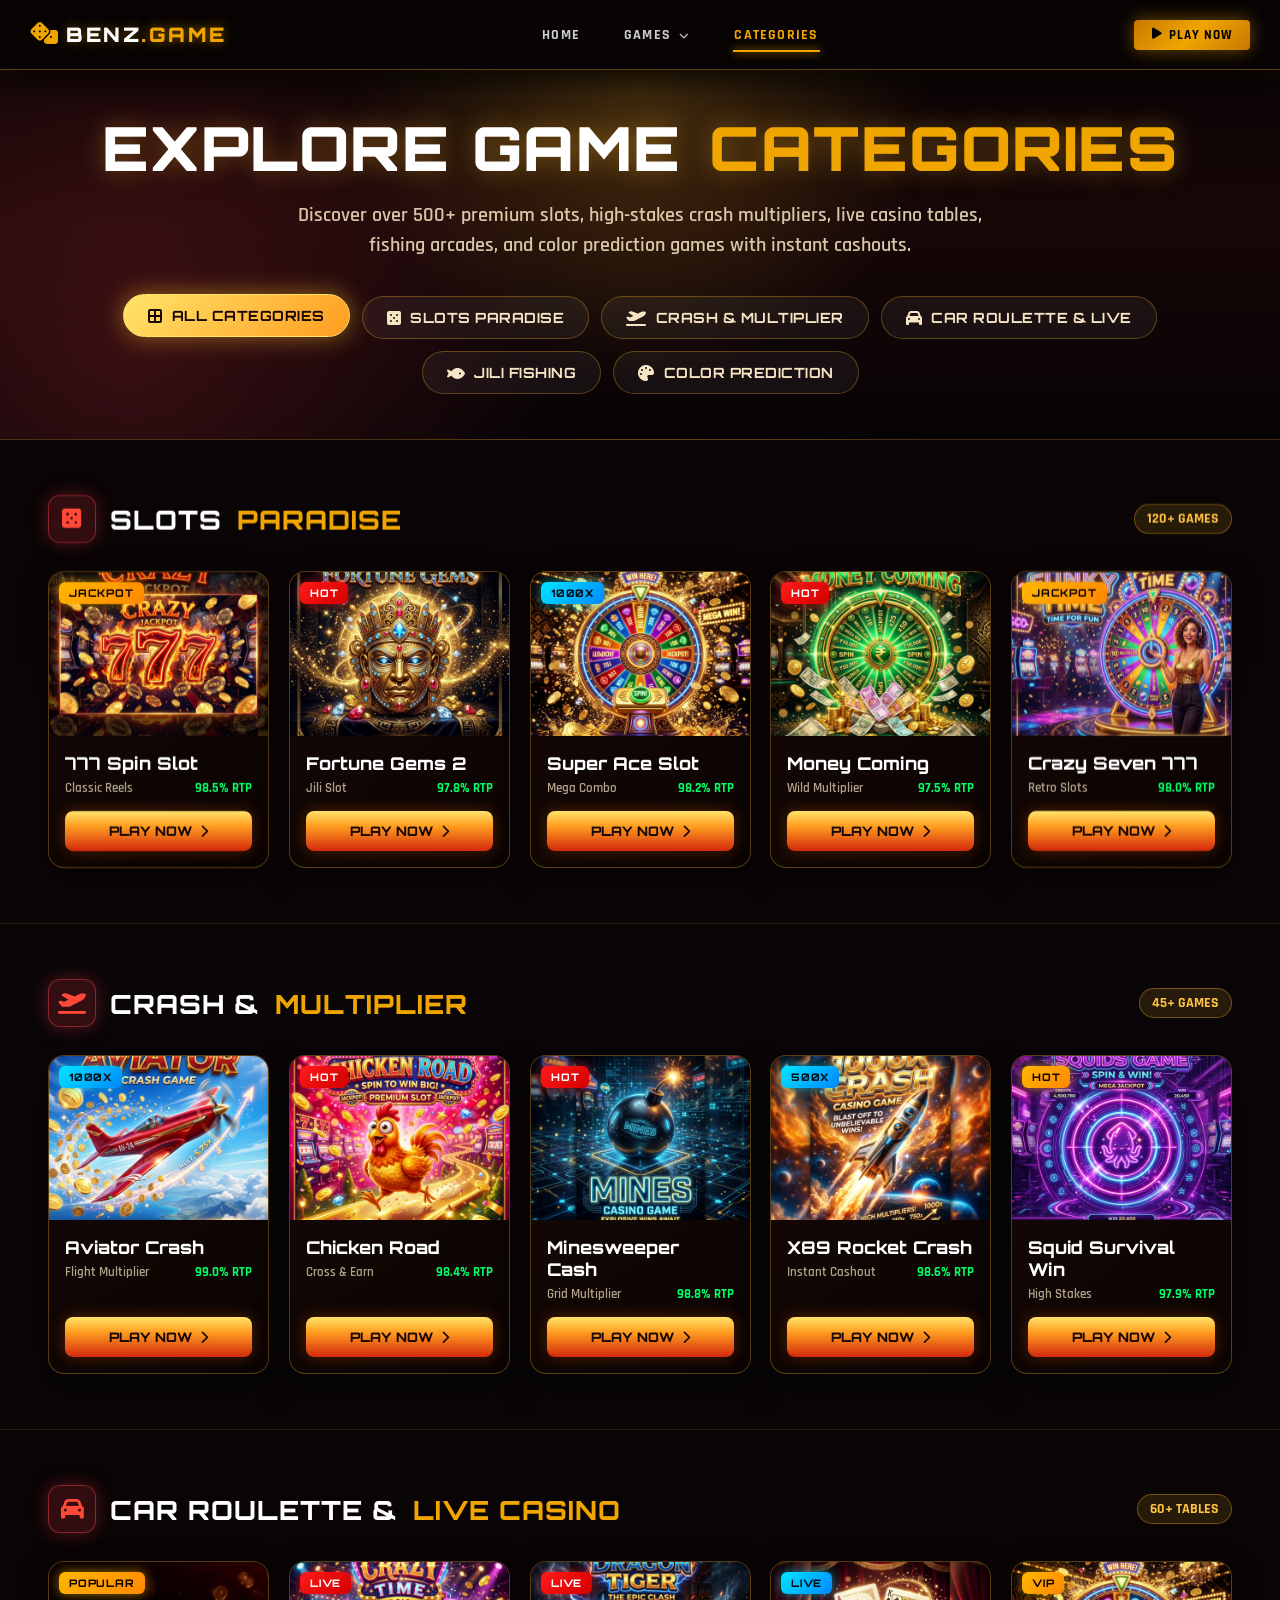
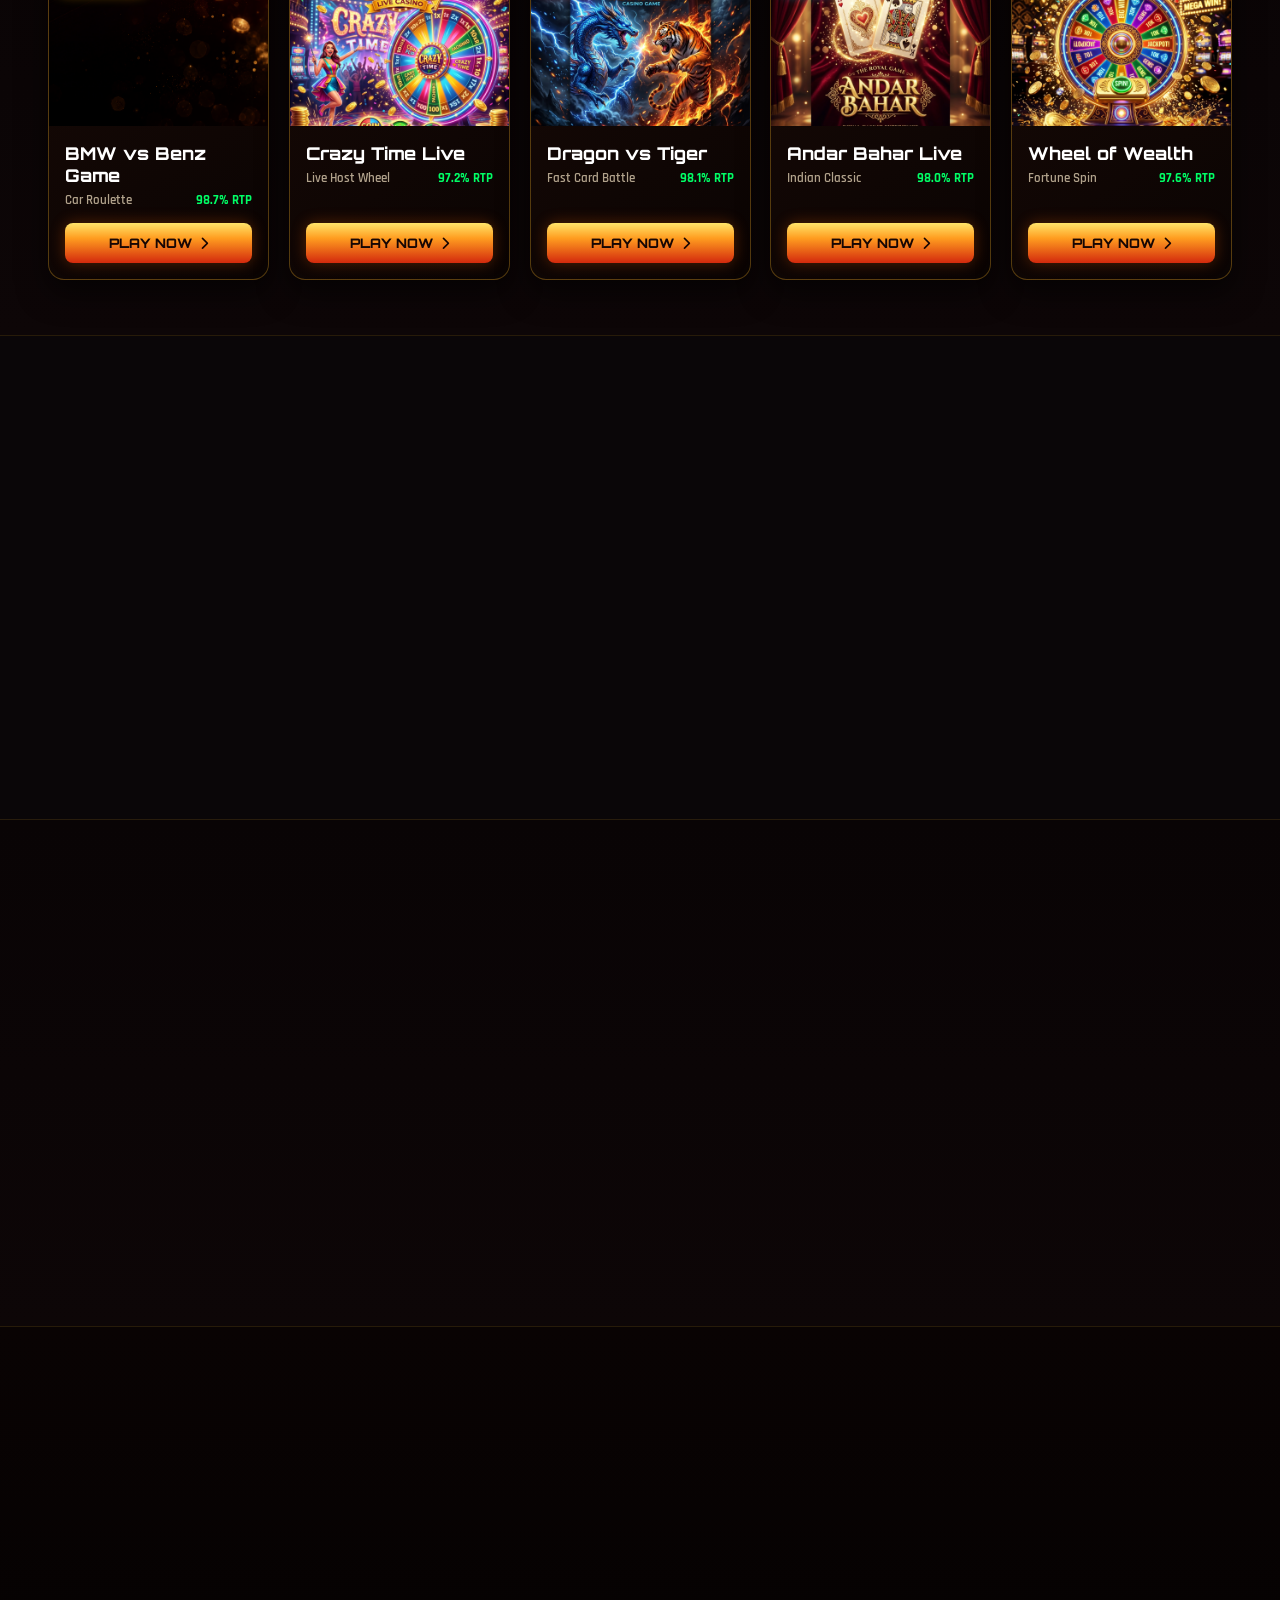
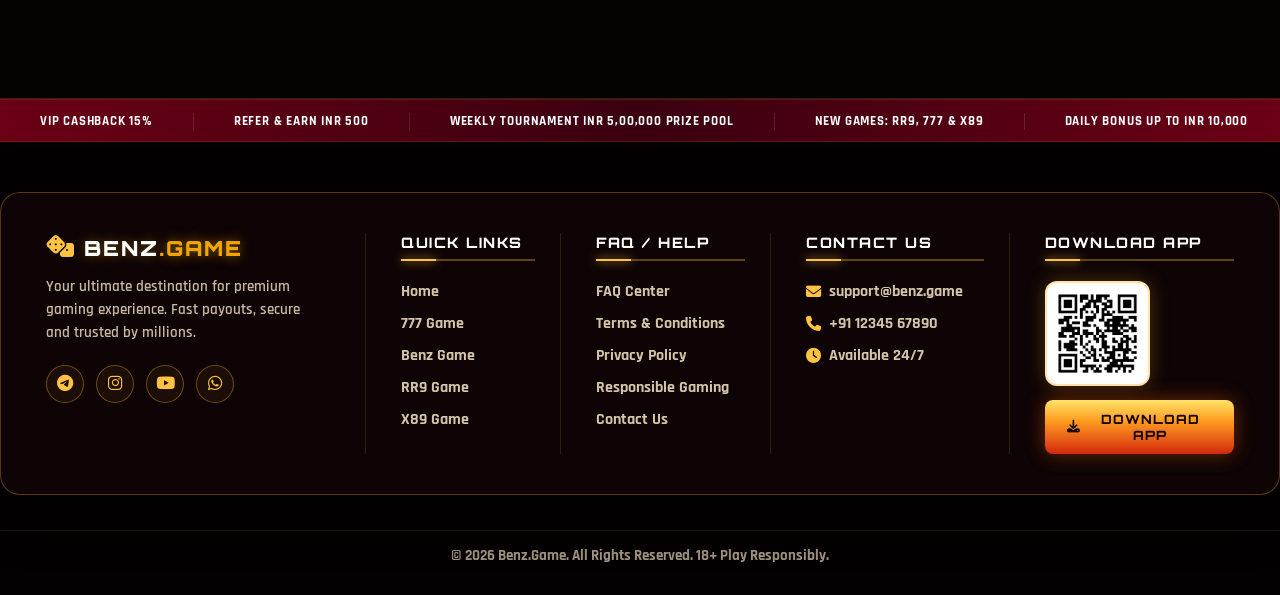
==== commit a8aa250b: "website" ====
--- a/category.html
+++ b/category.html
@@ -470,6 +470,47 @@
     }
 
     @media (max-width: 768px) {
+      .category-block-head {
+        justify-content: center;
+        text-align: center;
+        gap: 14px;
+        margin-bottom: 22px;
+      }
+
+      .cat-title-group {
+        width: 100%;
+        justify-content: center;
+        align-items: center;
+        gap: 12px;
+      }
+
+      .cat-icon-badge {
+        width: 46px;
+        height: 46px;
+        border-radius: 13px;
+        font-size: 1.15rem;
+      }
+
+      .cat-title {
+        flex: 0 1 auto;
+        max-width: min(100%, 330px);
+        font-size: clamp(1.45rem, 7.4vw, 2.05rem);
+        line-height: 1.12;
+        letter-spacing: 0.5px;
+        text-align: left;
+      }
+
+      .cat-title .accent {
+        display: inline;
+        margin-left: 0;
+      }
+
+      .cat-count-badge {
+        margin: 0 auto;
+        padding: 7px 16px;
+        font-size: 0.78rem;
+      }
+
       .cat-games-grid {
         grid-template-columns: repeat(2, 1fr);
         gap: 14px;
@@ -489,9 +530,107 @@
       .howto-card.reveal-from-right {
         transform: translate3d(0, 24px, 0);
       }
+
+      .section-howto {
+        padding: 42px 0;
+      }
+
+      .section-howto .section-container {
+        padding: 0 14px;
+      }
+
+      .howto-card {
+        width: 100%;
+        padding: 22px 16px 24px;
+        border-radius: 18px;
+      }
+
+      .howto-header {
+        justify-content: center;
+        align-items: center;
+        gap: 12px;
+        padding-bottom: 18px;
+        margin-bottom: 22px;
+        text-align: left;
+      }
+
+      .howto-header .logo-icon {
+        width: 40px;
+        height: 40px;
+        border-radius: 11px;
+        font-size: 1rem;
+      }
+
+      .howto-header .section-title {
+        max-width: 230px;
+        font-size: clamp(1.45rem, 7.5vw, 2rem);
+        line-height: 1.12;
+        letter-spacing: 0.5px;
+      }
+
+      .howto-header .accent {
+        display: block;
+        margin-left: 0;
+      }
+
+      .steps-flow {
+        display: flex;
+        flex-direction: column;
+        gap: 12px;
+        align-items: stretch;
+      }
+
+      .step-connector {
+        display: none;
+      }
+
+      .step-item {
+        width: 100%;
+        min-width: 0;
+        gap: 12px;
+        padding: 14px;
+        border-radius: 12px;
+        background: rgba(255, 255, 255, 0.025);
+        border: 1px solid rgba(255, 184, 41, 0.13);
+      }
+
+      .step-icon-wrap {
+        width: 54px;
+        height: 54px;
+        font-size: 1.25rem;
+      }
+
+      .step-info {
+        min-width: 0;
+      }
+
+      .step-heading-row {
+        gap: 7px;
+      }
+
+      .step-badge {
+        width: 20px;
+        height: 20px;
+        font-size: 0.68rem;
+      }
+
+      .step-name {
+        font-size: clamp(0.9rem, 4.8vw, 1.1rem);
+        line-height: 1.1;
+      }
+
+      .step-text {
+        font-size: 0.84rem;
+        line-height: 1.25;
+      }
     }
 
     @media (max-width: 480px) {
+      .category-hero {
+        padding-top: 92px;
+        padding-bottom: 34px;
+      }
+
       .cat-games-grid {
         grid-template-columns: repeat(2, 1fr);
         gap: 10px;
@@ -507,6 +646,237 @@
       }
       .category-block-head {
         align-items: flex-start;
+      }
+
+      .cat-title-group {
+        justify-content: flex-start;
+      }
+
+      .cat-title {
+        max-width: calc(100% - 60px);
+        font-size: clamp(1.35rem, 8.8vw, 1.86rem);
+        overflow-wrap: anywhere;
+      }
+
+      .cat-count-badge {
+        margin-left: 0;
+      }
+    }
+
+    @media (max-width: 380px) {
+      .cat-title {
+        font-size: clamp(1.18rem, 8.1vw, 1.55rem);
+        letter-spacing: 0.2px;
+      }
+
+      .cat-icon-badge {
+        width: 40px;
+        height: 40px;
+        font-size: 1rem;
+      }
+
+      .howto-card {
+        padding: 20px 12px 22px;
+      }
+
+      .howto-header .section-title {
+        font-size: clamp(1.22rem, 7.8vw, 1.62rem);
+      }
+
+      .step-item {
+        padding: 12px;
+      }
+
+      .step-icon-wrap {
+        width: 48px;
+        height: 48px;
+        font-size: 1.1rem;
+      }
+    }
+
+    /* RR9-style compact footer for category mobile view */
+    @media (max-width: 560px) {
+      .footer {
+        overflow: hidden !important;
+      }
+
+      .footer-top {
+        padding: 34px 0 24px !important;
+      }
+
+      .footer-container {
+        padding-left: 14px !important;
+        padding-right: 14px !important;
+      }
+
+      .footer-top .footer-container {
+        display: grid !important;
+        grid-template-columns: repeat(2, minmax(0, 1fr)) !important;
+        gap: 18px 12px !important;
+      }
+
+      .footer-col {
+        min-width: 0 !important;
+        padding-right: 0 !important;
+        border-right: 0 !important;
+      }
+
+      .footer-brand {
+        grid-column: 1 / -1 !important;
+        padding: 16px !important;
+        border-radius: 12px !important;
+        background: rgba(255, 255, 255, 0.025) !important;
+        border: 1px solid rgba(240, 165, 0, 0.12) !important;
+        text-align: center !important;
+      }
+
+      .footer-brand .footer-logo {
+        justify-content: center !important;
+        margin-bottom: 12px !important;
+      }
+
+      .footer-brand .logo-icon {
+        width: 30px !important;
+        height: 30px !important;
+        font-size: 1.05rem !important;
+      }
+
+      .footer-brand .logo-text {
+        font-size: 1rem !important;
+        letter-spacing: 1.3px !important;
+      }
+
+      .footer-brand-desc {
+        max-width: none !important;
+        margin-bottom: 14px !important;
+        font-size: 0.82rem !important;
+        line-height: 1.55 !important;
+      }
+
+      .footer-socials {
+        justify-content: center !important;
+        gap: 9px !important;
+        flex-wrap: wrap !important;
+      }
+
+      .social-btn {
+        width: 36px !important;
+        height: 36px !important;
+        font-size: 0.92rem !important;
+      }
+
+      .footer-col-title {
+        margin-bottom: 12px !important;
+        padding-bottom: 8px !important;
+        font-size: 0.72rem !important;
+        letter-spacing: 1px !important;
+      }
+
+      .footer-links {
+        gap: 9px !important;
+      }
+
+      .footer-links li,
+      .footer-links li a {
+        min-width: 0 !important;
+        font-size: 0.82rem !important;
+        line-height: 1.25 !important;
+        letter-spacing: 0.1px !important;
+        word-break: break-word !important;
+      }
+
+      .footer-top .footer-col:nth-child(4),
+      .footer-app {
+        grid-column: 1 / -1 !important;
+      }
+
+      .footer-contact {
+        display: grid !important;
+        grid-template-columns: 1fr !important;
+        gap: 8px !important;
+      }
+
+      .footer-contact li {
+        display: flex !important;
+        align-items: center !important;
+        gap: 8px !important;
+        padding: 9px 10px !important;
+        border-radius: 8px !important;
+        background: rgba(255, 255, 255, 0.025) !important;
+        border: 1px solid rgba(240, 165, 0, 0.1) !important;
+        font-size: 0.8rem !important;
+      }
+
+      .footer-app {
+        display: grid !important;
+        grid-template-columns: 80px minmax(0, 1fr) !important;
+        align-items: center !important;
+        gap: 12px !important;
+        padding: 14px !important;
+        border-radius: 12px !important;
+        background: rgba(255, 255, 255, 0.025) !important;
+        border: 1px solid rgba(240, 165, 0, 0.12) !important;
+      }
+
+      .footer-app .footer-col-title {
+        grid-column: 1 / -1 !important;
+        margin-bottom: 0 !important;
+      }
+
+      .footer-app .qr-wrap {
+        margin-bottom: 0 !important;
+      }
+
+      .qr-image {
+        width: 80px !important;
+        height: 80px !important;
+        border-radius: 8px !important;
+      }
+
+      .btn-download-app {
+        width: 100% !important;
+        justify-content: center !important;
+        padding: 10px 12px !important;
+        font-size: 0.76rem !important;
+        letter-spacing: 0.8px !important;
+        white-space: normal !important;
+      }
+
+      .footer-bottom {
+        padding: 16px 0 !important;
+      }
+
+      .footer-bottom-inner {
+        justify-content: center !important;
+        align-items: center !important;
+        text-align: center !important;
+        gap: 0 !important;
+      }
+
+      .footer-bottom-inner span {
+        width: 100% !important;
+        font-size: 0.72rem !important;
+        line-height: 1.45 !important;
+      }
+    }
+
+    @media (max-width: 380px) {
+      .footer-top .footer-container {
+        gap: 16px 10px !important;
+      }
+
+      .footer-links li,
+      .footer-links li a {
+        font-size: 0.78rem !important;
+      }
+
+      .footer-app {
+        grid-template-columns: 72px minmax(0, 1fr) !important;
+      }
+
+      .qr-image {
+        width: 72px !important;
+        height: 72px !important;
       }
     }
   </style>
--- a/style.css
+++ b/style.css
@@ -3727,3 +3727,426 @@
     grid-template-columns: 1fr;
   }
 }
+
+/* ===== FINAL HOME MOBILE FOOTER FIX ===== */
+@media (max-width: 560px) {
+  .footer {
+    overflow: hidden !important;
+  }
+
+  .footer-top {
+    padding: 34px 0 24px !important;
+  }
+
+  .footer-container {
+    width: 100% !important;
+    max-width: 100% !important;
+    padding-left: 14px !important;
+    padding-right: 14px !important;
+  }
+
+  .footer-top .footer-container {
+    display: grid !important;
+    grid-template-columns: repeat(2, minmax(0, 1fr)) !important;
+    gap: 18px 12px !important;
+  }
+
+  .footer-col {
+    min-width: 0 !important;
+    padding-right: 0 !important;
+    border-right: 0 !important;
+  }
+
+  .footer-brand {
+    grid-column: 1 / -1 !important;
+    padding: 16px !important;
+    border-radius: 12px !important;
+    background: rgba(255, 255, 255, 0.025) !important;
+    border: 1px solid rgba(240, 165, 0, 0.12) !important;
+    text-align: center !important;
+  }
+
+  .footer-brand .footer-logo {
+    justify-content: center !important;
+    margin-bottom: 12px !important;
+  }
+
+  .footer-brand .logo-icon {
+    width: 30px !important;
+    height: 30px !important;
+    font-size: 1.05rem !important;
+  }
+
+  .footer-brand .logo-text {
+    font-size: 1rem !important;
+    letter-spacing: 1.3px !important;
+  }
+
+  .footer-brand-desc {
+    max-width: none !important;
+    margin-bottom: 14px !important;
+    font-size: 0.82rem !important;
+    line-height: 1.55 !important;
+  }
+
+  .footer-socials {
+    justify-content: center !important;
+    gap: 9px !important;
+    flex-wrap: wrap !important;
+  }
+
+  .social-btn {
+    width: 36px !important;
+    height: 36px !important;
+    font-size: 0.92rem !important;
+  }
+
+  .footer-col-title {
+    margin-bottom: 12px !important;
+    padding-bottom: 8px !important;
+    font-size: 0.72rem !important;
+    letter-spacing: 1px !important;
+  }
+
+  .footer-links {
+    gap: 9px !important;
+  }
+
+  .footer-links li,
+  .footer-links li a {
+    min-width: 0 !important;
+    font-size: 0.82rem !important;
+    line-height: 1.25 !important;
+    letter-spacing: 0.1px !important;
+    word-break: break-word !important;
+  }
+
+  .footer-top .footer-col:nth-child(4),
+  .footer-app {
+    grid-column: 1 / -1 !important;
+  }
+
+  .footer-contact {
+    display: grid !important;
+    grid-template-columns: 1fr !important;
+    gap: 8px !important;
+  }
+
+  .footer-contact li {
+    display: flex !important;
+    align-items: center !important;
+    gap: 8px !important;
+    padding: 9px 10px !important;
+    border-radius: 8px !important;
+    background: rgba(255, 255, 255, 0.025) !important;
+    border: 1px solid rgba(240, 165, 0, 0.1) !important;
+    font-size: 0.8rem !important;
+  }
+
+  .footer-app {
+    display: grid !important;
+    grid-template-columns: 80px minmax(0, 1fr) !important;
+    align-items: center !important;
+    gap: 12px !important;
+    padding: 14px !important;
+    border-radius: 12px !important;
+    background: rgba(255, 255, 255, 0.025) !important;
+    border: 1px solid rgba(240, 165, 0, 0.12) !important;
+  }
+
+  .footer-app .footer-col-title {
+    grid-column: 1 / -1 !important;
+    margin-bottom: 0 !important;
+  }
+
+  .footer-app .qr-wrap {
+    margin-bottom: 0 !important;
+  }
+
+  .qr-image {
+    width: 80px !important;
+    height: 80px !important;
+    border-radius: 8px !important;
+  }
+
+  .btn-download-app {
+    width: 100% !important;
+    justify-content: center !important;
+    padding: 10px 12px !important;
+    font-size: 0.76rem !important;
+    letter-spacing: 0.8px !important;
+    white-space: normal !important;
+  }
+
+  .footer-bottom {
+    padding: 16px 0 !important;
+  }
+
+  .footer-bottom-inner {
+    justify-content: center !important;
+    align-items: center !important;
+    text-align: center !important;
+    gap: 0 !important;
+  }
+
+  .footer-bottom-inner span {
+    width: 100% !important;
+    font-size: 0.72rem !important;
+    line-height: 1.45 !important;
+  }
+}
+
+@media (max-width: 380px) {
+  .footer-top .footer-container {
+    gap: 16px 10px !important;
+  }
+
+  .footer-links li,
+  .footer-links li a {
+    font-size: 0.78rem !important;
+  }
+
+  .footer-app {
+    grid-template-columns: 72px minmax(0, 1fr) !important;
+  }
+
+  .qr-image {
+    width: 72px !important;
+    height: 72px !important;
+  }
+}
+
+/* ===== FINAL HOME MOBILE SECTION POLISH ===== */
+@media (max-width: 560px) {
+  .section-featured-hubs {
+    padding: 42px 0 !important;
+  }
+
+  .section-featured-hubs .section-header {
+    margin-bottom: 18px !important;
+    padding: 0 4px !important;
+  }
+
+  .section-featured-hubs .section-title {
+    display: grid !important;
+    grid-template-columns: 38px minmax(0, 1fr) !important;
+    align-items: center !important;
+    gap: 12px !important;
+    width: 100% !important;
+    max-width: 100% !important;
+    font-size: clamp(1.35rem, 8vw, 1.95rem) !important;
+    line-height: 1.16 !important;
+    letter-spacing: 0.4px !important;
+    text-align: left !important;
+  }
+
+  .section-featured-hubs .section-title i {
+    width: 34px !important;
+    height: 34px !important;
+    display: inline-flex !important;
+    align-items: center !important;
+    justify-content: center !important;
+    border-radius: 50% !important;
+    font-size: 0.9rem !important;
+    background: rgba(230, 57, 70, 0.18) !important;
+    border: 1px solid rgba(230, 57, 70, 0.35) !important;
+  }
+
+  .section-title-copy {
+    display: block !important;
+    min-width: 0 !important;
+  }
+
+  .section-featured-hubs .accent {
+    display: block !important;
+    margin-left: 0 !important;
+  }
+
+  .hubs-grid {
+    width: 100% !important;
+    grid-template-columns: 1fr !important;
+    gap: 14px !important;
+  }
+
+  .hub-card {
+    padding: 20px 18px !important;
+    border-radius: 12px !important;
+  }
+
+  .hub-icon {
+    font-size: 1.65rem !important;
+    margin-bottom: 10px !important;
+  }
+
+  .hub-title {
+    font-size: 1.08rem !important;
+    line-height: 1.15 !important;
+  }
+
+  .hub-desc {
+    font-size: 0.86rem !important;
+    line-height: 1.35 !important;
+    margin-bottom: 16px !important;
+  }
+
+  .rr9-lobby {
+    padding: 34px 0 40px !important;
+  }
+
+  .rr9-section-head {
+    flex-direction: column !important;
+    align-items: flex-start !important;
+    gap: 12px !important;
+    margin-top: 24px !important;
+    margin-bottom: 16px !important;
+  }
+
+  .rr9-heading {
+    font-size: clamp(1.35rem, 8.2vw, 2rem) !important;
+    line-height: 1.15 !important;
+    letter-spacing: 0.35px !important;
+  }
+
+  .rr9-heading span {
+    display: block !important;
+  }
+
+  .rr9-subheading {
+    max-width: 240px !important;
+    font-size: 0.86rem !important;
+    line-height: 1.3 !important;
+  }
+
+  .rr9-view-all {
+    align-self: flex-start !important;
+    padding: 8px 14px !important;
+    font-size: 0.82rem !important;
+    line-height: 1.2 !important;
+  }
+
+  .rr9-games {
+    grid-template-columns: repeat(2, minmax(0, 1fr)) !important;
+    gap: 14px 12px !important;
+  }
+
+  .section-howto {
+    padding: 42px 0 !important;
+  }
+
+  .section-howto .section-container {
+    padding: 0 14px !important;
+  }
+
+  .howto-card {
+    width: 100% !important;
+    padding: 22px 16px 24px !important;
+    border-radius: 18px !important;
+  }
+
+  .howto-header {
+    justify-content: center !important;
+    align-items: center !important;
+    gap: 12px !important;
+    padding-bottom: 18px !important;
+    margin-bottom: 22px !important;
+    text-align: left !important;
+  }
+
+  .howto-header .logo-icon,
+  .howto-header .red-accent {
+    width: 40px !important;
+    height: 40px !important;
+    border-radius: 11px !important;
+    font-size: 1rem !important;
+    flex-shrink: 0 !important;
+  }
+
+  .howto-header .section-title {
+    display: block !important;
+    max-width: 230px !important;
+    flex: 0 1 auto !important;
+    font-size: clamp(1.45rem, 7.5vw, 2rem) !important;
+    line-height: 1.12 !important;
+    letter-spacing: 0.5px !important;
+    text-align: left !important;
+  }
+
+  .howto-header .accent {
+    display: block !important;
+    margin-left: 0 !important;
+  }
+
+  .steps-flow {
+    display: flex !important;
+    flex-direction: column !important;
+    gap: 12px !important;
+    align-items: stretch !important;
+  }
+
+  .step-connector {
+    display: none !important;
+  }
+
+  .step-item {
+    width: 100% !important;
+    min-width: 0 !important;
+    gap: 12px !important;
+    padding: 14px !important;
+    border-radius: 12px !important;
+  }
+
+  .step-icon-wrap {
+    width: 54px !important;
+    height: 54px !important;
+    font-size: 1.25rem !important;
+    flex-shrink: 0 !important;
+  }
+
+  .step-info {
+    min-width: 0 !important;
+  }
+
+  .step-name {
+    font-size: clamp(0.9rem, 4.8vw, 1.1rem) !important;
+    line-height: 1.1 !important;
+  }
+
+  .step-text {
+    font-size: 0.84rem !important;
+    line-height: 1.25 !important;
+  }
+}
+
+@media (max-width: 380px) {
+  .section-featured-hubs .section-title,
+  .rr9-heading,
+  .howto-header .section-title {
+    font-size: clamp(1.18rem, 7.8vw, 1.58rem) !important;
+  }
+
+  .section-featured-hubs .section-title {
+    grid-template-columns: 34px minmax(0, 1fr) !important;
+    gap: 10px !important;
+  }
+
+  .section-featured-hubs .section-title i,
+  .howto-header .logo-icon,
+  .howto-header .red-accent {
+    width: 34px !important;
+    height: 34px !important;
+  }
+
+  .howto-card {
+    padding: 20px 12px 22px !important;
+  }
+
+  .step-item {
+    padding: 12px !important;
+  }
+
+  .step-icon-wrap {
+    width: 48px !important;
+    height: 48px !important;
+    font-size: 1.1rem !important;
+  }
+}
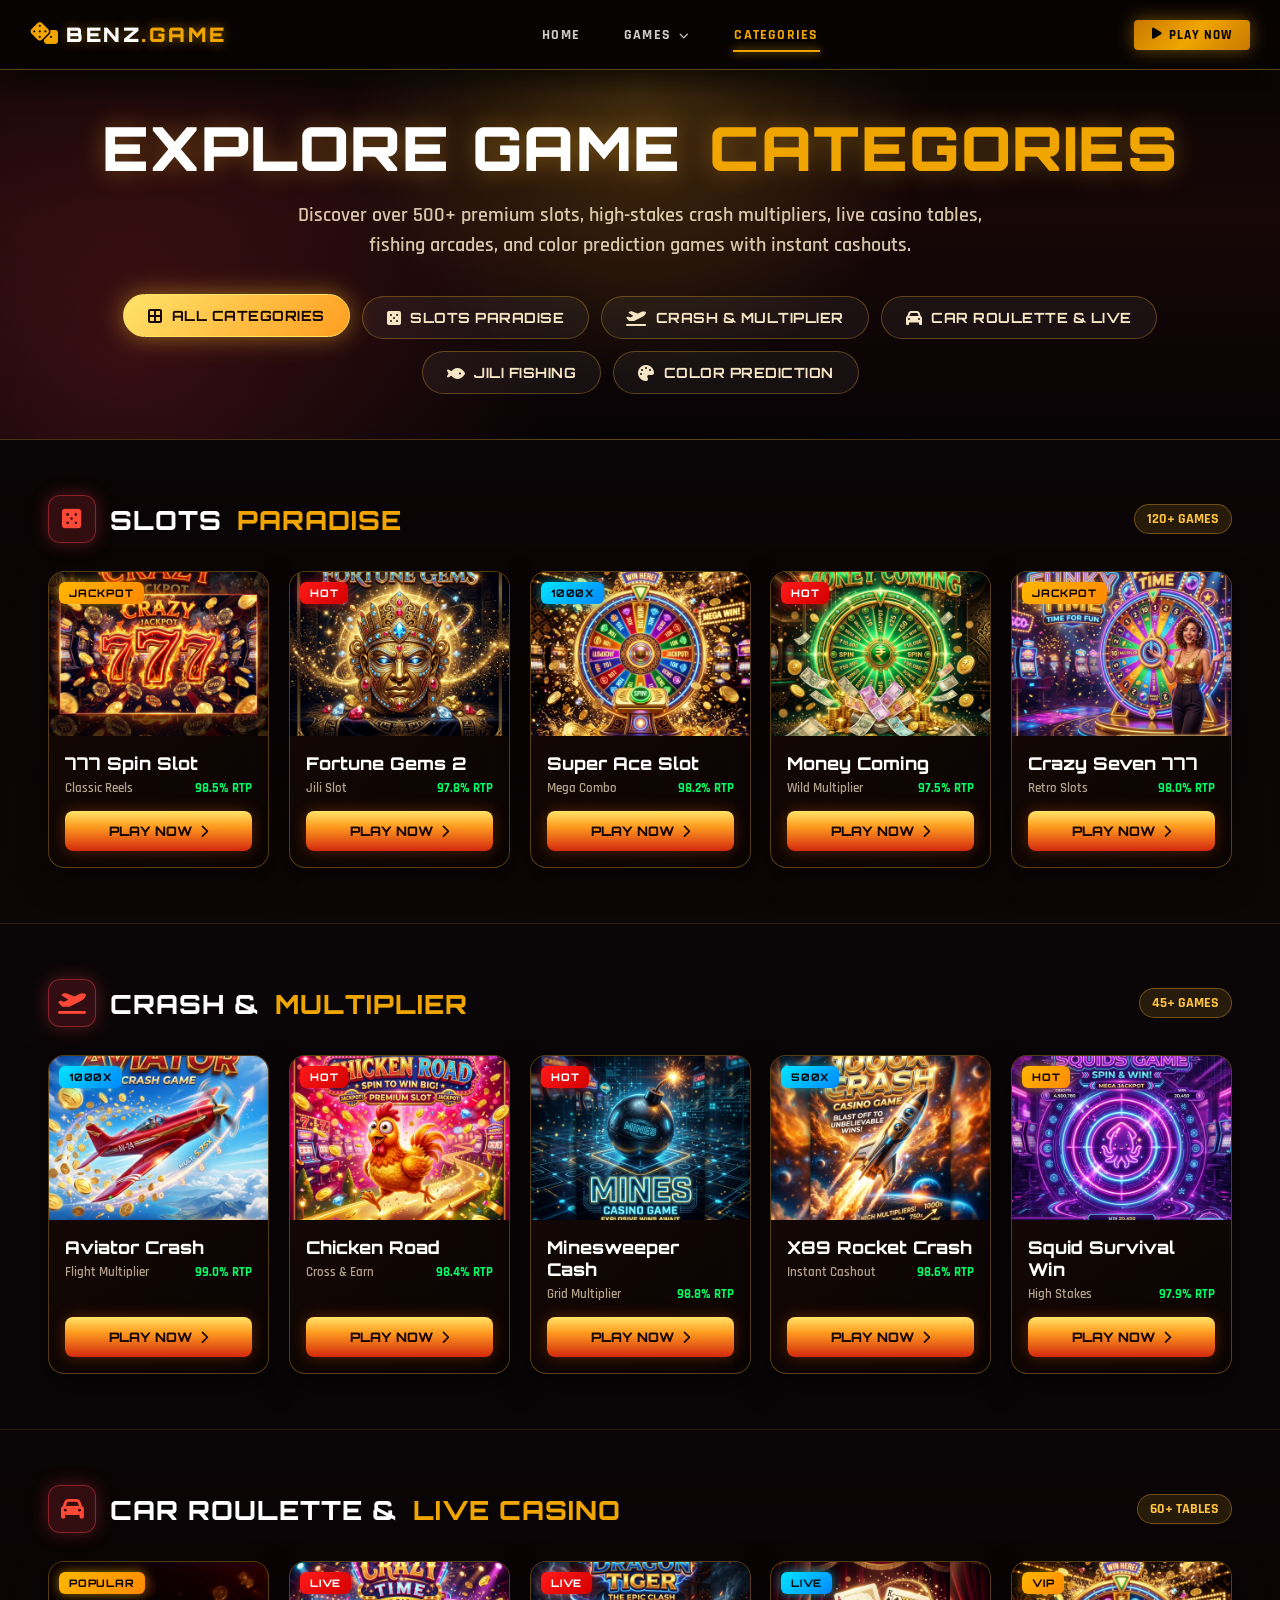
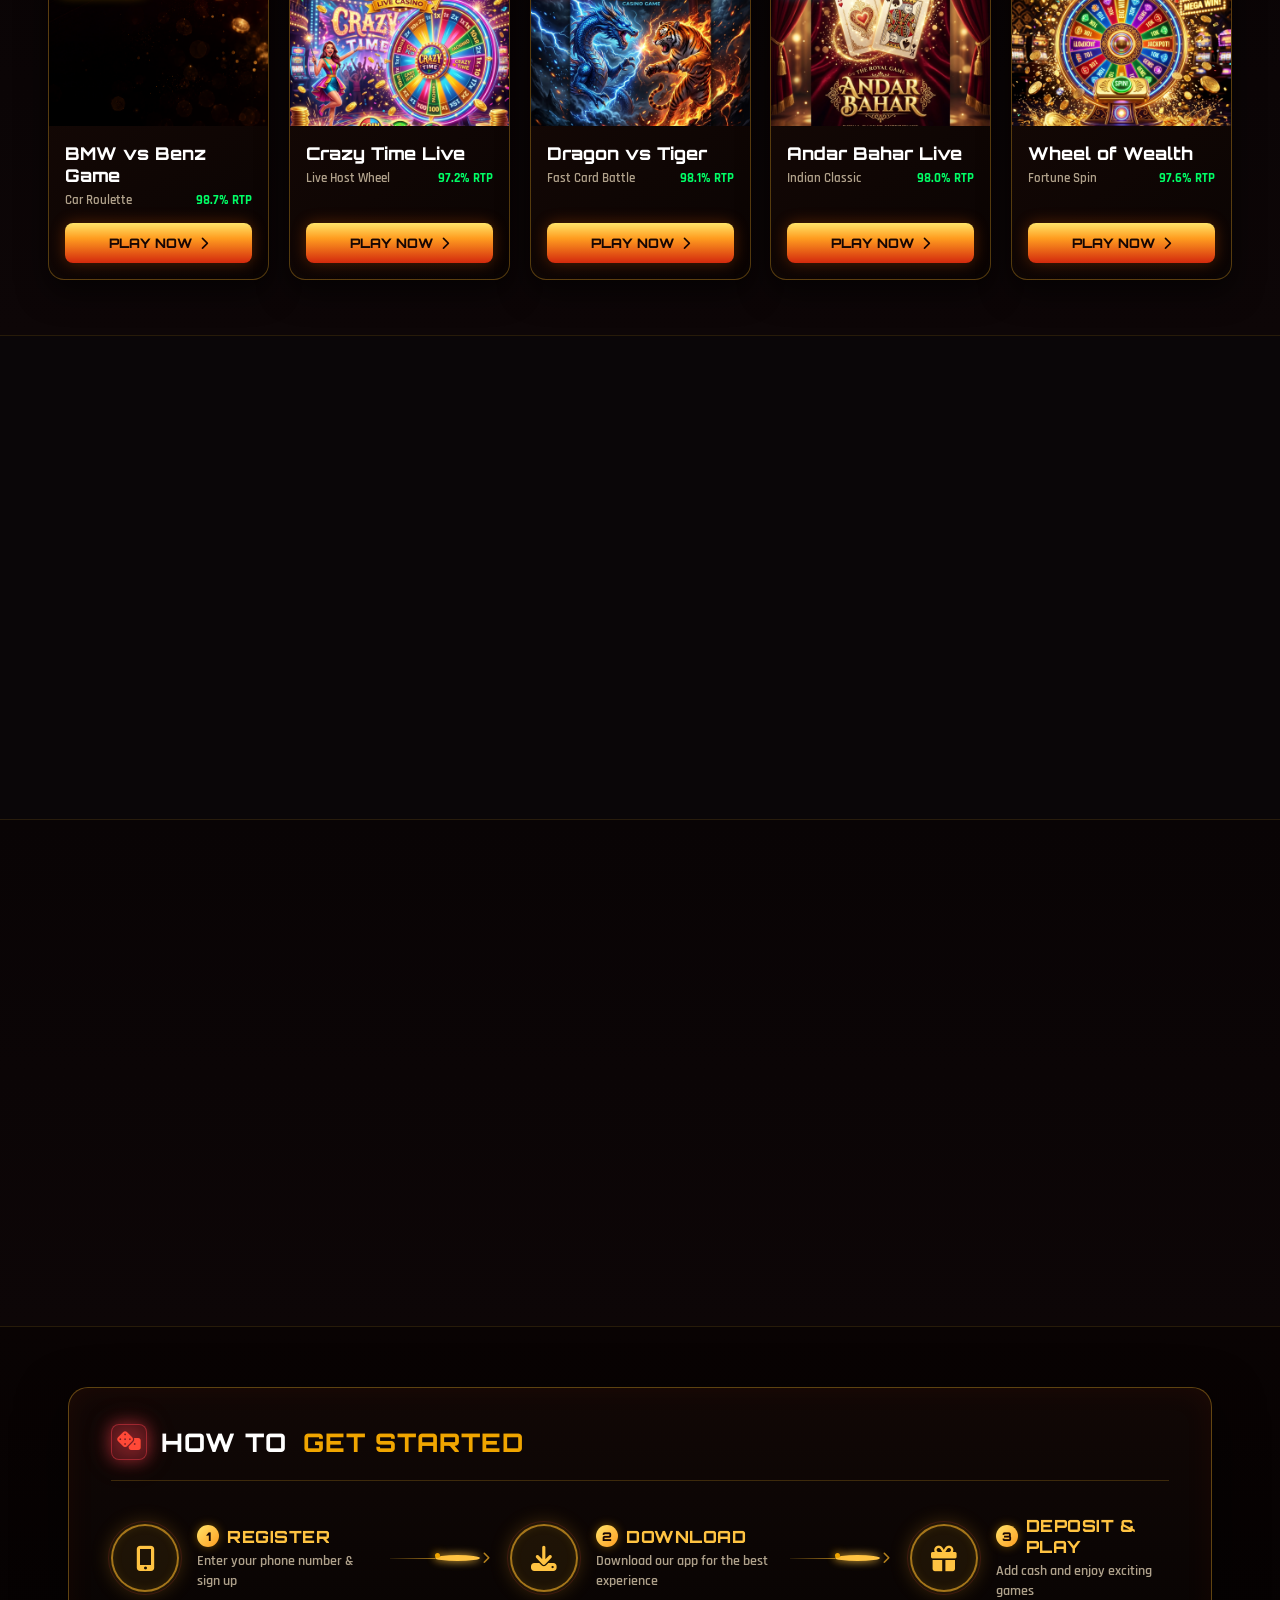
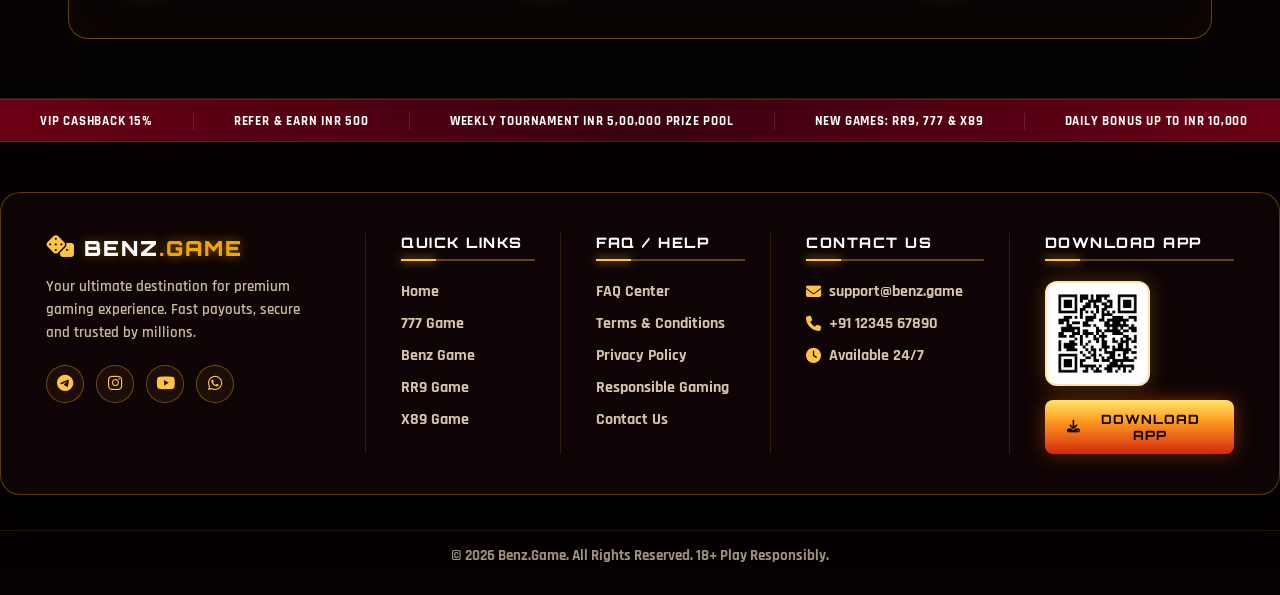
==== commit 0a3e49b3: "website" ====
--- a/category.html
+++ b/category.html
@@ -532,40 +532,44 @@
       }
 
       .section-howto {
-        padding: 42px 0;
+        padding: 28px 0 34px;
       }
 
       .section-howto .section-container {
-        padding: 0 14px;
+        padding: 0 12px;
       }
 
       .howto-card {
         width: 100%;
-        padding: 22px 16px 24px;
+        padding: 24px 16px;
         border-radius: 18px;
+        border-color: rgba(240, 165, 0, 0.55);
       }
 
       .howto-header {
+        display: flex;
+        flex-direction: column;
         justify-content: center;
         align-items: center;
         gap: 12px;
-        padding-bottom: 18px;
-        margin-bottom: 22px;
-        text-align: left;
+        padding: 0 0 20px;
+        margin: 0 0 22px;
+        text-align: center;
       }
 
       .howto-header .logo-icon {
-        width: 40px;
-        height: 40px;
-        border-radius: 11px;
-        font-size: 1rem;
+        width: 44px;
+        height: 44px;
+        border-radius: 12px;
+        font-size: 1.05rem;
       }
 
       .howto-header .section-title {
-        max-width: 230px;
-        font-size: clamp(1.45rem, 7.5vw, 2rem);
-        line-height: 1.12;
+        max-width: 100%;
+        font-size: clamp(1.72rem, 8.4vw, 2.35rem);
+        line-height: 1.08;
         letter-spacing: 0.5px;
+        text-align: center;
       }
 
       .howto-header .accent {
@@ -587,17 +591,19 @@
       .step-item {
         width: 100%;
         min-width: 0;
+        display: grid;
+        grid-template-columns: 58px minmax(0, 1fr);
         gap: 12px;
-        padding: 14px;
+        padding: 14px 12px;
         border-radius: 12px;
         background: rgba(255, 255, 255, 0.025);
         border: 1px solid rgba(255, 184, 41, 0.13);
       }
 
       .step-icon-wrap {
-        width: 54px;
-        height: 54px;
-        font-size: 1.25rem;
+        width: 58px;
+        height: 58px;
+        font-size: 1.28rem;
       }
 
       .step-info {
@@ -606,22 +612,24 @@
 
       .step-heading-row {
         gap: 7px;
+        flex-wrap: nowrap;
       }
 
       .step-badge {
-        width: 20px;
-        height: 20px;
+        width: 23px;
+        height: 23px;
         font-size: 0.68rem;
       }
 
       .step-name {
-        font-size: clamp(0.9rem, 4.8vw, 1.1rem);
-        line-height: 1.1;
+        font-size: clamp(0.98rem, 5vw, 1.22rem);
+        line-height: 1.08;
+        overflow-wrap: anywhere;
       }
 
       .step-text {
-        font-size: 0.84rem;
-        line-height: 1.25;
+        font-size: clamp(0.76rem, 3.6vw, 0.9rem);
+        line-height: 1.3;
       }
     }
 
@@ -676,21 +684,28 @@
       }
 
       .howto-card {
-        padding: 20px 12px 22px;
+        padding: 22px 12px;
+      }
+
+      .howto-header .logo-icon {
+        width: 38px;
+        height: 38px;
       }
 
       .howto-header .section-title {
-        font-size: clamp(1.22rem, 7.8vw, 1.62rem);
+        font-size: clamp(1.5rem, 8vw, 2rem);
       }
 
       .step-item {
-        padding: 12px;
+        grid-template-columns: 50px minmax(0, 1fr);
+        gap: 10px;
+        padding: 12px 10px;
       }
 
       .step-icon-wrap {
-        width: 48px;
-        height: 48px;
-        font-size: 1.1rem;
+        width: 50px;
+        height: 50px;
+        font-size: 1.12rem;
       }
     }
 
--- a/style.css
+++ b/style.css
@@ -4150,3 +4150,368 @@
     font-size: 1.1rem !important;
   }
 }
+
+/* ===== SHARED MOBILE HOW-TO DESIGN ===== */
+@media (max-width: 560px) {
+  .section-howto {
+    padding: 34px 0 42px !important;
+    background: #050202 !important;
+  }
+
+  .section-howto .section-container {
+    padding: 0 18px !important;
+  }
+
+  .howto-card {
+    width: 100% !important;
+    margin: 0 auto !important;
+    padding: 28px 20px 30px !important;
+    border-radius: 20px !important;
+    background: linear-gradient(180deg, rgba(20, 7, 5, 0.98), rgba(6, 2, 2, 0.99)) !important;
+    border: 1.5px solid rgba(240, 165, 0, 0.55) !important;
+    box-shadow: 0 18px 45px rgba(0, 0, 0, 0.72), inset 0 0 32px rgba(255, 86, 14, 0.05) !important;
+  }
+
+  .howto-header {
+    display: grid !important;
+    grid-template-columns: 48px minmax(0, 1fr) !important;
+    align-items: center !important;
+    justify-content: start !important;
+    gap: 18px !important;
+    padding: 0 0 24px !important;
+    margin: 0 0 28px !important;
+    border-bottom: 1px solid rgba(240, 165, 0, 0.32) !important;
+    text-align: left !important;
+  }
+
+  .howto-header .logo-icon,
+  .howto-header .red-accent {
+    width: 48px !important;
+    height: 48px !important;
+    border-radius: 11px !important;
+    display: inline-flex !important;
+    align-items: center !important;
+    justify-content: center !important;
+    font-size: 1.05rem !important;
+    color: #ff4937 !important;
+    background: rgba(230, 57, 70, 0.18) !important;
+    border: 1px solid rgba(230, 57, 70, 0.55) !important;
+    box-shadow: 0 0 26px rgba(230, 57, 70, 0.62) !important;
+  }
+
+  .howto-header .section-title {
+    display: block !important;
+    max-width: 100% !important;
+    margin: 0 !important;
+    font-size: clamp(2rem, 10vw, 3rem) !important;
+    line-height: 1.05 !important;
+    letter-spacing: 0.5px !important;
+    text-align: left !important;
+    color: #fff !important;
+    text-shadow: 0 0 16px rgba(255, 255, 255, 0.12) !important;
+  }
+
+  .howto-header .accent {
+    display: block !important;
+    margin-left: 0 !important;
+    color: #ffc342 !important;
+    text-shadow: 0 0 20px rgba(255, 195, 66, 0.55) !important;
+  }
+
+  .steps-flow {
+    display: flex !important;
+    flex-direction: column !important;
+    align-items: stretch !important;
+    gap: 16px !important;
+  }
+
+  .step-connector {
+    display: none !important;
+  }
+
+  .step-item {
+    width: 100% !important;
+    min-width: 0 !important;
+    display: grid !important;
+    grid-template-columns: 72px minmax(0, 1fr) !important;
+    align-items: center !important;
+    gap: 16px !important;
+    padding: 16px 18px !important;
+    border-radius: 12px !important;
+    background: rgba(17, 9, 8, 0.92) !important;
+    border: 1px solid rgba(240, 165, 0, 0.17) !important;
+    box-shadow: inset 0 0 22px rgba(255, 96, 16, 0.035) !important;
+  }
+
+  .step-icon-wrap {
+    width: 72px !important;
+    height: 72px !important;
+    border-radius: 50% !important;
+    border: 2px solid rgba(240, 165, 0, 0.72) !important;
+    color: #ffc342 !important;
+    font-size: 1.5rem !important;
+    box-shadow: 0 0 22px rgba(240, 165, 0, 0.3), inset 0 0 14px rgba(240, 165, 0, 0.1) !important;
+  }
+
+  .step-info {
+    min-width: 0 !important;
+    gap: 5px !important;
+  }
+
+  .step-heading-row {
+    align-items: center !important;
+    gap: 8px !important;
+  }
+
+  .step-badge {
+    width: 26px !important;
+    height: 26px !important;
+    font-size: 0.75rem !important;
+    box-shadow: 0 0 14px rgba(255, 195, 66, 0.48) !important;
+  }
+
+  .step-name {
+    font-size: clamp(1.05rem, 5.8vw, 1.42rem) !important;
+    line-height: 1.05 !important;
+    letter-spacing: 0.4px !important;
+    color: #ffc342 !important;
+  }
+
+  .step-text {
+    font-size: clamp(0.82rem, 3.8vw, 0.98rem) !important;
+    line-height: 1.32 !important;
+    color: rgba(247, 230, 198, 0.76) !important;
+  }
+}
+
+@media (max-width: 380px) {
+  .section-howto .section-container {
+    padding: 0 12px !important;
+  }
+
+  .howto-card {
+    padding: 24px 14px 26px !important;
+  }
+
+  .howto-header {
+    grid-template-columns: 42px minmax(0, 1fr) !important;
+    gap: 14px !important;
+  }
+
+  .howto-header .logo-icon,
+  .howto-header .red-accent {
+    width: 42px !important;
+    height: 42px !important;
+  }
+
+  .howto-header .section-title {
+    font-size: clamp(1.75rem, 9.5vw, 2.45rem) !important;
+  }
+
+  .step-item {
+    grid-template-columns: 58px minmax(0, 1fr) !important;
+    gap: 12px !important;
+    padding: 14px !important;
+  }
+
+  .step-icon-wrap {
+    width: 58px !important;
+    height: 58px !important;
+    font-size: 1.28rem !important;
+  }
+}
+
+/* ===== HOME MOBILE HERO TIMER MATCH ===== */
+@media (max-width: 560px) {
+  .hero .hero-timer {
+    position: absolute !important;
+    top: 8px !important;
+    left: 8px !important;
+    right: 8px !important;
+    z-index: 60 !important;
+    width: auto !important;
+    margin: 0 !important;
+    padding: 0 !important;
+    display: block !important;
+  }
+
+  .hero .timer-inner {
+    width: 100% !important;
+    min-height: 50px !important;
+    display: grid !important;
+    grid-template-columns: 34px minmax(0, 1fr) auto !important;
+    align-items: center !important;
+    gap: 8px !important;
+    padding: 8px 12px !important;
+    border-radius: 10px !important;
+    background: linear-gradient(90deg, rgba(18, 6, 3, 0.9), rgba(80, 42, 6, 0.72), rgba(20, 7, 3, 0.9)) !important;
+    border: 1.5px solid rgba(255, 195, 66, 0.9) !important;
+    box-shadow: 0 0 22px rgba(255, 160, 25, 0.28), inset 0 0 18px rgba(255, 195, 66, 0.08) !important;
+  }
+
+  .hero .timer-icon {
+    width: 28px !important;
+    height: 28px !important;
+    display: inline-flex !important;
+    align-items: center !important;
+    justify-content: center !important;
+    font-size: 1.05rem !important;
+    line-height: 1 !important;
+  }
+
+  .hero .timer-label {
+    max-width: 150px !important;
+    font-family: 'Orbitron', sans-serif !important;
+    font-size: clamp(0.72rem, 3.6vw, 0.98rem) !important;
+    font-weight: 900 !important;
+    line-height: 1.04 !important;
+    letter-spacing: 0.4px !important;
+    color: #fff !important;
+    text-transform: uppercase !important;
+    text-shadow: 0 2px 8px rgba(0, 0, 0, 0.9) !important;
+  }
+
+  .hero .timer-display {
+    min-width: 100px !important;
+    justify-self: end !important;
+    font-family: 'Orbitron', sans-serif !important;
+    font-size: clamp(1.35rem, 7vw, 2rem) !important;
+    font-weight: 900 !important;
+    line-height: 1 !important;
+    letter-spacing: 2px !important;
+    color: #ffd46a !important;
+    text-align: right !important;
+    text-shadow: 0 0 14px rgba(255, 195, 66, 0.72), 0 2px 8px rgba(0, 0, 0, 0.8) !important;
+  }
+
+  .hero .timer-tag {
+    display: none !important;
+  }
+}
+
+@media (max-width: 380px) {
+  .hero .timer-inner {
+    grid-template-columns: 28px minmax(0, 1fr) auto !important;
+    gap: 6px !important;
+    padding: 7px 10px !important;
+  }
+
+  .hero .timer-icon {
+    width: 24px !important;
+    height: 24px !important;
+    font-size: 0.95rem !important;
+  }
+
+  .hero .timer-label {
+    max-width: 126px !important;
+    font-size: 0.72rem !important;
+  }
+
+  .hero .timer-display {
+    min-width: 88px !important;
+    font-size: 1.42rem !important;
+    letter-spacing: 1.4px !important;
+  }
+}
+
+/* ===== REFINED MOBILE HOW-TO CARD ===== */
+@media (max-width: 560px) {
+  .section-howto {
+    padding: 28px 0 34px !important;
+  }
+
+  .section-howto .section-container {
+    padding: 0 12px !important;
+  }
+
+  .howto-card {
+    padding: 24px 16px 24px !important;
+    border-radius: 18px !important;
+  }
+
+  .howto-header {
+    display: flex !important;
+    flex-direction: column !important;
+    align-items: center !important;
+    justify-content: center !important;
+    gap: 12px !important;
+    padding: 0 0 20px !important;
+    margin: 0 0 22px !important;
+    text-align: center !important;
+  }
+
+  .howto-header .logo-icon,
+  .howto-header .red-accent {
+    width: 44px !important;
+    height: 44px !important;
+    border-radius: 12px !important;
+  }
+
+  .howto-header .section-title {
+    max-width: 100% !important;
+    font-size: clamp(1.72rem, 8.4vw, 2.35rem) !important;
+    line-height: 1.08 !important;
+    text-align: center !important;
+  }
+
+  .steps-flow {
+    gap: 12px !important;
+  }
+
+  .step-item {
+    grid-template-columns: 58px minmax(0, 1fr) !important;
+    gap: 12px !important;
+    padding: 14px 12px !important;
+    border-radius: 12px !important;
+  }
+
+  .step-icon-wrap {
+    width: 58px !important;
+    height: 58px !important;
+    font-size: 1.28rem !important;
+  }
+
+  .step-heading-row {
+    gap: 7px !important;
+    flex-wrap: nowrap !important;
+  }
+
+  .step-badge {
+    width: 23px !important;
+    height: 23px !important;
+    font-size: 0.68rem !important;
+  }
+
+  .step-name {
+    font-size: clamp(0.98rem, 5vw, 1.22rem) !important;
+    line-height: 1.08 !important;
+    overflow-wrap: anywhere !important;
+  }
+
+  .step-text {
+    font-size: clamp(0.76rem, 3.6vw, 0.9rem) !important;
+    line-height: 1.3 !important;
+  }
+}
+
+@media (max-width: 380px) {
+  .howto-card {
+    padding: 22px 12px !important;
+  }
+
+  .howto-header .section-title {
+    font-size: clamp(1.5rem, 8vw, 2rem) !important;
+  }
+
+  .step-item {
+    grid-template-columns: 50px minmax(0, 1fr) !important;
+    gap: 10px !important;
+    padding: 12px 10px !important;
+  }
+
+  .step-icon-wrap {
+    width: 50px !important;
+    height: 50px !important;
+    font-size: 1.12rem !important;
+  }
+}
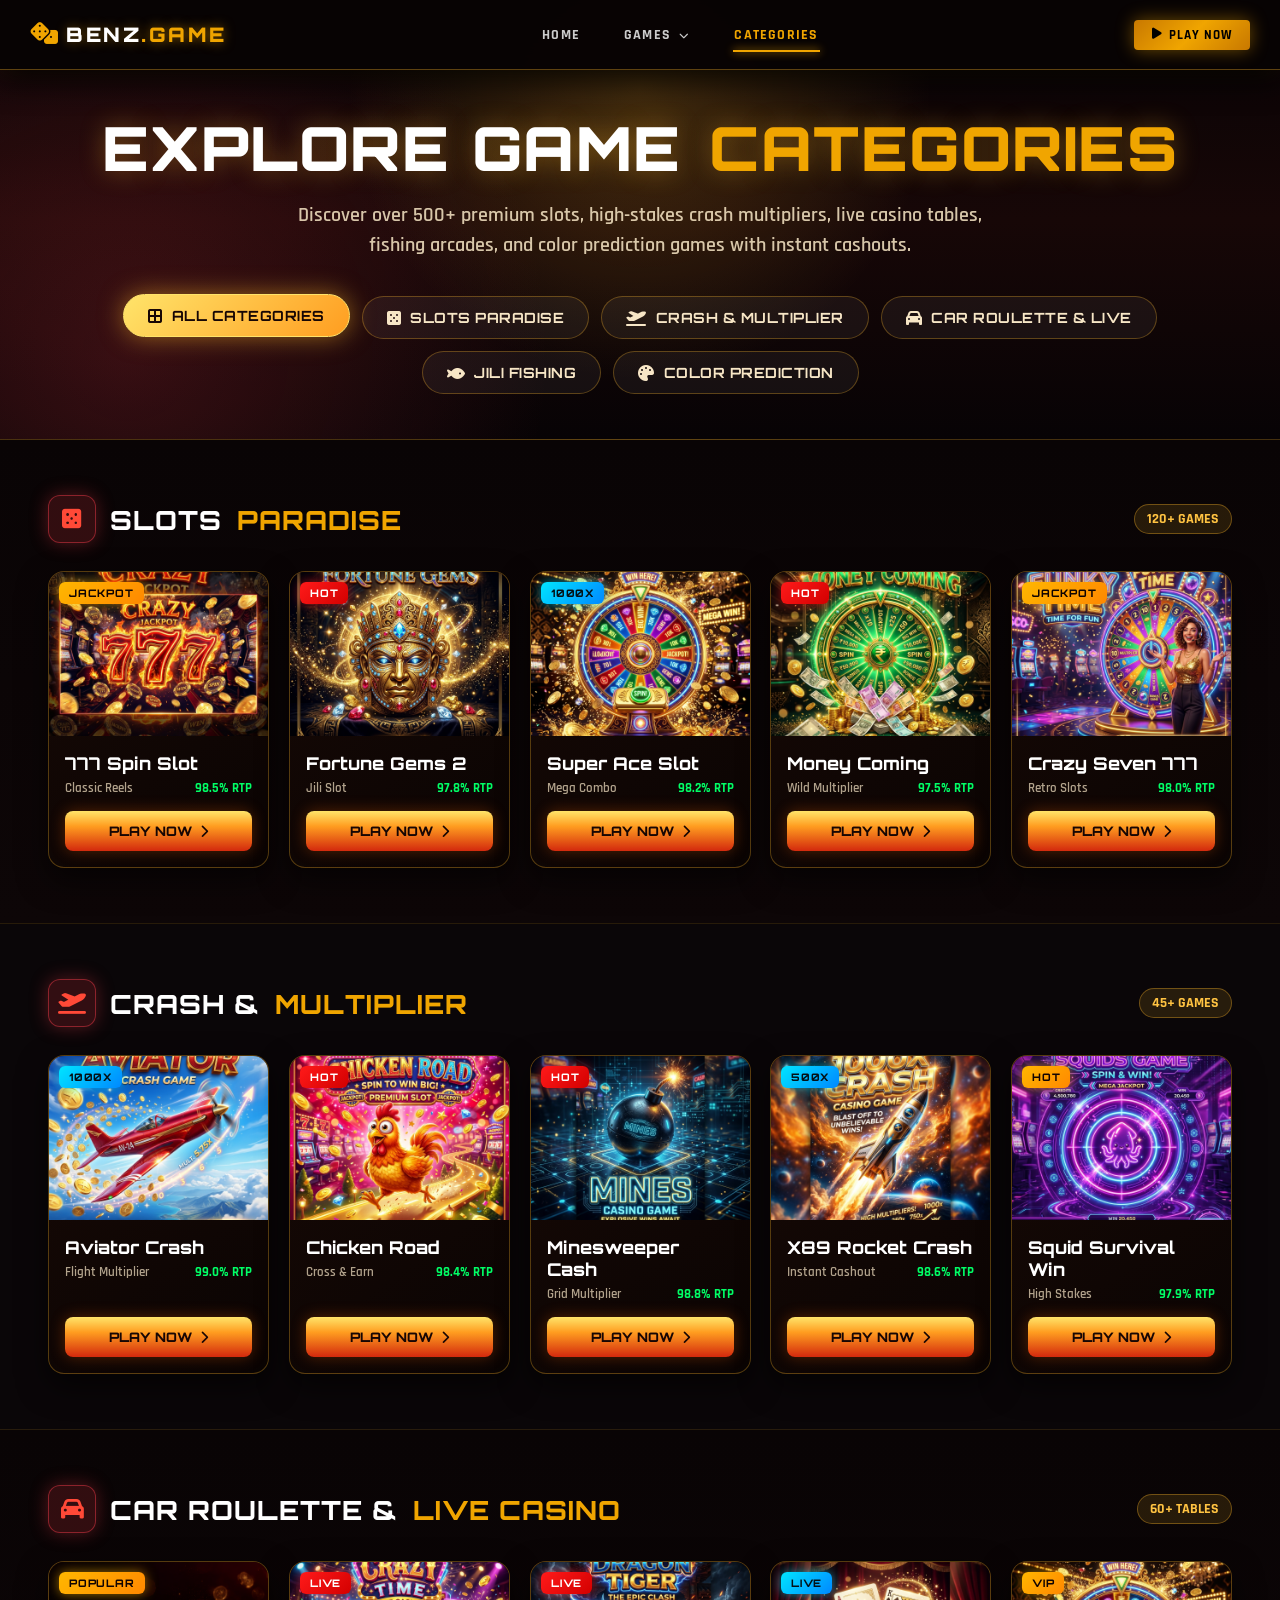
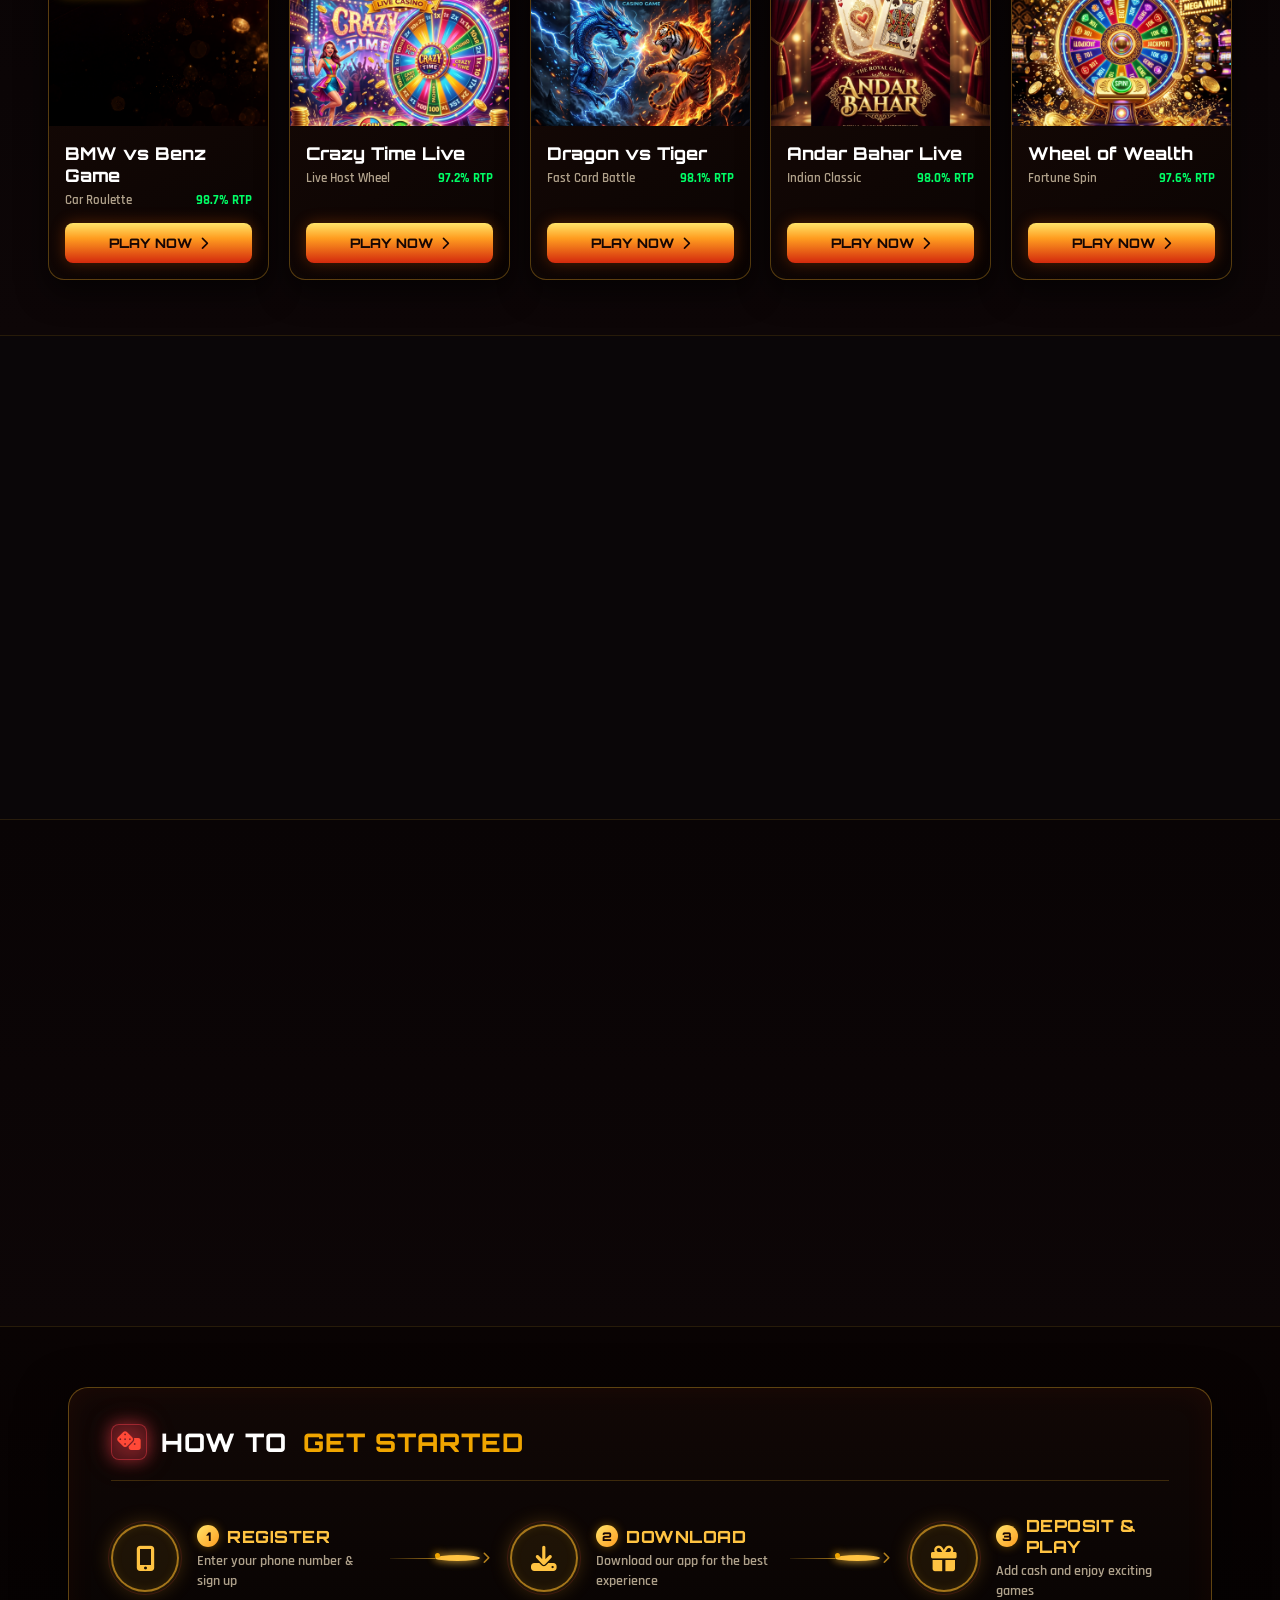
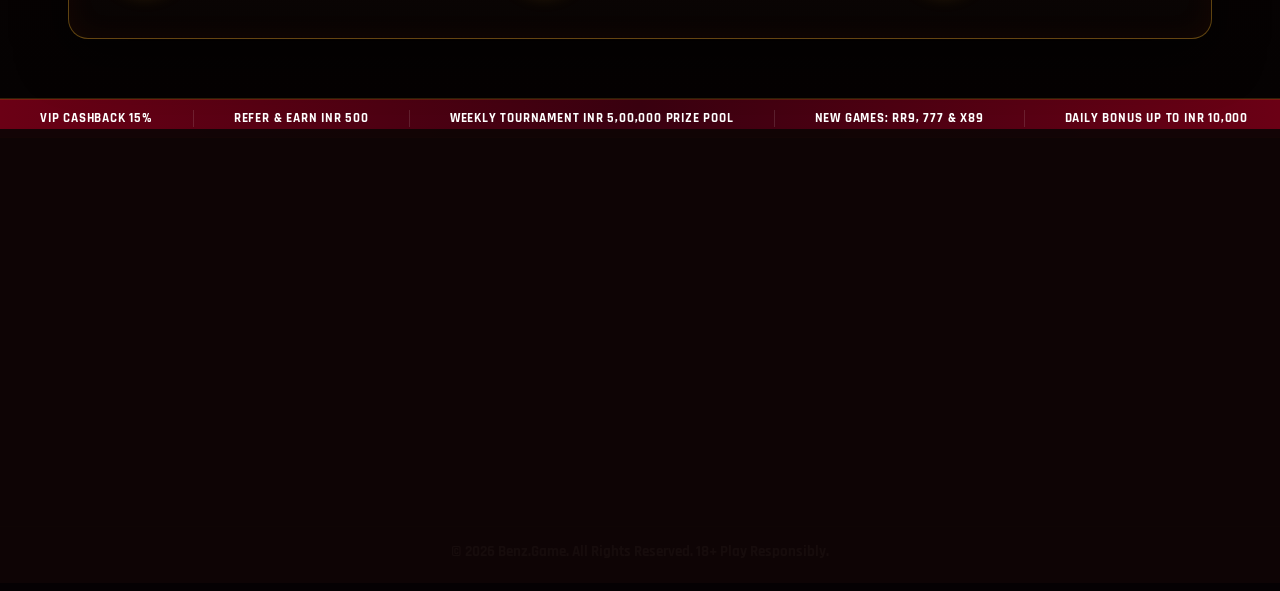
==== commit c2ed9044: "website" ====
--- a/category.html
+++ b/category.html
@@ -914,7 +914,6 @@
           <a href="index.html#games" class="nav-link has-dropdown">GAMES <i class="fas fa-chevron-down"></i></a>
           <div class="dropdown-menu">
             <a href="games/777.html"><i class="fas fa-dice-five"></i> 777 Game</a>
-            <a href="games/BENZGAME.html"><i class="fas fa-crown"></i> Benz Game</a>
             <a href="games/RR9.html"><i class="fas fa-fire"></i> RR9 Game</a>
             <a href="games/x89.html"><i class="fas fa-bolt"></i> X89 Game</a>
           </div>
@@ -923,7 +922,7 @@
         <a href="category.html" class="nav-link active">CATEGORIES</a>
       </nav>
       <div class="nav-actions">
-        <button class="btn-download-nav"><i class="fas fa-play"></i> PLAY NOW</button>
+        <button class="btn-download-nav category-refresh-play" type="button"><i class="fas fa-play"></i> PLAY NOW</button>
       </div>
       <button class="hamburger" id="hamburger" aria-label="Menu" aria-expanded="false">
         <span></span><span></span><span></span>
@@ -934,13 +933,12 @@
       <a href="index.html#games">ALL GAMES</a>
       <div class="mobile-dropdown">
         <a href="games/777.html">🎰 777 Game</a>
-        <a href="games/BENZGAME.html">👑 Benz Game</a>
         <a href="games/RR9.html">🔥 RR9 Game</a>
         <a href="games/x89.html">⚡ X89 Game</a>
       </div>
       <a href="category.html">CATEGORIES</a>
       <div class="mobile-actions">
-        <button class="btn-download-nav"><i class="fas fa-play"></i> PLAY NOW</button>
+        <button class="btn-download-nav category-refresh-play" type="button"><i class="fas fa-play"></i> PLAY NOW</button>
       </div>
     </div>
   </header>
@@ -1597,6 +1595,13 @@
   <script>
     function revealCategoryItems(scope = document) {
       const revealItems = scope.querySelectorAll('.category-block-head, .cat-game-card, .howto-card');
+      if (window.matchMedia('(max-width: 700px), (prefers-reduced-motion: reduce)').matches) {
+        revealItems.forEach(item => {
+          item.classList.add('is-visible');
+          item.style.transitionDelay = '0ms';
+        });
+        return;
+      }
 
       revealItems.forEach((item, index) => {
         item.classList.add(index % 2 === 0 ? 'reveal-from-left' : 'reveal-from-right');
@@ -1621,6 +1626,13 @@
     }
 
     revealCategoryItems();
+
+    document.querySelectorAll('.category-refresh-play').forEach(button => {
+      button.addEventListener('click', event => {
+        event.preventDefault();
+        window.location.href = 'category.html';
+      });
+    });
 
     function filterCat(event, type) {
       const tabs = document.querySelectorAll('.tab-btn');
--- a/style.css
+++ b/style.css
@@ -736,21 +736,35 @@
   background: linear-gradient(to left, rgba(8,5,4,1) 0%, rgba(8,5,4,0) 100%);
 }
 .ticker-scroll {
-  display: inline-block; white-space: nowrap;
-  animation: ticker 25s linear infinite;
-  font-family: 'Rajdhani',sans-serif; font-size: .92rem;
-  color: #e0d5c1; letter-spacing: .8px;
+  display: flex !important;
+  align-items: center !important;
+  width: max-content !important;
+  white-space: nowrap !important;
+  animation: ticker 22s linear infinite !important;
+  will-change: transform !important;
+  font-family: 'Rajdhani', sans-serif;
+  font-size: .92rem;
+  color: #e0d5c1;
+  letter-spacing: .8px;
   font-weight: 600;
 }
 .ticker-scroll span {
-  display: inline-flex; align-items: center; gap: 8px; margin: 0 45px;
+  display: inline-flex !important;
+  align-items: center !important;
+  gap: 8px !important;
+  margin: 0 40px !important;
+  flex-shrink: 0 !important;
+  white-space: nowrap !important;
 }
 .ticker-scroll span strong {
   color: var(--gold);
   text-shadow: 0 0 8px rgba(240,165,0,0.4);
   font-weight: 700;
 }
-@keyframes ticker { from{transform:translateX(0)} to{transform:translateX(-50%)} }
+@keyframes ticker {
+  0% { transform: translate3d(0, 0, 0); }
+  100% { transform: translate3d(-50%, 0, 0); }
+}
 
 /* ===== STATS BAR ===== */
 .stats-bar {
@@ -1597,26 +1611,29 @@
   padding: 10px 0;
 }
 .ticker-track {
-  display: inline-flex;
-  align-items: center;
-  white-space: nowrap;
-  /* translateX(-50%) = scroll exactly one half (Set A), then loop resets */
-  animation: tickerScroll 35s linear infinite;
-  will-change: transform;
+  display: flex !important;
+  align-items: center !important;
+  width: max-content !important;
+  white-space: nowrap !important;
+  animation: tickerScroll 30s linear infinite !important;
+  will-change: transform !important;
 }
 .ticker-track span {
-  display: inline-block;
-  padding: 0 40px;
+  display: inline-flex !important;
+  align-items: center !important;
+  padding: 0 40px !important;
   font-family: 'Rajdhani', sans-serif;
   font-size: .82rem; font-weight: 700;
   color: #fff; letter-spacing: .8px;
   border-right: 1px solid rgba(255,255,255,.12);
+  flex-shrink: 0 !important;
+  white-space: nowrap !important;
 }
 .ticker-track span:last-child { border-right: none; }
 
 @keyframes tickerScroll {
-  0%   { transform: translateX(0); }
-  100% { transform: translateX(-50%); }
+  0%   { transform: translate3d(0, 0, 0); }
+  100% { transform: translate3d(-50%, 0, 0); }
 }
 
 /* ===== ULTRA PREMIUM BOXED CARD FOOTER ===== */
@@ -4515,3 +4532,135 @@
     font-size: 1.12rem !important;
   }
 }
+
+/* ===== MOBILE PERFORMANCE TUNE ===== */
+@media (max-width: 700px) {
+  *:not(.ticker-scroll):not(.ticker-scroll *):not(.ticker-track):not(.ticker-track *):not(.pulse-dot):not(.badge-glow) {
+    animation-duration: 0.001ms !important;
+    animation-iteration-count: 1 !important;
+    scroll-behavior: auto !important;
+  }
+
+  .ticker-scroll {
+    display: flex !important;
+    width: max-content !important;
+    white-space: nowrap !important;
+    animation: ticker 25s linear infinite !important;
+    will-change: transform !important;
+  }
+
+  .ticker-track {
+    display: flex !important;
+    width: max-content !important;
+    white-space: nowrap !important;
+    animation: tickerScroll 30s linear infinite !important;
+    will-change: transform !important;
+  }
+
+  .navbar,
+  .dropdown-menu,
+  .mobile-menu {
+    backdrop-filter: none !important;
+    -webkit-backdrop-filter: none !important;
+  }
+
+  .particles,
+  .particle,
+  .glow-orb,
+  .badge-glow,
+  .video-ring {
+    display: none !important;
+  }
+
+  .hero-video,
+  .cat-thumb-wrap img,
+  .rr9-game-card img,
+  .game-card img,
+  .hub-card,
+  .howto-card,
+  .footer,
+  .rr9-lobby,
+  .category-block {
+    transform: translateZ(0);
+    backface-visibility: hidden;
+  }
+
+  .hero-video {
+    will-change: auto !important;
+  }
+
+  .hero-visual,
+  .howto-card,
+  .hub-card,
+  .cat-game-card,
+  .rr9-game-card,
+  .rr9-register-box,
+  .winner-card,
+  .promo-card,
+  .footer-brand,
+  .footer-app,
+  .step-item,
+  .free-spin-badge,
+  .reward-card,
+  .jackpot-winner {
+    box-shadow: 0 8px 22px rgba(0, 0, 0, 0.42) !important;
+  }
+
+  .hero-video-title,
+  .section-title,
+  .rr9-heading,
+  .howto-header .section-title,
+  .timer-display {
+    text-shadow: 0 2px 10px rgba(0, 0, 0, 0.72) !important;
+  }
+
+  .free-spin-badge,
+  .reward-card,
+  .jackpot-winner,
+  .btn-cta-primary,
+  .btn-download-app,
+  .btn-hub-play,
+  .cat-play-btn,
+  .rr9-promo-btn {
+    transition: transform 0.15s ease, opacity 0.15s ease !important;
+  }
+
+  .cat-game-card:hover,
+  .game-card:hover,
+  .hub-card:hover,
+  .rr9-game-card:hover,
+  .winner-card:hover,
+  .promo-card:hover {
+    transform: none !important;
+  }
+}
+
+@media (prefers-reduced-motion: reduce) {
+  *,
+  *::before,
+  *::after {
+    animation: none !important;
+    transition: none !important;
+    scroll-behavior: auto !important;
+  }
+}
+
+/* ===== FAQ NORMAL TEXT WEIGHT ===== */
+.faq-question,
+.faq-question span,
+.faq-answer,
+.faq-answer p,
+.faq-answer strong,
+.faq-answer b,
+.faq-answer em {
+  font-weight: 400 !important;
+}
+
+.faq-question {
+  font-family: 'Rajdhani', sans-serif !important;
+}
+
+.faq-answer p {
+  font-family: 'Rajdhani', sans-serif !important;
+  font-style: normal !important;
+}
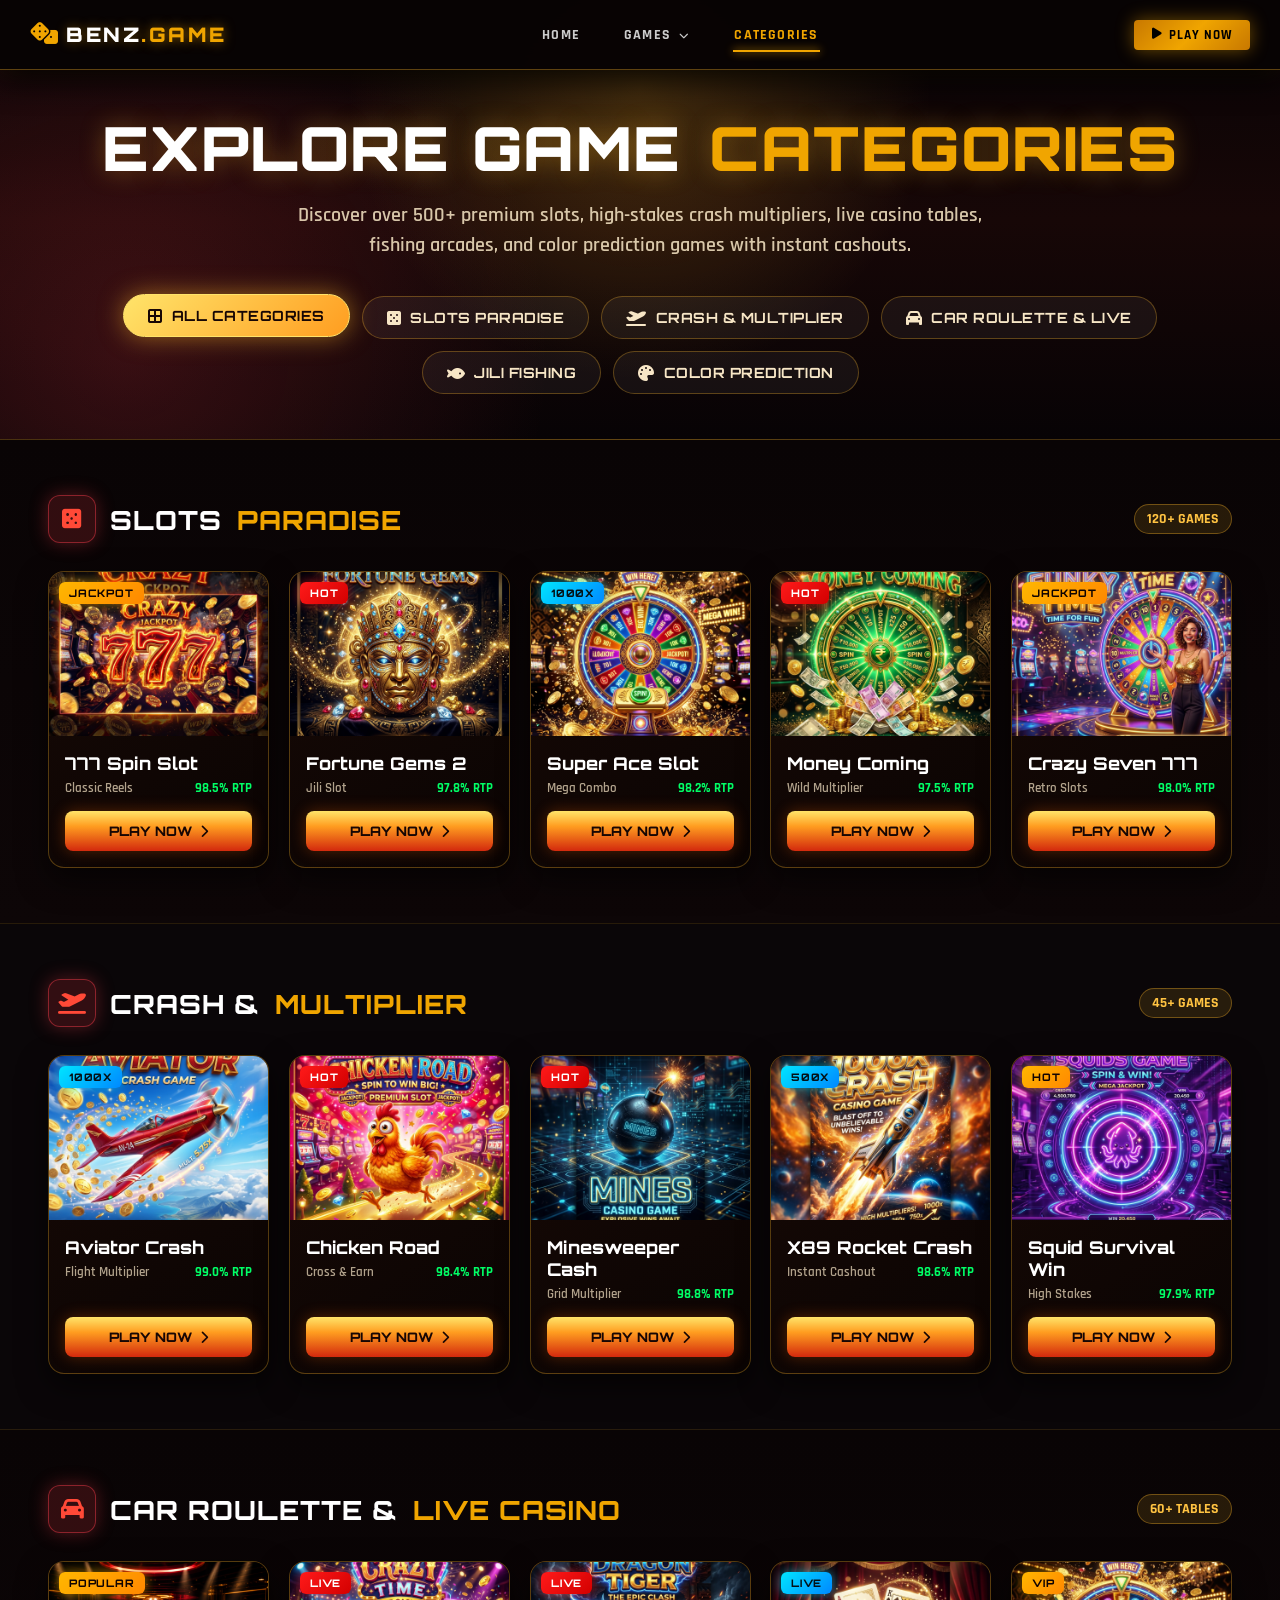
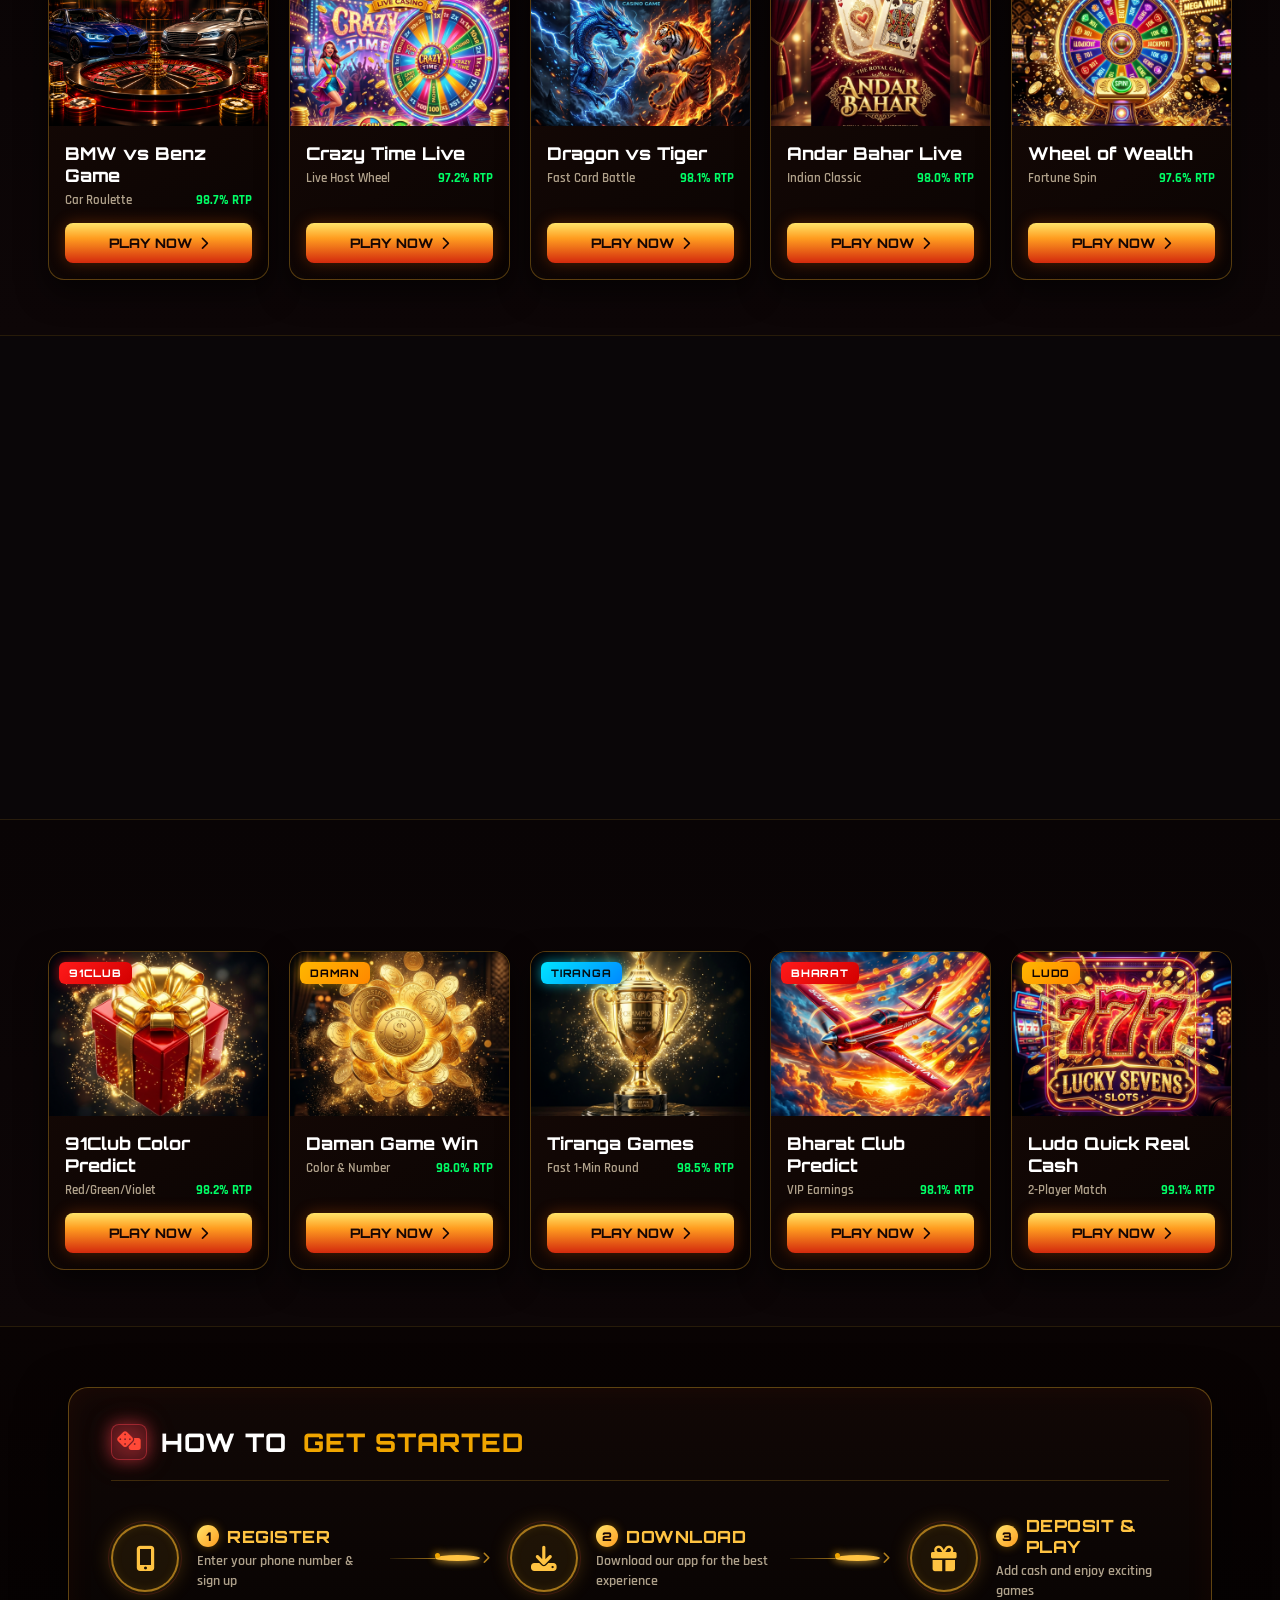
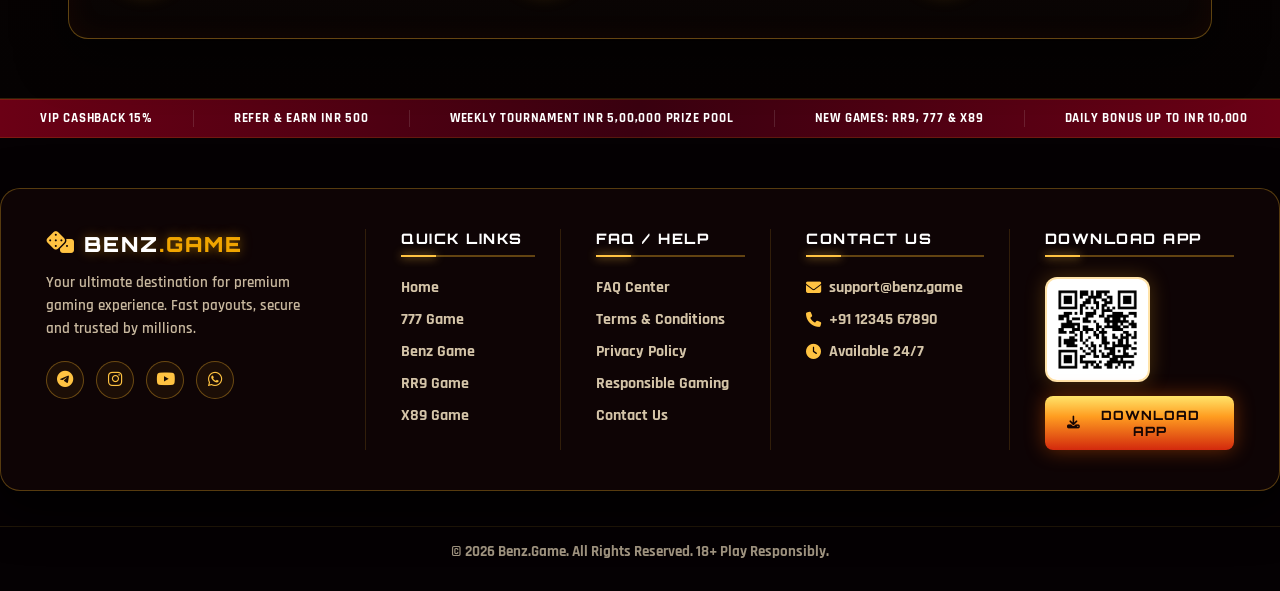
==== commit aa39e792: "website" ====
--- a/category.html
+++ b/category.html
@@ -911,7 +911,7 @@
 
         <!-- GAMES DROPDOWN -->
         <div class="nav-item-dropdown">
-          <a href="index.html#games" class="nav-link has-dropdown">GAMES <i class="fas fa-chevron-down"></i></a>
+          <a href="games/BENZGAME.html" class="nav-link has-dropdown">GAMES <i class="fas fa-chevron-down"></i></a>
           <div class="dropdown-menu">
             <a href="games/777.html"><i class="fas fa-dice-five"></i> 777 Game</a>
             <a href="games/RR9.html"><i class="fas fa-fire"></i> RR9 Game</a>
@@ -930,7 +930,7 @@
     </div>
     <div class="mobile-menu" id="mobileMenu">
       <a href="index.html">HOME</a>
-      <a href="index.html#games">ALL GAMES</a>
+      <a href="games/BENZGAME.html">ALL GAMES</a>
       <div class="mobile-dropdown">
         <a href="games/777.html">🎰 777 Game</a>
         <a href="games/RR9.html">🔥 RR9 Game</a>
@@ -1168,7 +1168,7 @@
           <div class="cat-game-card">
             <div class="cat-thumb-wrap">
               <span class="cat-tag tag-jackpot">POPULAR</span>
-              <img src="assect/JOIN OUR.png" alt="BMW vs Benz Game" />
+              <img src="assect/bmw-vs-benz-roulette.png" alt="BMW vs Benz Game" />
             </div>
             <div class="cat-card-body">
               <h3 class="cat-game-name">BMW vs Benz Game</h3>
@@ -1634,6 +1634,19 @@
       });
     });
 
+    document.querySelectorAll('.cat-game-card').forEach(card => {
+      card.addEventListener('click', event => {
+        const playLink = card.querySelector('.cat-play-btn');
+        if (!playLink) return;
+
+        if (event.target.closest('.cat-play-btn')) {
+          return;
+        }
+
+        window.location.href = playLink.href;
+      });
+    });
+
     function filterCat(event, type) {
       const tabs = document.querySelectorAll('.tab-btn');
       tabs.forEach(t => t.classList.remove('active'));
--- a/style.css
+++ b/style.css
@@ -322,10 +322,14 @@
 .hero-video-title .hero-highlight {
   font-family: 'Rajdhani', sans-serif !important;
   font-size: clamp(1.1rem, 2vw, 1.8rem) !important;
-  font-weight: 800 !important;
-  color: #ffc342 !important;
+  font-weight: 900 !important;
+  color: #b86f00 !important;
   text-transform: uppercase !important;
-  text-shadow: 0 3px 12px rgba(0, 0, 0, 0.95) !important;
+  text-shadow:
+    0 1px 0 #ffe19a,
+    0 3px 0 #2a1100,
+    0 0 10px rgba(0, 0, 0, 0.95),
+    0 0 22px rgba(0, 0, 0, 0.9) !important;
   letter-spacing: 1.5px !important;
   display: block !important;
 }
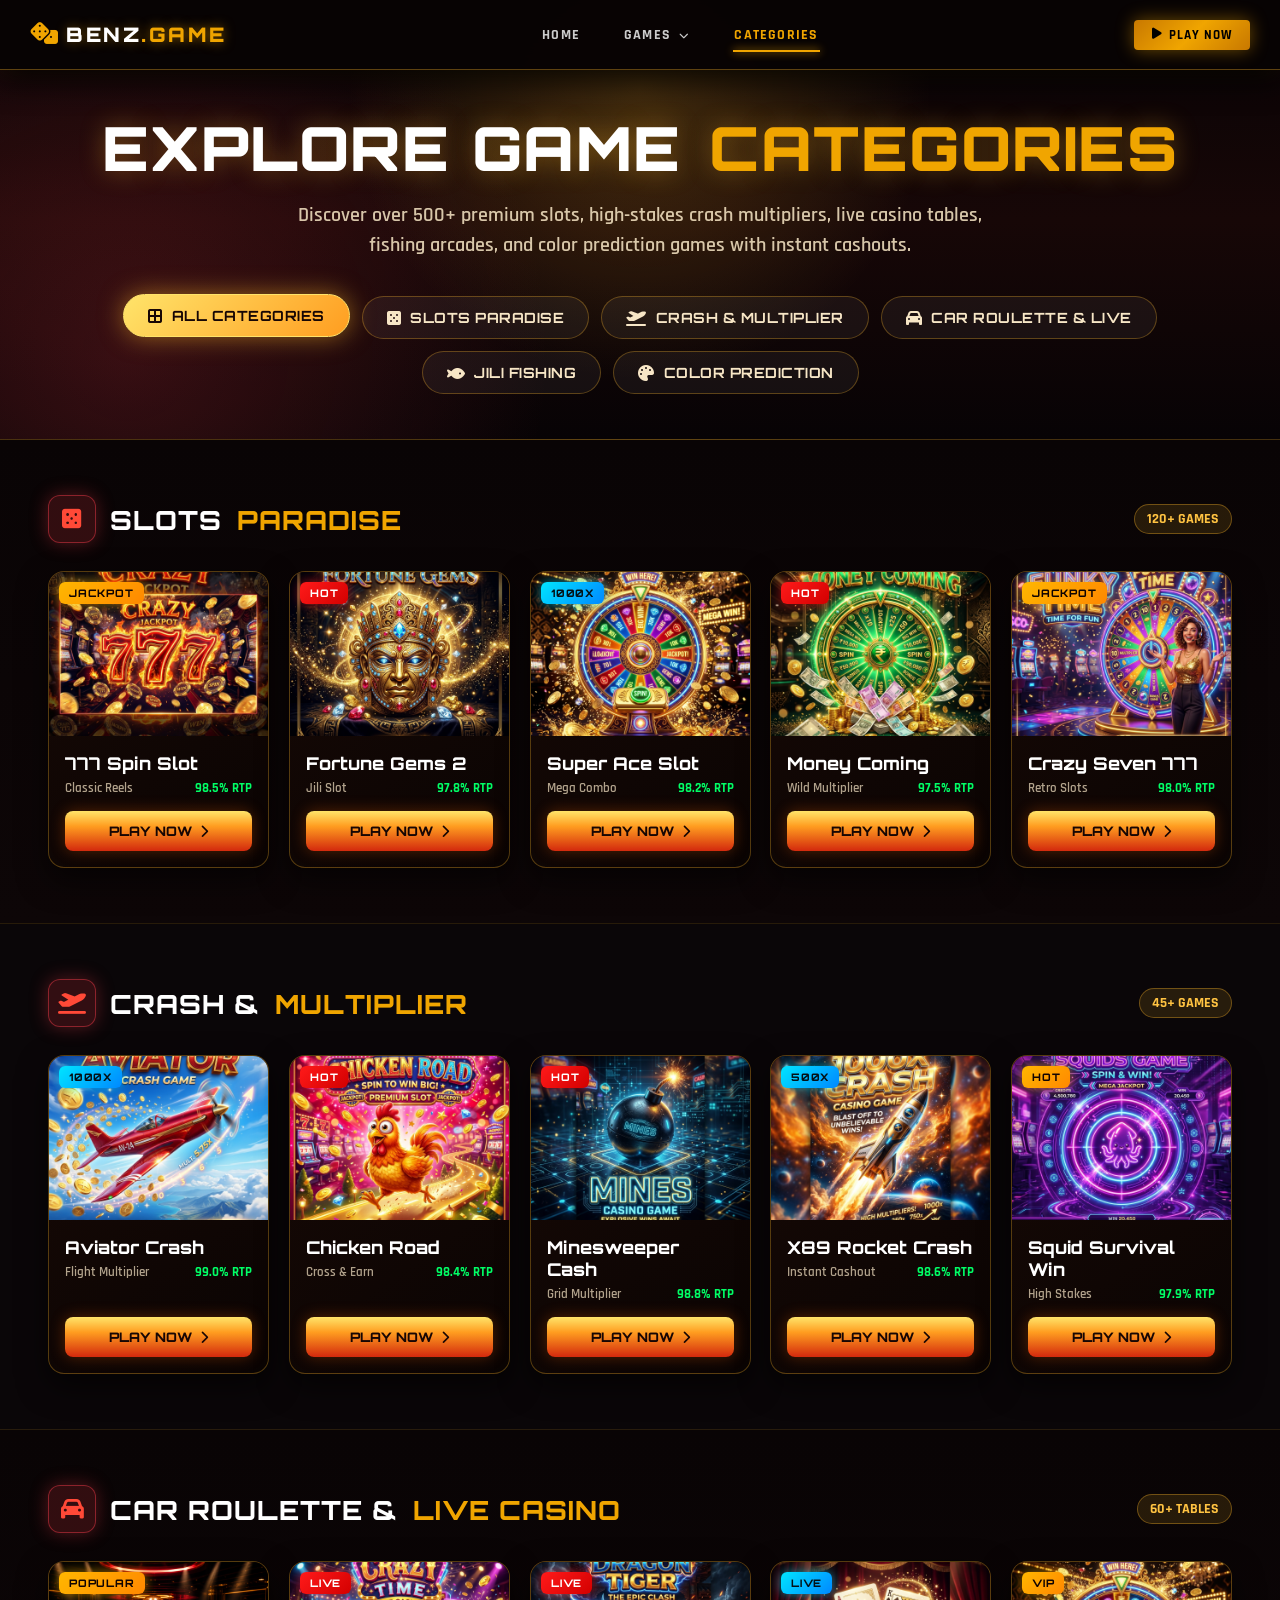
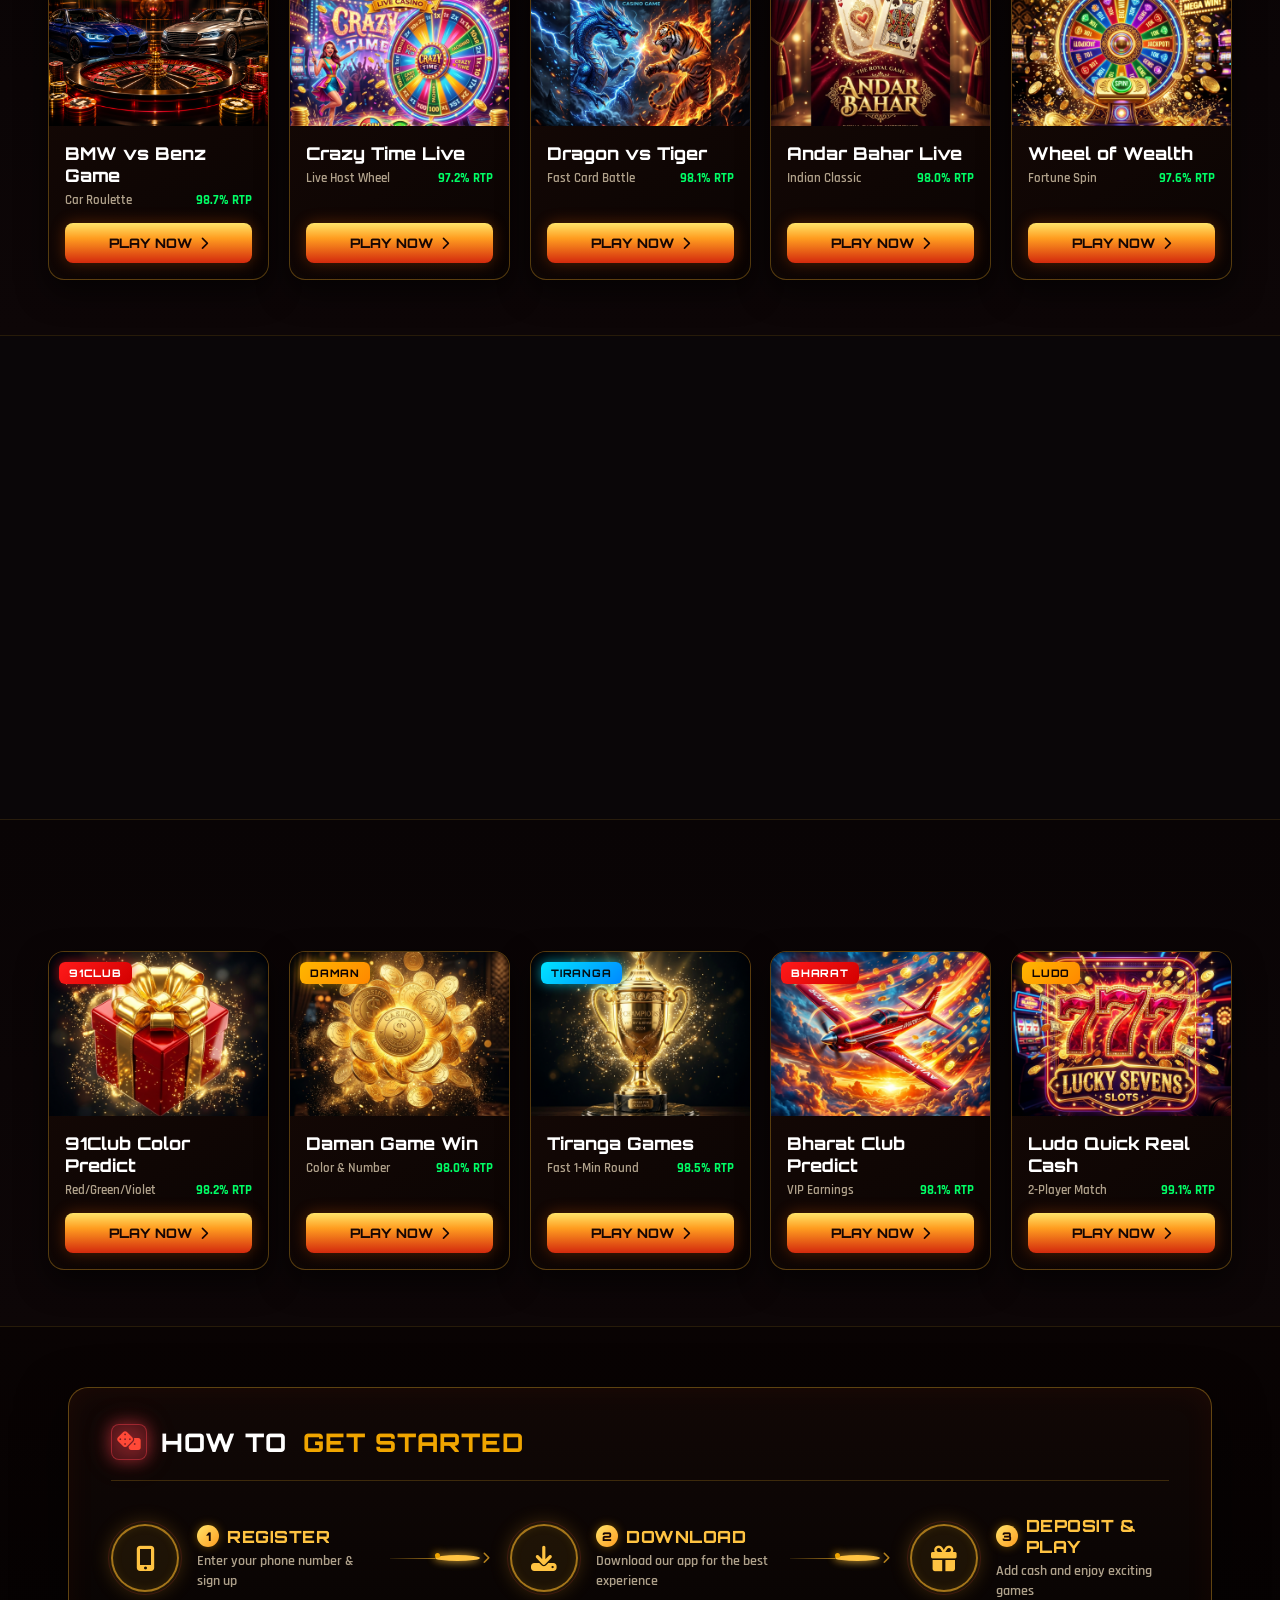
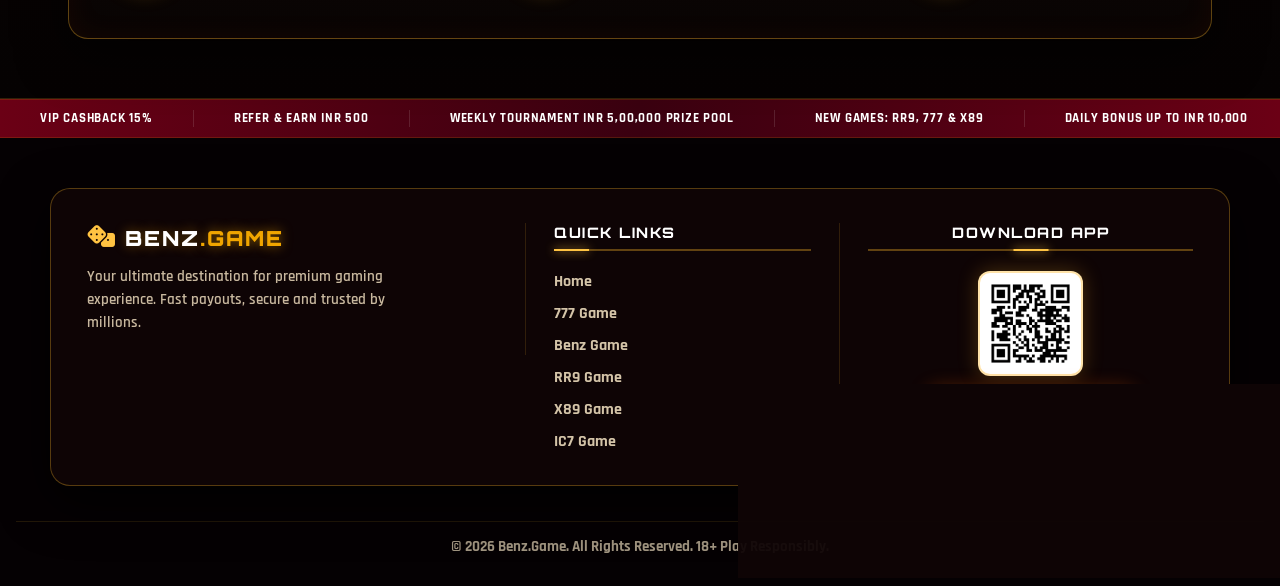
==== commit 992a2023: "website" ====
--- a/category.html
+++ b/category.html
@@ -916,6 +916,7 @@
             <a href="games/777.html"><i class="fas fa-dice-five"></i> 777 Game</a>
             <a href="games/RR9.html"><i class="fas fa-fire"></i> RR9 Game</a>
             <a href="games/x89.html"><i class="fas fa-bolt"></i> X89 Game</a>
+            <a href="games/ic7.html"><i class="fas fa-crown"></i> IC7 Game</a>
           </div>
         </div>
 
@@ -935,6 +936,7 @@
         <a href="games/777.html">🎰 777 Game</a>
         <a href="games/RR9.html">🔥 RR9 Game</a>
         <a href="games/x89.html">⚡ X89 Game</a>
+        <a href="games/ic7.html">👑 IC7 Game</a>
       </div>
       <a href="category.html">CATEGORIES</a>
       <div class="mobile-actions">
@@ -1535,12 +1537,7 @@
             <span class="logo-text">BENZ<span class="logo-accent">.GAME</span></span>
           </div>
           <p class="footer-brand-desc">Your ultimate destination for premium gaming experience. Fast payouts, secure and trusted by millions.</p>
-          <div class="footer-socials">
-            <a href="#" class="social-btn" aria-label="Telegram"><i class="fab fa-telegram-plane"></i></a>
-            <a href="#" class="social-btn" aria-label="Instagram"><i class="fab fa-instagram"></i></a>
-            <a href="#" class="social-btn" aria-label="YouTube"><i class="fab fa-youtube"></i></a>
-            <a href="#" class="social-btn" aria-label="WhatsApp"><i class="fab fa-whatsapp"></i></a>
-          </div>
+         
         </div>
 
         <div class="footer-col">
@@ -1551,26 +1548,7 @@
             <li><a href="games/BENZGAME.html">Benz Game</a></li>
             <li><a href="games/RR9.html">RR9 Game</a></li>
             <li><a href="games/x89.html">X89 Game</a></li>
-          </ul>
-        </div>
-
-        <div class="footer-col">
-          <h4 class="footer-col-title">FAQ / HELP</h4>
-          <ul class="footer-links">
-            <li><a href="index.html#faq">FAQ Center</a></li>
-            <li><a href="#">Terms &amp; Conditions</a></li>
-            <li><a href="#">Privacy Policy</a></li>
-            <li><a href="#">Responsible Gaming</a></li>
-            <li><a href="#">Contact Us</a></li>
-          </ul>
-        </div>
-
-        <div class="footer-col">
-          <h4 class="footer-col-title">CONTACT US</h4>
-          <ul class="footer-links footer-contact">
-            <li><i class="fas fa-envelope"></i> support@benz.game</li>
-            <li><i class="fas fa-phone"></i> +91 12345 67890</li>
-            <li><i class="fas fa-clock"></i> Available 24/7</li>
+            <li><a href="games/ic7.html">IC7 Game</a></li>
           </ul>
         </div>
 
--- a/style.css
+++ b/style.css
@@ -1662,8 +1662,9 @@
   backdrop-filter: blur(14px) !important;
   -webkit-backdrop-filter: blur(14px) !important;
   display: grid !important;
-  grid-template-columns: 2.2fr 1.1fr 1.2fr 1.4fr 1.3fr !important;
-  gap: 35px !important;
+  grid-template-columns: 1.4fr 0.9fr 1fr !important;
+  gap: 20px !important;
+  justify-content: center !important;
 }
 
 .footer-col {
@@ -4668,3 +4669,138 @@
   font-family: 'Rajdhani', sans-serif !important;
   font-style: normal !important;
 }
+
+/* ===== FOOTER CENTER POLISH ===== */
+.footer {
+  padding-left: 16px !important;
+  padding-right: 16px !important;
+}
+
+.footer-top .footer-container {
+  width: min(100%, 1180px) !important;
+  margin-left: auto !important;
+  margin-right: auto !important;
+  padding: 34px 36px !important;
+  grid-template-columns: minmax(250px, 1.15fr) minmax(180px, 0.75fr) minmax(220px, 0.85fr) !important;
+  gap: 28px !important;
+  align-items: start !important;
+}
+
+.footer-col {
+  min-width: 0 !important;
+  padding-right: 28px !important;
+}
+
+.footer-brand-desc {
+  max-width: 340px !important;
+}
+
+.footer-app {
+  display: flex !important;
+  flex-direction: column !important;
+  align-items: center !important;
+  text-align: center !important;
+  padding-right: 0 !important;
+}
+
+.footer-app .footer-col-title {
+  width: 100% !important;
+}
+
+.footer-app .footer-col-title::after {
+  left: 50% !important;
+  transform: translateX(-50%) !important;
+}
+
+.footer-app .qr-wrap,
+.footer-app .qr-image {
+  margin-left: auto !important;
+  margin-right: auto !important;
+}
+
+.footer-bottom .footer-container {
+  width: min(100%, 1180px) !important;
+  margin-left: auto !important;
+  margin-right: auto !important;
+}
+
+@media (max-width: 1024px) {
+  .footer-top .footer-container {
+    width: min(100%, 820px) !important;
+    grid-template-columns: 1fr 1fr !important;
+    padding: 30px !important;
+  }
+
+  .footer-brand {
+    grid-column: 1 / -1 !important;
+    text-align: center !important;
+  }
+
+  .footer-brand .footer-logo,
+  .footer-socials {
+    justify-content: center !important;
+  }
+
+  .footer-brand-desc {
+    margin-left: auto !important;
+    margin-right: auto !important;
+  }
+}
+
+@media (max-width: 640px) {
+  .footer {
+    padding: 34px 12px 22px !important;
+  }
+
+  .footer-top {
+    padding: 0 !important;
+  }
+
+  .footer-top .footer-container {
+    width: 100% !important;
+    grid-template-columns: 1fr !important;
+    gap: 18px !important;
+    padding: 22px 16px !important;
+    border-radius: 14px !important;
+    text-align: center !important;
+  }
+
+  .footer-col,
+  .footer-col:last-child {
+    padding: 0 !important;
+    border-right: 0 !important;
+    border-left: 0 !important;
+  }
+
+  .footer-brand,
+  .footer-app {
+    grid-column: auto !important;
+    background: transparent !important;
+    border: 0 !important;
+    box-shadow: none !important;
+  }
+
+  .footer-brand .footer-logo,
+  .footer-socials,
+  .footer-links,
+  .footer-links li,
+  .footer-links li a {
+    justify-content: center !important;
+    align-items: center !important;
+  }
+
+  .footer-col-title::after {
+    left: 50% !important;
+    transform: translateX(-50%) !important;
+  }
+
+  .footer-bottom {
+    margin-top: 18px !important;
+  }
+
+  .footer-bottom-inner {
+    padding-left: 0 !important;
+    padding-right: 0 !important;
+    text-align: center !important;
+  }
+}
